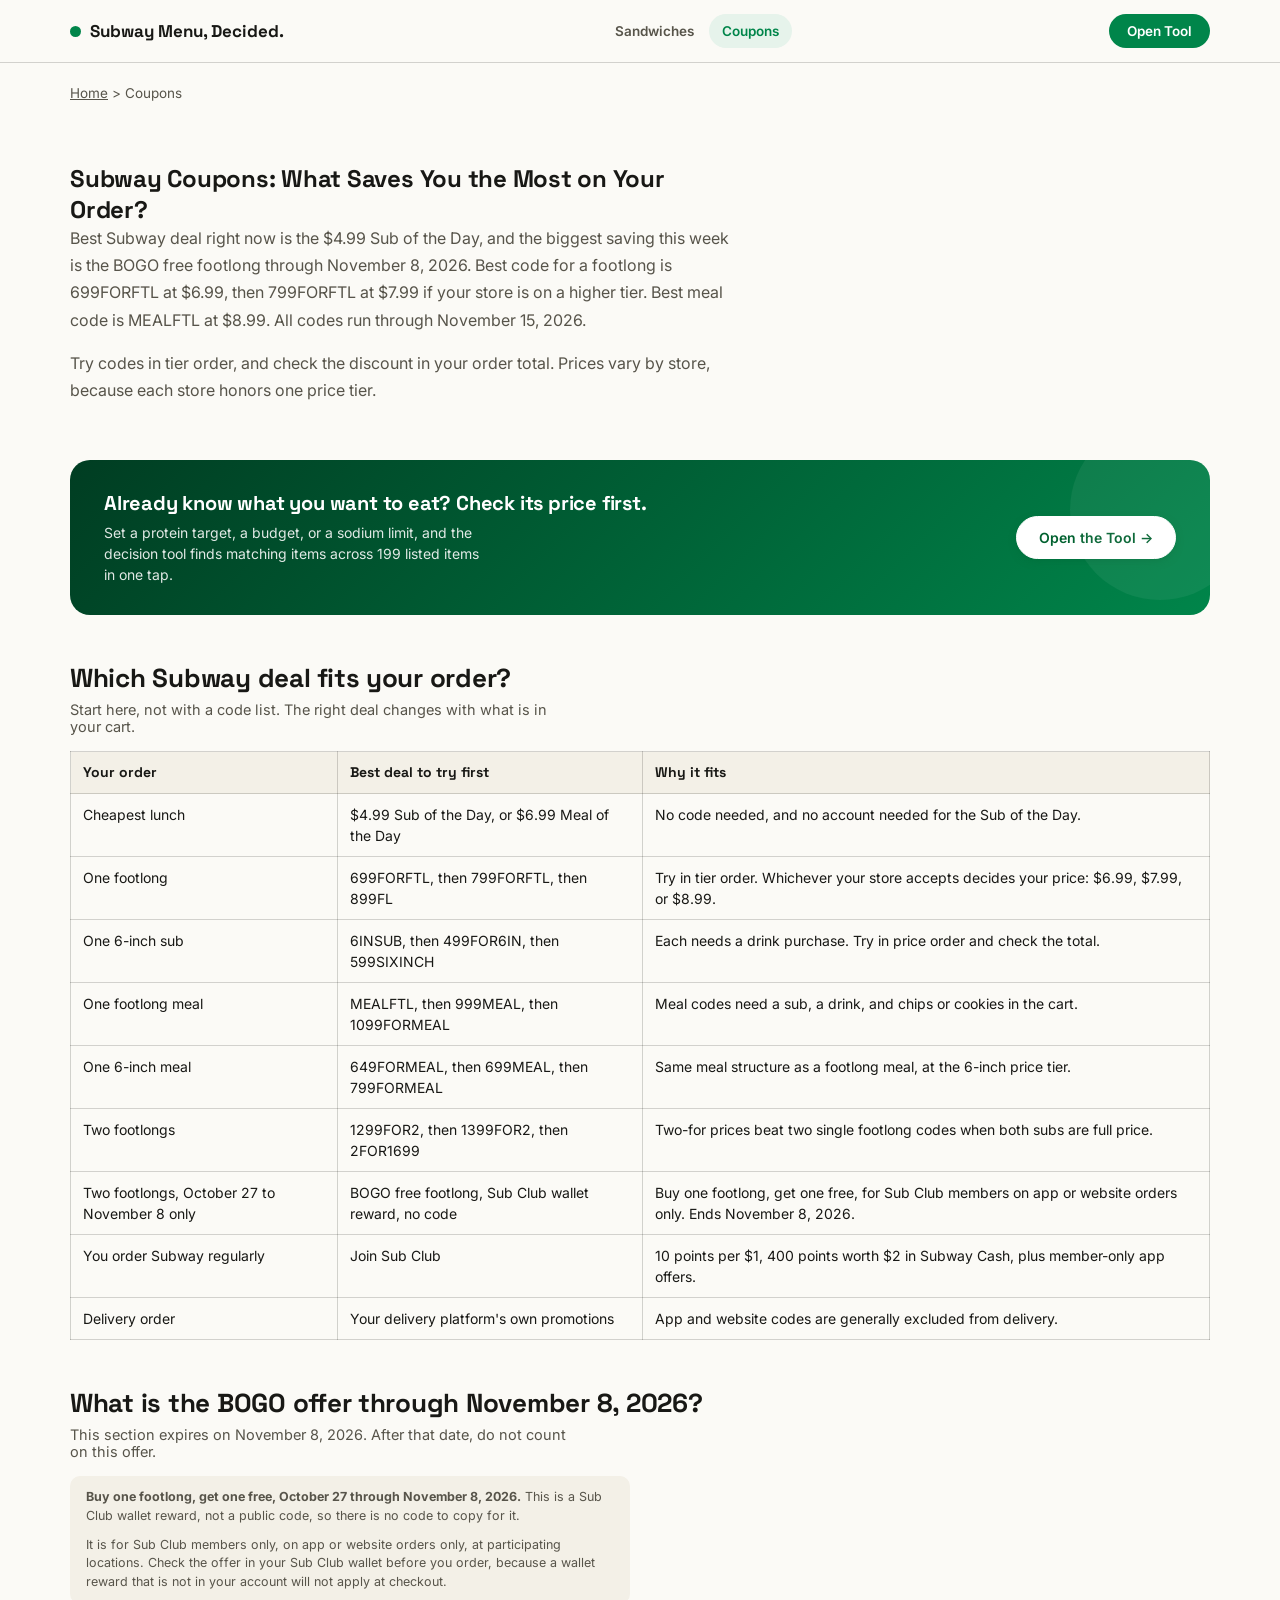
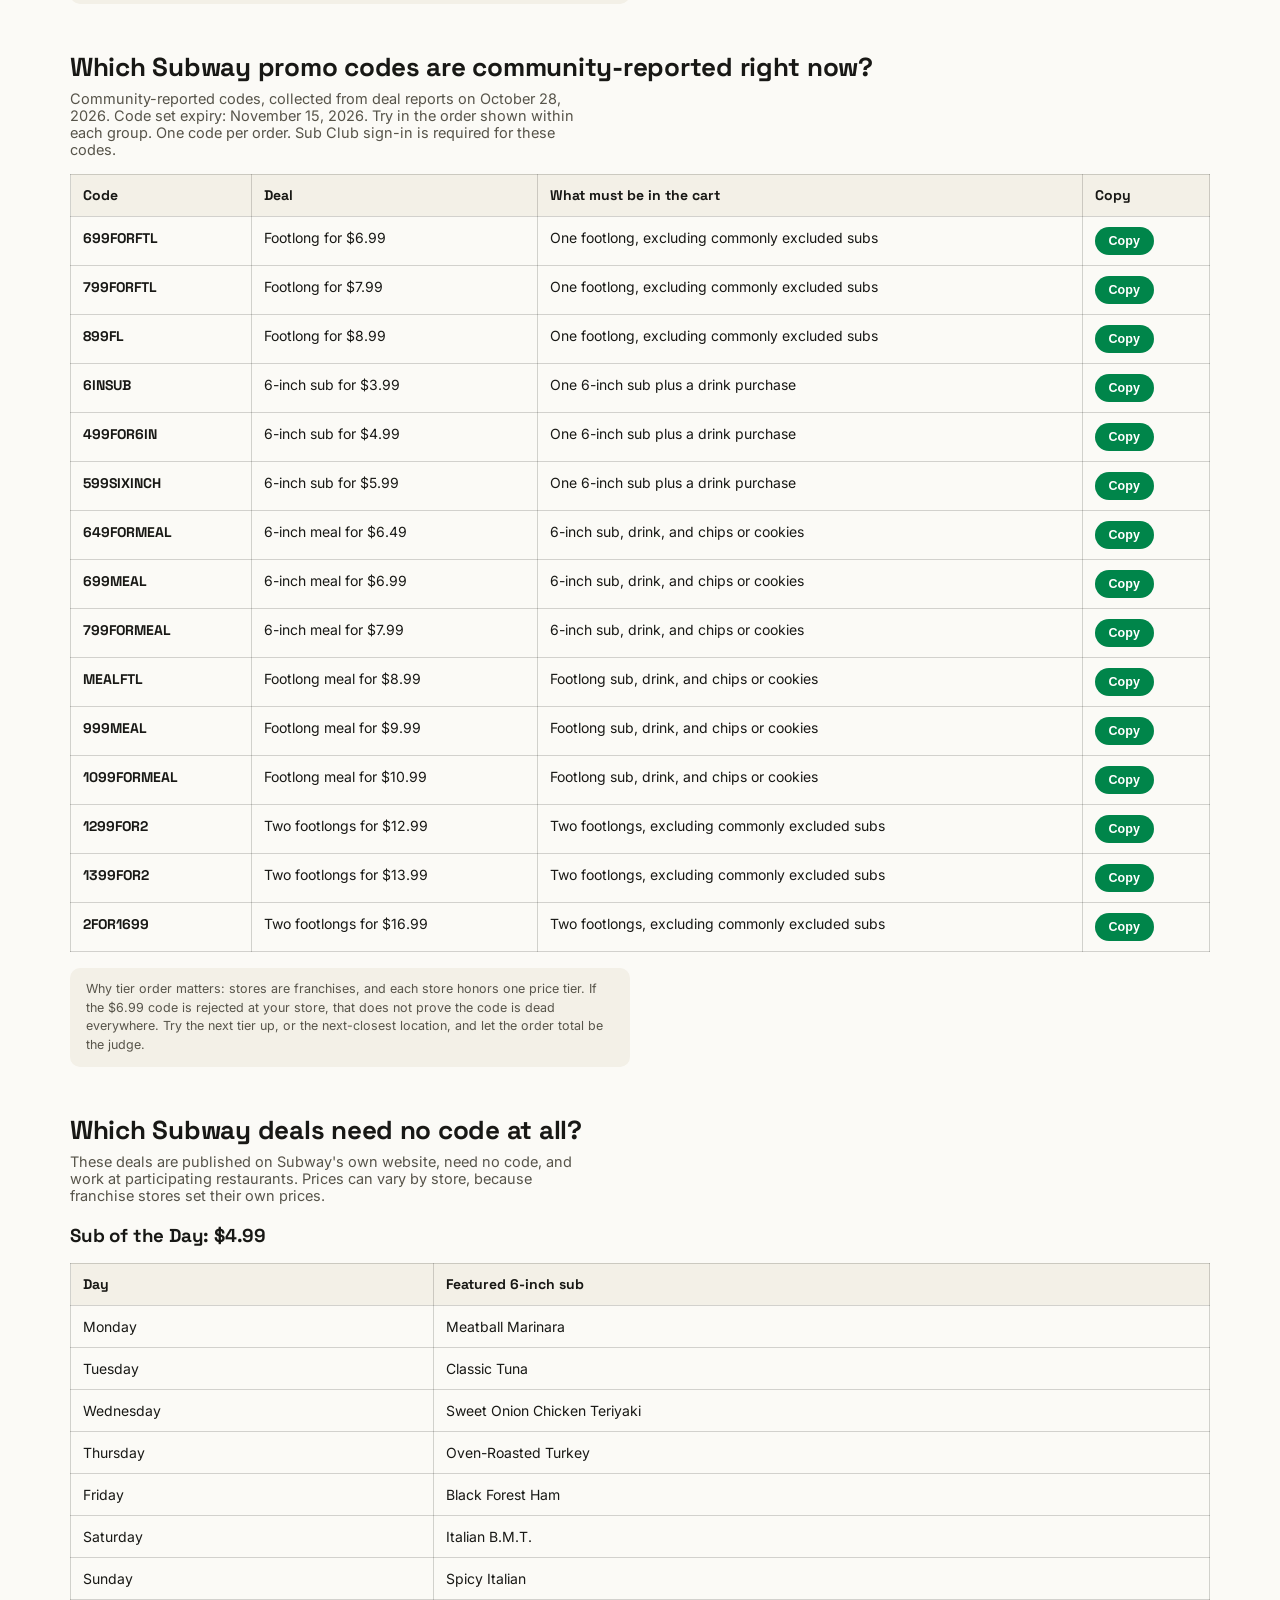
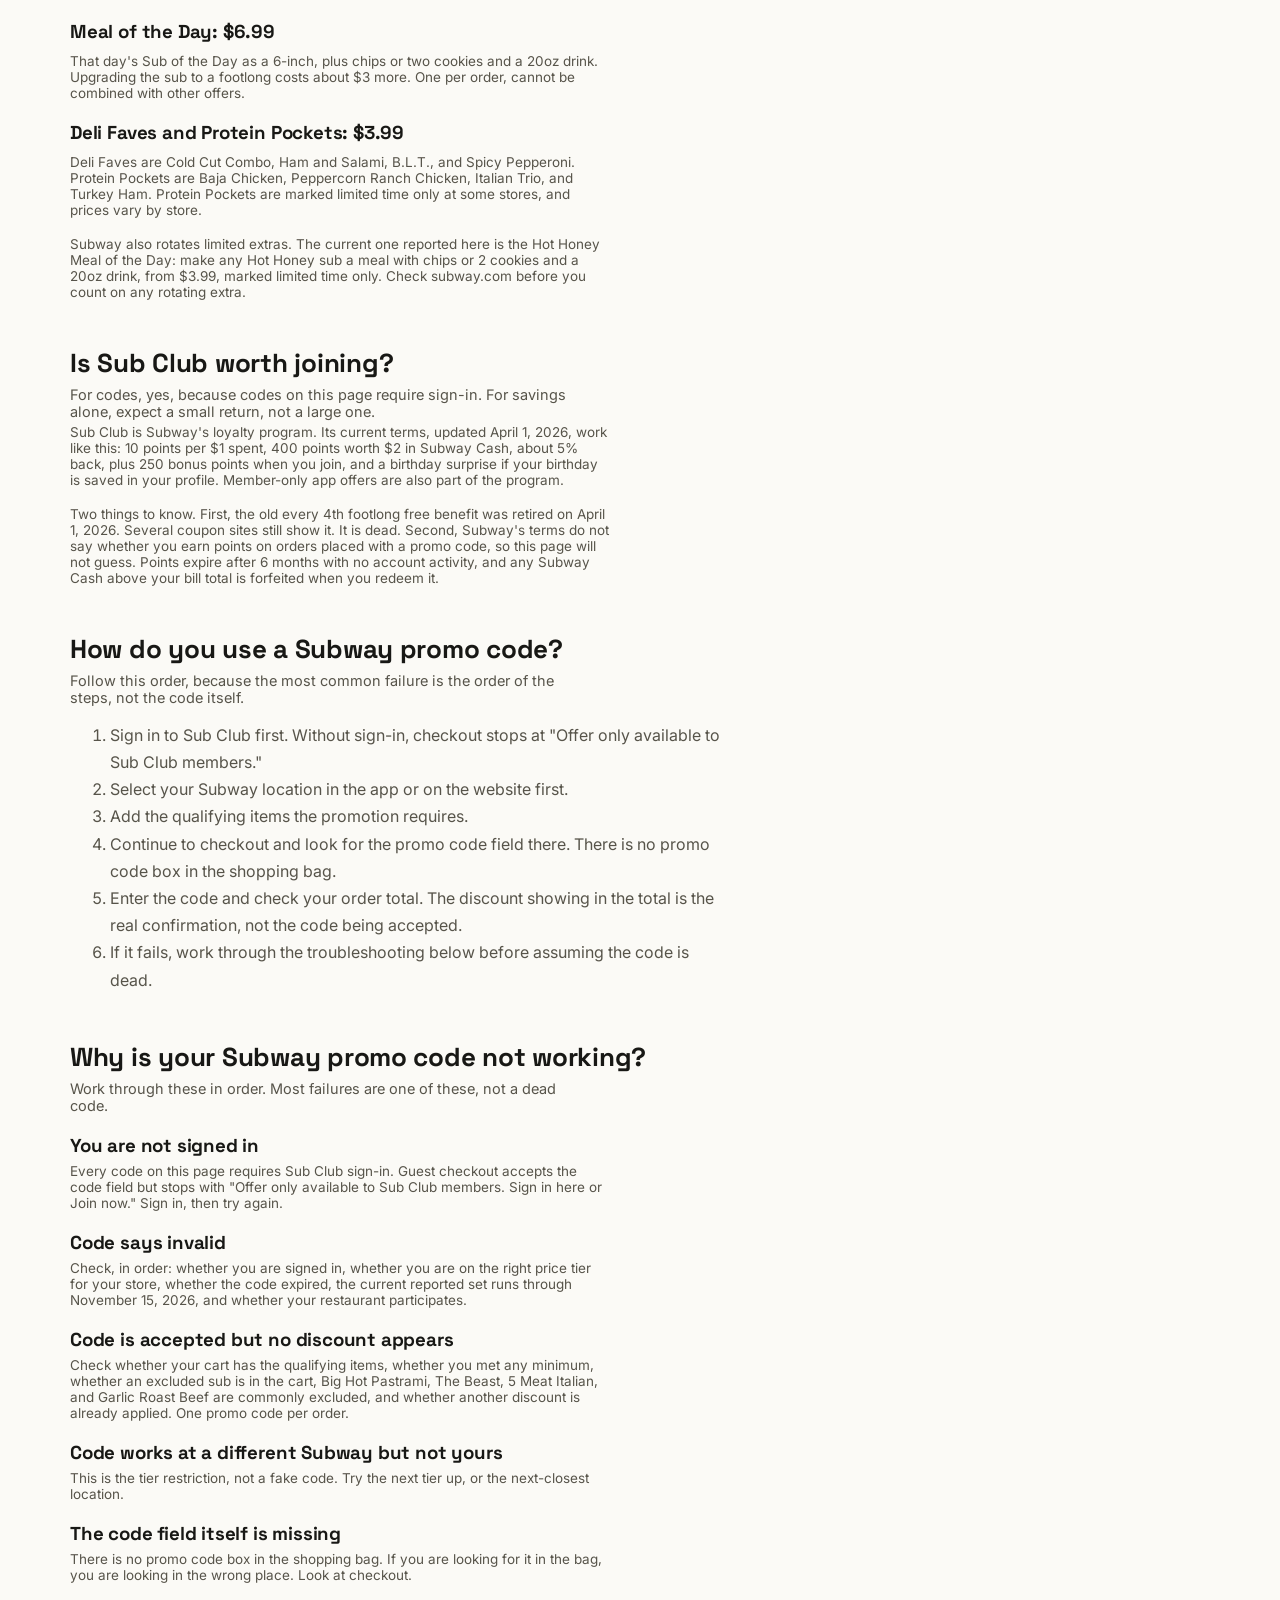
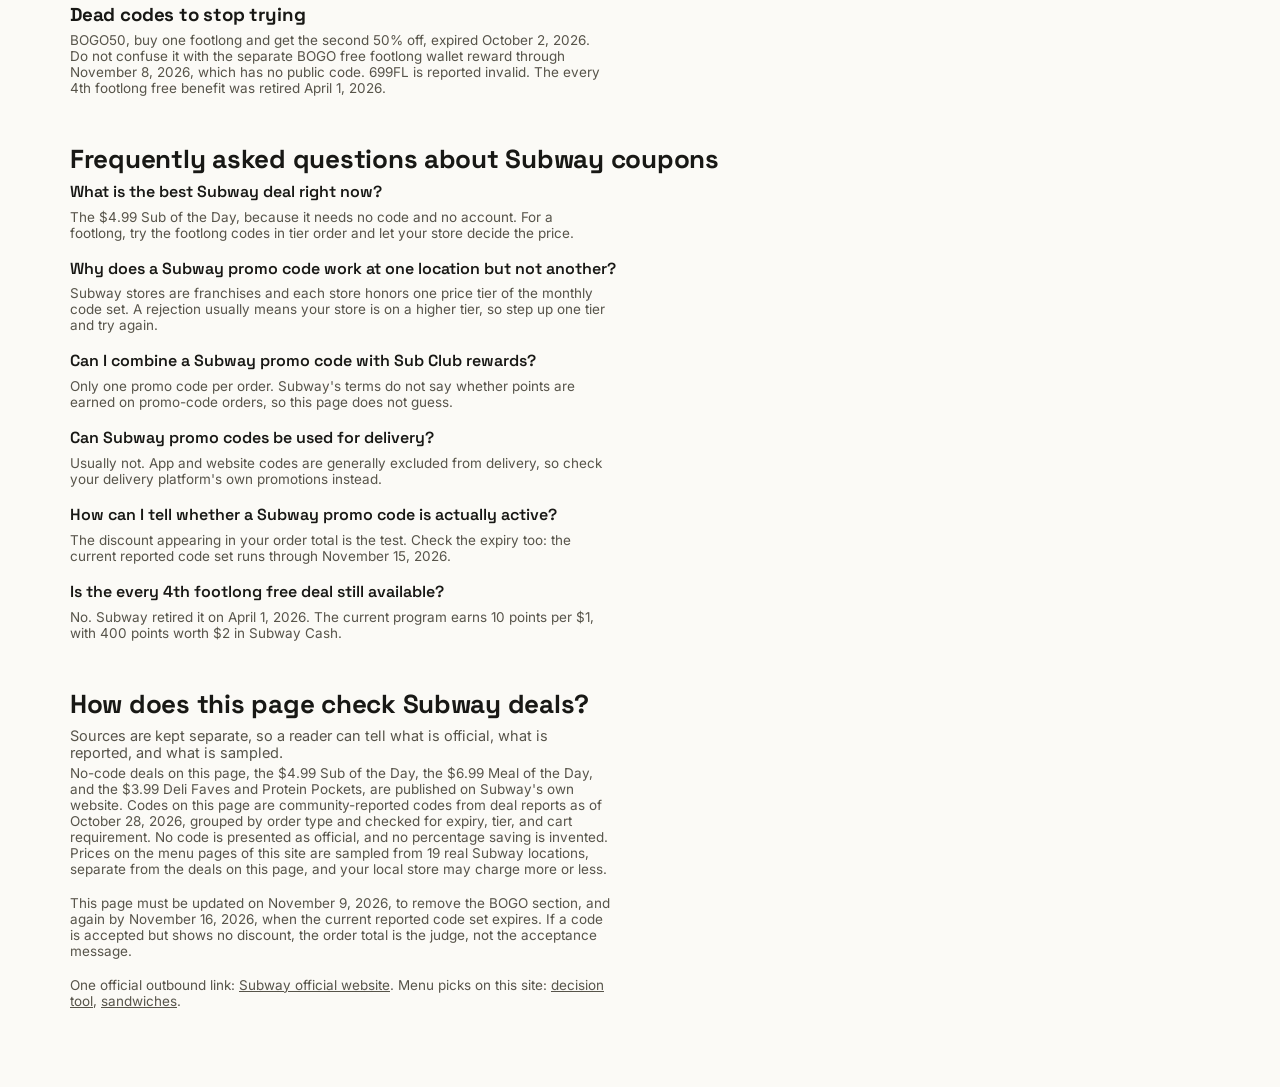
==== coupons/index.html @ 5099728e "Remove links to unbuilt category pages from homepage and all live pages" ====
<!DOCTYPE html>
<html lang="en">
<head>
<meta charset="UTF-8">
<meta name="viewport" content="width=device-width, initial-scale=1.0, viewport-fit=cover">
<title>Subway Coupons and Deals: Cheapest Way to Order, by Order Type</title>
<link rel="preconnect" href="https://fonts.googleapis.com">
<link rel="preconnect" href="https://fonts.gstatic.com" crossorigin>
<link href="https://fonts.googleapis.com/css2?family=Space+Grotesk:wght@500;600;700&family=Inter:wght@400;500;600;700&display=swap" rel="stylesheet">
<meta name="description" content="Subway coupons: $4.99 Sub of the Day, BOGO free footlong through November 8, 2026, and 15 community-reported codes through November 15, 2026. Match the deal to your order first.">
<link rel="stylesheet" href="../css/style.css">
<script type="application/ld+json">
{"@context":"https://schema.org","@type":"FAQPage","mainEntity":[
{"@type":"Question","name":"What is the best Subway deal right now?","acceptedAnswer":{"@type":"Answer","text":"The $4.99 Sub of the Day, because it needs no code and no account. For a footlong, try the footlong codes in tier order and let your store decide the price."}},
{"@type":"Question","name":"Why does a Subway promo code work at one location but not another?","acceptedAnswer":{"@type":"Answer","text":"Subway stores are franchises and each store honors one price tier of the monthly code set. A rejection usually means your store is on a higher tier, so step up one tier and try again."}},
{"@type":"Question","name":"Can I combine a Subway promo code with Sub Club rewards?","acceptedAnswer":{"@type":"Answer","text":"Only one promo code per order. Subway's terms do not say whether points are earned on promo-code orders, so this page does not guess."}},
{"@type":"Question","name":"Can Subway promo codes be used for delivery?","acceptedAnswer":{"@type":"Answer","text":"Usually not. App and website codes are generally excluded from delivery, so check your delivery platform's own promotions instead."}},
{"@type":"Question","name":"How can I tell whether a Subway promo code is actually active?","acceptedAnswer":{"@type":"Answer","text":"The discount appearing in your order total is the test. Check the expiry too: the current reported code set runs through November 15, 2026."}},
{"@type":"Question","name":"Is the every 4th footlong free deal still available?","acceptedAnswer":{"@type":"Answer","text":"No. Subway retired it on April 1, 2026. The current program earns 10 points per $1, with 400 points worth $2 in Subway Cash."}}
]}
</script>
</head>
<body>
<header class="topbar">
  <div class="topbar-inner">
    <a href="../" class="brand"><span class="brand-dot"></span><span class="brand-mark">Subway Menu, Decided.</span></a>
    <nav class="top-nav">
      <a href="../sandwiches/">Sandwiches</a>
      <a href="../coupons/" class="current">Coupons</a>
    </nav>
    <div style="display:flex; align-items:center; gap:10px;">
      <button type="button" class="nav-toggle" aria-label="Open menu" aria-expanded="false">
        <svg viewBox="0 0 24 24" fill="none" stroke="currentColor" stroke-width="2"><path d="M4 7h16M4 12h16M4 17h16"/></svg>
      </button>
      <a href="../tool/" class="topbar-cta">Open Tool</a>
    </div>
  </div>
  <nav class="mobile-nav-panel">
    <a href="../sandwiches/">Sandwiches</a>
    <a href="../coupons/" class="current">Coupons</a>
  </nav>
</header>

<div class="wrap">
  <p class="cat-hook" style="margin-top:22px;"><a href="../">Home</a> &gt; Coupons</p>

  <section class="intro">
    <h1>Subway Coupons: What Saves You the Most on Your Order?</h1>
    <p>Best Subway deal right now is the $4.99 Sub of the Day, and the biggest saving this week is the BOGO free footlong through November 8, 2026. Best code for a footlong is 699FORFTL at $6.99, then 799FORFTL at $7.99 if your store is on a higher tier. Best meal code is MEALFTL at $8.99. All codes run through November 15, 2026.</p>
    <p>Try codes in tier order, and check the discount in your order total. Prices vary by store, because each store honors one price tier.</p>
  </section>

  <div class="tool-card">
    <div class="tool-card-text">
      <h3>Already know what you want to eat? Check its price first.</h3>
      <p>Set a protein target, a budget, or a sodium limit, and the decision tool finds matching items across 199 listed items in one tap.</p>
    </div>
    <a href="../tool/" class="btn btn-primary">Open the Tool →</a>
  </div>

  <div class="section-head">
    <h2>Which Subway deal fits your order?</h2>
    <p>Start here, not with a code list. The right deal changes with what is in your cart.</p>
  </div>
  <table class="deal-table">
    <thead><tr><th>Your order</th><th>Best deal to try first</th><th>Why it fits</th></tr></thead>
    <tbody>
      <tr><td>Cheapest lunch</td><td>$4.99 Sub of the Day, or $6.99 Meal of the Day</td><td>No code needed, and no account needed for the Sub of the Day.</td></tr>
      <tr><td>One footlong</td><td>699FORFTL, then 799FORFTL, then 899FL</td><td>Try in tier order. Whichever your store accepts decides your price: $6.99, $7.99, or $8.99.</td></tr>
      <tr><td>One 6-inch sub</td><td>6INSUB, then 499FOR6IN, then 599SIXINCH</td><td>Each needs a drink purchase. Try in price order and check the total.</td></tr>
      <tr><td>One footlong meal</td><td>MEALFTL, then 999MEAL, then 1099FORMEAL</td><td>Meal codes need a sub, a drink, and chips or cookies in the cart.</td></tr>
      <tr><td>One 6-inch meal</td><td>649FORMEAL, then 699MEAL, then 799FORMEAL</td><td>Same meal structure as a footlong meal, at the 6-inch price tier.</td></tr>
      <tr><td>Two footlongs</td><td>1299FOR2, then 1399FOR2, then 2FOR1699</td><td>Two-for prices beat two single footlong codes when both subs are full price.</td></tr>
      <tr><td>Two footlongs, October 27 to November 8 only</td><td>BOGO free footlong, Sub Club wallet reward, no code</td><td>Buy one footlong, get one free, for Sub Club members on app or website orders only. Ends November 8, 2026.</td></tr>
      <tr><td>You order Subway regularly</td><td>Join Sub Club</td><td>10 points per $1, 400 points worth $2 in Subway Cash, plus member-only app offers.</td></tr>
      <tr><td>Delivery order</td><td>Your delivery platform's own promotions</td><td>App and website codes are generally excluded from delivery.</td></tr>
    </tbody>
  </table>

  <div class="section-head">
    <h2>What is the BOGO offer through November 8, 2026?</h2>
    <p>This section expires on November 8, 2026. After that date, do not count on this offer.</p>
  </div>
  <div class="cat-note" style="max-width:70ch;">
    <p style="margin:0 0 10px;"><b>Buy one footlong, get one free, October 27 through November 8, 2026.</b> This is a Sub Club wallet reward, not a public code, so there is no code to copy for it.</p>
    <p style="margin:0;">It is for Sub Club members only, on app or website orders only, at participating locations. Check the offer in your Sub Club wallet before you order, because a wallet reward that is not in your account will not apply at checkout.</p>
  </div>

  <div class="section-head">
    <h2>Which Subway promo codes are community-reported right now?</h2>
    <p>Community-reported codes, collected from deal reports on October 28, 2026. Code set expiry: November 15, 2026. Try in the order shown within each group. One code per order. Sub Club sign-in is required for these codes.</p>
  </div>
  <table class="deal-table">
    <thead><tr><th>Code</th><th>Deal</th><th>What must be in the cart</th><th>Copy</th></tr></thead>
    <tbody>
      <tr><td><b>699FORFTL</b></td><td>Footlong for $6.99</td><td>One footlong, excluding commonly excluded subs</td><td><button class="copy-btn" data-code="699FORFTL">Copy</button></td></tr>
      <tr><td><b>799FORFTL</b></td><td>Footlong for $7.99</td><td>One footlong, excluding commonly excluded subs</td><td><button class="copy-btn" data-code="799FORFTL">Copy</button></td></tr>
      <tr><td><b>899FL</b></td><td>Footlong for $8.99</td><td>One footlong, excluding commonly excluded subs</td><td><button class="copy-btn" data-code="899FL">Copy</button></td></tr>
      <tr><td><b>6INSUB</b></td><td>6-inch sub for $3.99</td><td>One 6-inch sub plus a drink purchase</td><td><button class="copy-btn" data-code="6INSUB">Copy</button></td></tr>
      <tr><td><b>499FOR6IN</b></td><td>6-inch sub for $4.99</td><td>One 6-inch sub plus a drink purchase</td><td><button class="copy-btn" data-code="499FOR6IN">Copy</button></td></tr>
      <tr><td><b>599SIXINCH</b></td><td>6-inch sub for $5.99</td><td>One 6-inch sub plus a drink purchase</td><td><button class="copy-btn" data-code="599SIXINCH">Copy</button></td></tr>
      <tr><td><b>649FORMEAL</b></td><td>6-inch meal for $6.49</td><td>6-inch sub, drink, and chips or cookies</td><td><button class="copy-btn" data-code="649FORMEAL">Copy</button></td></tr>
      <tr><td><b>699MEAL</b></td><td>6-inch meal for $6.99</td><td>6-inch sub, drink, and chips or cookies</td><td><button class="copy-btn" data-code="699MEAL">Copy</button></td></tr>
      <tr><td><b>799FORMEAL</b></td><td>6-inch meal for $7.99</td><td>6-inch sub, drink, and chips or cookies</td><td><button class="copy-btn" data-code="799FORMEAL">Copy</button></td></tr>
      <tr><td><b>MEALFTL</b></td><td>Footlong meal for $8.99</td><td>Footlong sub, drink, and chips or cookies</td><td><button class="copy-btn" data-code="MEALFTL">Copy</button></td></tr>
      <tr><td><b>999MEAL</b></td><td>Footlong meal for $9.99</td><td>Footlong sub, drink, and chips or cookies</td><td><button class="copy-btn" data-code="999MEAL">Copy</button></td></tr>
      <tr><td><b>1099FORMEAL</b></td><td>Footlong meal for $10.99</td><td>Footlong sub, drink, and chips or cookies</td><td><button class="copy-btn" data-code="1099FORMEAL">Copy</button></td></tr>
      <tr><td><b>1299FOR2</b></td><td>Two footlongs for $12.99</td><td>Two footlongs, excluding commonly excluded subs</td><td><button class="copy-btn" data-code="1299FOR2">Copy</button></td></tr>
      <tr><td><b>1399FOR2</b></td><td>Two footlongs for $13.99</td><td>Two footlongs, excluding commonly excluded subs</td><td><button class="copy-btn" data-code="1399FOR2">Copy</button></td></tr>
      <tr><td><b>2FOR1699</b></td><td>Two footlongs for $16.99</td><td>Two footlongs, excluding commonly excluded subs</td><td><button class="copy-btn" data-code="2FOR1699">Copy</button></td></tr>
    </tbody>
  </table>
  <p class="cat-note">Why tier order matters: stores are franchises, and each store honors one price tier. If the $6.99 code is rejected at your store, that does not prove the code is dead everywhere. Try the next tier up, or the next-closest location, and let the order total be the judge.</p>

  <div class="section-head">
    <h2>Which Subway deals need no code at all?</h2>
    <p>These deals are published on Subway's own website, need no code, and work at participating restaurants. Prices can vary by store, because franchise stores set their own prices.</p>
  </div>
  <h3 style="margin:20px 0 10px;">Sub of the Day: $4.99</h3>
  <table class="deal-table">
    <thead><tr><th>Day</th><th>Featured 6-inch sub</th></tr></thead>
    <tbody>
      <tr><td>Monday</td><td>Meatball Marinara</td></tr>
      <tr><td>Tuesday</td><td>Classic Tuna</td></tr>
      <tr><td>Wednesday</td><td>Sweet Onion Chicken Teriyaki</td></tr>
      <tr><td>Thursday</td><td>Oven-Roasted Turkey</td></tr>
      <tr><td>Friday</td><td>Black Forest Ham</td></tr>
      <tr><td>Saturday</td><td>Italian B.M.T.</td></tr>
      <tr><td>Sunday</td><td>Spicy Italian</td></tr>
    </tbody>
  </table>
  <h3 style="margin:20px 0 10px;">Meal of the Day: $6.99</h3>
  <p class="cat-hook">That day's Sub of the Day as a 6-inch, plus chips or two cookies and a 20oz drink. Upgrading the sub to a footlong costs about $3 more. One per order, cannot be combined with other offers.</p>
  <h3 style="margin:20px 0 10px;">Deli Faves and Protein Pockets: $3.99</h3>
  <p class="cat-hook">Deli Faves are Cold Cut Combo, Ham and Salami, B.L.T., and Spicy Pepperoni. Protein Pockets are Baja Chicken, Peppercorn Ranch Chicken, Italian Trio, and Turkey Ham. Protein Pockets are marked limited time only at some stores, and prices vary by store.</p>
  <p class="cat-hook">Subway also rotates limited extras. The current one reported here is the Hot Honey Meal of the Day: make any Hot Honey sub a meal with chips or 2 cookies and a 20oz drink, from $3.99, marked limited time only. Check subway.com before you count on any rotating extra.</p>

  <div class="section-head">
    <h2>Is Sub Club worth joining?</h2>
    <p>For codes, yes, because codes on this page require sign-in. For savings alone, expect a small return, not a large one.</p>
  </div>
  <p class="cat-hook">Sub Club is Subway's loyalty program. Its current terms, updated April 1, 2026, work like this: 10 points per $1 spent, 400 points worth $2 in Subway Cash, about 5% back, plus 250 bonus points when you join, and a birthday surprise if your birthday is saved in your profile. Member-only app offers are also part of the program.</p>
  <p class="cat-hook">Two things to know. First, the old every 4th footlong free benefit was retired on April 1, 2026. Several coupon sites still show it. It is dead. Second, Subway's terms do not say whether you earn points on orders placed with a promo code, so this page will not guess. Points expire after 6 months with no account activity, and any Subway Cash above your bill total is forfeited when you redeem it.</p>

  <div class="section-head">
    <h2>How do you use a Subway promo code?</h2>
    <p>Follow this order, because the most common failure is the order of the steps, not the code itself.</p>
  </div>
  <ol style="line-height:1.7; color:var(--ink-dim); max-width:66ch;">
    <li>Sign in to Sub Club first. Without sign-in, checkout stops at "Offer only available to Sub Club members."</li>
    <li>Select your Subway location in the app or on the website first.</li>
    <li>Add the qualifying items the promotion requires.</li>
    <li>Continue to checkout and look for the promo code field there. There is no promo code box in the shopping bag.</li>
    <li>Enter the code and check your order total. The discount showing in the total is the real confirmation, not the code being accepted.</li>
    <li>If it fails, work through the troubleshooting below before assuming the code is dead.</li>
  </ol>

  <div class="section-head">
    <h2>Why is your Subway promo code not working?</h2>
    <p>Work through these in order. Most failures are one of these, not a dead code.</p>
  </div>
  <h3 style="margin:20px 0 6px;">You are not signed in</h3>
  <p class="cat-hook">Every code on this page requires Sub Club sign-in. Guest checkout accepts the code field but stops with "Offer only available to Sub Club members. Sign in here or Join now." Sign in, then try again.</p>
  <h3 style="margin:20px 0 6px;">Code says invalid</h3>
  <p class="cat-hook">Check, in order: whether you are signed in, whether you are on the right price tier for your store, whether the code expired, the current reported set runs through November 15, 2026, and whether your restaurant participates.</p>
  <h3 style="margin:20px 0 6px;">Code is accepted but no discount appears</h3>
  <p class="cat-hook">Check whether your cart has the qualifying items, whether you met any minimum, whether an excluded sub is in the cart, Big Hot Pastrami, The Beast, 5 Meat Italian, and Garlic Roast Beef are commonly excluded, and whether another discount is already applied. One promo code per order.</p>
  <h3 style="margin:20px 0 6px;">Code works at a different Subway but not yours</h3>
  <p class="cat-hook">This is the tier restriction, not a fake code. Try the next tier up, or the next-closest location.</p>
  <h3 style="margin:20px 0 6px;">The code field itself is missing</h3>
  <p class="cat-hook">There is no promo code box in the shopping bag. If you are looking for it in the bag, you are looking in the wrong place. Look at checkout.</p>
  <h3 style="margin:20px 0 6px;">Dead codes to stop trying</h3>
  <p class="cat-hook">BOGO50, buy one footlong and get the second 50% off, expired October 2, 2026. Do not confuse it with the separate BOGO free footlong wallet reward through November 8, 2026, which has no public code. 699FL is reported invalid. The every 4th footlong free benefit was retired April 1, 2026.</p>

  <div class="section-head">
    <h2>Frequently asked questions about Subway coupons</h2>
  </div>
  <div style="max-width:66ch;">
    <div class="item-name" style="margin-bottom:6px;">What is the best Subway deal right now?</div>
    <p class="cat-hook" style="margin:0 0 18px;">The $4.99 Sub of the Day, because it needs no code and no account. For a footlong, try the footlong codes in tier order and let your store decide the price.</p>
    <div class="item-name" style="margin-bottom:6px;">Why does a Subway promo code work at one location but not another?</div>
    <p class="cat-hook" style="margin:0 0 18px;">Subway stores are franchises and each store honors one price tier of the monthly code set. A rejection usually means your store is on a higher tier, so step up one tier and try again.</p>
    <div class="item-name" style="margin-bottom:6px;">Can I combine a Subway promo code with Sub Club rewards?</div>
    <p class="cat-hook" style="margin:0 0 18px;">Only one promo code per order. Subway's terms do not say whether points are earned on promo-code orders, so this page does not guess.</p>
    <div class="item-name" style="margin-bottom:6px;">Can Subway promo codes be used for delivery?</div>
    <p class="cat-hook" style="margin:0 0 18px;">Usually not. App and website codes are generally excluded from delivery, so check your delivery platform's own promotions instead.</p>
    <div class="item-name" style="margin-bottom:6px;">How can I tell whether a Subway promo code is actually active?</div>
    <p class="cat-hook" style="margin:0 0 18px;">The discount appearing in your order total is the test. Check the expiry too: the current reported code set runs through November 15, 2026.</p>
    <div class="item-name" style="margin-bottom:6px;">Is the every 4th footlong free deal still available?</div>
    <p class="cat-hook" style="margin:0;">No. Subway retired it on April 1, 2026. The current program earns 10 points per $1, with 400 points worth $2 in Subway Cash.</p>
  </div>

  <div class="section-head">
    <h2>How does this page check Subway deals?</h2>
    <p>Sources are kept separate, so a reader can tell what is official, what is reported, and what is sampled.</p>
  </div>
  <p class="cat-hook">No-code deals on this page, the $4.99 Sub of the Day, the $6.99 Meal of the Day, and the $3.99 Deli Faves and Protein Pockets, are published on Subway's own website. Codes on this page are community-reported codes from deal reports as of October 28, 2026, grouped by order type and checked for expiry, tier, and cart requirement. No code is presented as official, and no percentage saving is invented. Prices on the menu pages of this site are sampled from 19 real Subway locations, separate from the deals on this page, and your local store may charge more or less.</p>
  <p class="cat-hook">This page must be updated on November 9, 2026, to remove the BOGO section, and again by November 16, 2026, when the current reported code set expires. If a code is accepted but shows no discount, the order total is the judge, not the acceptance message.</p>
  <p class="cat-hook">One official outbound link: <a href="https://www.subway.com/">Subway official website</a>. Menu picks on this site: <a href="../tool/">decision tool</a>, <a href="../sandwiches/">sandwiches</a>.</p>

  <div class="footer-space"></div>
</div>
<script src="../js/script.js" defer></script>
<script>
document.addEventListener('DOMContentLoaded', function () {
  document.querySelectorAll('.copy-btn').forEach(function (btn) {
    btn.addEventListener('click', function () {
      var code = btn.getAttribute('data-code');
      function done() { btn.textContent = 'Copied'; setTimeout(function(){ btn.textContent = 'Copy'; }, 1500); }
      if (navigator.clipboard && navigator.clipboard.writeText) { navigator.clipboard.writeText(code).then(done).catch(done); }
      else { var ta = document.createElement('textarea'); ta.value = code; document.body.appendChild(ta); ta.select(); try { document.execCommand('copy'); } catch (e) {} document.body.removeChild(ta); done(); }
    });
  });
});
</script>
</body>
</html>
---- css/style.css ----
/* =========================================================================
   Subway Menu, Decided. — shared stylesheet
   Used by every page on the site. Page-specific markup only lives in each
   page's own index.html — never duplicate these rules per page.
   ========================================================================= */

:root{
  --paper:#FBFAF6;
  --paper-2:#F3F0E7;
  --paper-3:#E9E4D6;
  --ink:#181815;
  --ink-dim:#57544A;
  --ink-faint:#8B876F;
  --green:#00854A;
  --green-dim:#00612F;
  --green-deep:#003D22;
  --green-tint:#E6F3EB;
  --mustard:#F0A202;
  --mustard-dim:#A96C00;
  --mustard-tint:#FCF0D6;
  --red:#C8102E;
  --red-tint:#FBE6E8;
  --line:rgba(24,24,21,0.10);
  --line-strong:rgba(24,24,21,0.18);
  --shadow-card:0 1px 2px rgba(24,24,21,0.04), 0 8px 20px -12px rgba(24,24,21,0.18);
  --shadow-card-hover:0 2px 4px rgba(24,24,21,0.05), 0 16px 32px -14px rgba(24,24,21,0.24);
  --radius:16px;
  --radius-sm:10px;
  --font-display:'Space Grotesk', sans-serif;
  --font-body:'Inter', sans-serif;
}
*,*::before,*::after{box-sizing:border-box;}
body{margin:0; background:var(--paper); color:var(--ink); font-family:var(--font-body); -webkit-font-smoothing:antialiased;}
h1,h2,h3{font-family:var(--font-display); margin:0; letter-spacing:-0.01em;}
a{color:inherit;}

/* ============ TOP NAV ============ */
.topbar{position:sticky; top:0; z-index:40; background:var(--paper); border-bottom:1px solid var(--line-strong);}
.topbar-inner{
  max-width:1180px; margin:0 auto; padding:14px 20px;
  display:flex; align-items:center; justify-content:space-between; gap:20px;
}
.brand{display:flex; align-items:center; gap:9px; text-decoration:none; flex-shrink:0;}
.brand-dot{width:11px; height:11px; border-radius:50%; background:var(--green);}
.brand-mark{font-family:var(--font-display); font-weight:700; font-size:17px; color:var(--ink);}
.top-nav{display:none; gap:2px;}
@media(min-width:880px){.top-nav{display:flex;}}
.top-nav a{
  text-decoration:none; color:var(--ink-dim); font-size:13.5px; font-weight:600;
  padding:9px 13px; border-radius:999px;
}
.top-nav a:hover{color:var(--ink); background:var(--paper-2);}
.topbar-cta{
  background:var(--green); color:#fff; text-decoration:none; font-weight:600; font-size:13.5px;
  padding:9px 18px; border-radius:999px; flex-shrink:0; white-space:nowrap;
}
.topbar-cta:hover{background:var(--green-dim);}

/* ============ HERO — left-aligned, real layout ============ */
.hero{
  background:var(--paper-2);
  border-bottom:1px solid var(--line-strong);
}
.hero-inner{
  max-width:1180px; margin:0 auto; padding:52px 20px 46px;
  display:grid; grid-template-columns:1fr; gap:32px; align-items:center;
}
@media(min-width:900px){.hero-inner{grid-template-columns:1.1fr 0.9fr; padding:64px 20px 56px;}}

.hero-eyebrow{
  display:inline-flex; align-items:center; gap:7px;
  background:#fff; border:1px solid var(--line-strong); border-radius:999px;
  padding:6px 14px 6px 8px; font-size:12px; font-weight:600; color:var(--ink-dim); margin-bottom:18px;
}
.hero-eyebrow .dot{width:7px; height:7px; border-radius:50%; background:var(--green);}

.hero h1{
  font-size:30px; line-height:1.14; font-weight:700; letter-spacing:-0.02em;
  max-width:14ch; margin-bottom:16px;
}
@media(min-width:640px){.hero h1{font-size:40px;}}

.hero-sub{font-size:15.5px; line-height:1.6; color:var(--ink-dim); max-width:48ch; margin-bottom:20px;}

.hero-checks{display:flex; flex-wrap:wrap; gap:16px; margin-bottom:26px;}
.hero-check{display:flex; align-items:center; gap:6px; font-size:13px; color:var(--ink-dim); font-weight:500;}
.hero-check svg{width:15px; height:15px; color:var(--green); flex-shrink:0;}

.hero-search{
  display:flex; align-items:center; gap:8px;
  background:#fff; border:1.5px solid var(--line-strong); border-radius:999px;
  padding:5px 6px 5px 16px; max-width:440px; margin-bottom:16px;
  box-shadow:var(--shadow-card);
}
.hero-search svg{width:17px; height:17px; color:var(--ink-faint); flex-shrink:0;}
.hero-search input{flex:1; border:none; outline:none; background:none; font-size:14px; color:var(--ink); min-width:0; font-family:var(--font-body);}
.hero-search input::placeholder{color:var(--ink-faint);}
.hero-search button{
  background:var(--ink); color:#fff; border:none; border-radius:999px;
  padding:9px 17px; font-weight:600; font-size:13px; cursor:pointer; flex-shrink:0;
}

.hero-btns{display:flex; gap:10px; flex-wrap:wrap;}
.btn{
  font-family:var(--font-body); font-weight:600; font-size:14px; border-radius:999px;
  padding:12px 22px; cursor:pointer; text-decoration:none; display:inline-flex; align-items:center; gap:7px;
  border:1.5px solid var(--line-strong);
}
.btn-primary{background:var(--green); color:#fff; border-color:var(--green); box-shadow:0 3px 10px -3px rgba(0,97,47,0.5);}
.btn-primary:hover{background:var(--green-dim);}
.btn-ghost{background:#fff; color:var(--ink);}
.btn-ghost:hover{border-color:var(--green); background:var(--green-tint);}

/* Hero visual — a stat panel instead of a stock photo (grounded in the actual subject/data) */
.hero-panel{
  background:var(--ink); border-radius:20px; padding:26px 24px; color:#fff;
  display:grid; grid-template-columns:1fr 1fr; gap:18px 20px;
}
.hero-panel-title{grid-column:1/-1; font-size:12.5px; color:rgba(255,255,255,0.55); font-weight:600; margin-bottom:-6px;}
.hero-stat-num{font-family:var(--font-display); font-size:27px; font-weight:700; color:#fff;}
.hero-stat-label{font-size:12px; color:rgba(255,255,255,0.6); margin-top:2px;}
.hero-panel-divider{grid-column:1/-1; height:1px; background:rgba(255,255,255,0.14); margin:2px 0;}
.hero-panel-note{grid-column:1/-1; font-size:12.5px; color:rgba(255,255,255,0.65); line-height:1.5;}

/* ============ CONTENT WRAP ============ */
.wrap{max-width:1180px; margin:0 auto; padding:0 20px;}

/* ============ INTRO ============ */
.intro{padding:44px 0 8px; max-width:66ch;}
.intro p{font-size:16px; line-height:1.7; color:var(--ink-dim); margin:0 0 16px;}
.intro p:first-child{color:var(--ink); font-size:17px;}
.intro b{font-weight:600; color:var(--ink);}

/* ============ TOOL LAUNCH CARD ============ */
.tool-card{
  margin:32px 0 8px;
  background:linear-gradient(135deg, var(--green-deep) 0%, var(--green) 100%);
  border-radius:20px; padding:28px 26px; color:#fff;
  display:flex; flex-direction:column; gap:14px; position:relative; overflow:hidden;
}
@media(min-width:640px){.tool-card{flex-direction:row; align-items:center; justify-content:space-between; padding:30px 34px;}}
.tool-card::after{content:''; position:absolute; right:-40px; top:-40px; width:180px; height:180px; border-radius:50%; background:rgba(255,255,255,0.06);}
.tool-card-text h3{font-size:20px; margin-bottom:6px; position:relative;}
.tool-card-text p{font-size:14px; line-height:1.5; opacity:0.88; max-width:42ch; margin:0; position:relative;}
.tool-card .btn-primary{background:#fff; color:var(--green-dim); border-color:#fff; flex-shrink:0; position:relative;}
.tool-card .btn-primary:hover{background:var(--paper-2);}

/* ============ SECTION HEADERS ============ */
.section-head{margin:46px 0 4px;}
.section-head h2{font-size:22px; margin-bottom:6px;}
@media(min-width:640px){.section-head h2{font-size:26px;}}
.section-head p{font-size:14.5px; color:var(--ink-dim); margin:0; max-width:56ch;}

/* ============ GOAL CARDS ============ */
.goal-grid{display:grid; grid-template-columns:1fr; gap:12px; margin-top:20px;}
@media(min-width:640px){.goal-grid{grid-template-columns:1fr 1fr;}}
.goal-card{background:#fff; border:1px solid var(--line-strong); border-radius:var(--radius); padding:20px; box-shadow:var(--shadow-card); transition:border-color .14s, box-shadow .14s, transform .14s;}
.goal-card:hover{border-color:var(--green); box-shadow:var(--shadow-card-hover); transform:translateY(-2px);}
.goal-tag{display:inline-block; font-family:var(--font-display); font-weight:700; font-size:10.5px; letter-spacing:.02em; padding:3px 10px; border-radius:6px; margin-bottom:12px;}
.goal-tag.protein{background:var(--red-tint); color:var(--red);}
.goal-tag.sodium{background:#E9F1F6; color:#4A7A9E;}
.goal-tag.calories{background:var(--green-tint); color:var(--green-dim);}
.goal-tag.value{background:var(--mustard-tint); color:var(--mustard-dim);}
.goal-tag.balanced{background:var(--paper-2); color:var(--ink-dim);}
.goal-name{font-family:var(--font-display); font-weight:700; font-size:17px; margin-bottom:4px;}
.goal-stats{display:flex; gap:14px; margin:10px 0; flex-wrap:wrap;}
.goal-stat{font-size:12.5px; color:var(--ink);}
.goal-stat b{font-family:var(--font-display); font-size:14px;}
.goal-why{font-size:13.5px; line-height:1.55; color:var(--ink-dim); padding-top:10px; border-top:1px dashed var(--line);}

.footer-space{height:60px;}
.cat-block{margin-top:40px; padding-top:32px; border-top:1px solid var(--line-strong);}
.cat-block:first-of-type{border-top:none; padding-top:22px;}

.cat-head{display:flex; align-items:baseline; justify-content:space-between; gap:16px; margin-bottom:6px; flex-wrap:wrap;}
.cat-title-row{display:flex; align-items:baseline; gap:10px; flex-wrap:wrap;}
.cat-title{font-size:20px; font-weight:700;}
.cat-count{font-size:12.5px; color:var(--ink-faint); font-weight:600;}
.cat-see-all{font-size:13px; font-weight:600; color:var(--green-dim); white-space:nowrap; display:flex; align-items:center; gap:4px;}
.cat-see-all:hover{color:var(--green);}
.cat-see-all svg{width:14px; height:14px;}
.cat-hook{font-size:13.5px; color:var(--ink-dim); margin:0 0 18px; max-width:60ch;}

.card-grid{display:grid; grid-template-columns:1fr; gap:12px;}
@media(min-width:640px){.card-grid{grid-template-columns:1fr 1fr;}}
@media(min-width:960px){.card-grid{grid-template-columns:1fr 1fr 1fr;}}
@media(min-width:1180px){.card-grid.cols-4{grid-template-columns:1fr 1fr 1fr 1fr;}}

.item-card{
  background:#fff; border:1px solid var(--line-strong); border-radius:var(--radius);
  padding:16px; box-shadow:var(--shadow-card); transition:border-color .14s, box-shadow .14s;
  display:flex; flex-direction:column; gap:10px;
}
.item-card:hover{border-color:var(--green); box-shadow:var(--shadow-card-hover);}
.badge-row{display:flex; flex-wrap:wrap; gap:6px;}
.badge{
  display:inline-flex; align-items:center; gap:4px;
  font-family:var(--font-display); font-weight:700; font-size:10.5px; letter-spacing:.01em;
  padding:3px 9px; border-radius:999px; white-space:nowrap;
}
.badge.featured{background:var(--green); color:#fff;}
.badge.watchout{background:var(--red-tint); color:var(--red);}
.badge.negative{background:var(--red); color:#fff;}
.badge.lto{background:var(--mustard-tint); color:var(--mustard-dim);}
.item-name{font-family:var(--font-display); font-weight:600; font-size:16px; line-height:1.3;}
.price-row{display:flex; align-items:center; gap:10px; flex-wrap:wrap;}
.price{font-family:var(--font-display); font-weight:700; font-size:16px; color:var(--green);}
.calories{font-size:13px; color:var(--ink-dim); background:var(--paper-2); padding:3px 9px; border-radius:999px; font-weight:600;}
.verify-stamp{
  display:inline-flex; align-items:center; gap:5px; font-size:10.5px; font-weight:700; letter-spacing:.02em;
  padding:2px 8px; border-radius:999px; width:fit-content; border:1.5px solid var(--green); color:var(--green);
}
.verify-stamp.partial{border-color:var(--mustard-dim); color:var(--mustard-dim);}
.verify-stamp.spotcheck{border:1.5px dashed var(--ink-faint); color:var(--ink-faint);}
.macro-row{display:flex; gap:16px; padding-top:8px; border-top:1px dashed var(--line); flex-wrap:wrap;}
.macro{font-size:12.5px; color:var(--ink);}
.macro b{font-family:var(--font-display); font-size:13.5px;}
.macro.empty{color:var(--ink-faint); font-style:italic;}

.cat-note{
  margin-top:16px; padding:12px 16px; background:var(--paper-2); border-radius:var(--radius-sm);
  font-size:12.5px; color:var(--ink-dim); line-height:1.5; max-width:70ch;
}

/* ============ MOBILE NAV ============
   .top-nav hides below 880px with nothing in its place — this fills that
   gap with a hamburger button + dropdown panel, toggled by js/script.js. */
.nav-toggle{
  display:flex; align-items:center; justify-content:center;
  background:none; border:1.5px solid var(--line-strong); border-radius:10px;
  width:38px; height:38px; cursor:pointer; color:var(--ink); flex-shrink:0;
}
.nav-toggle svg{width:19px; height:19px;}
@media(min-width:880px){.nav-toggle{display:none;}}

.mobile-nav-panel{
  display:none; flex-direction:column; gap:2px;
  max-width:1180px; margin:0 auto; padding:6px 20px 14px;
  border-top:1px solid var(--line);
}
.topbar.nav-open .mobile-nav-panel{display:flex;}
@media(min-width:880px){.mobile-nav-panel{display:none !important;}}
.mobile-nav-panel a{
  text-decoration:none; color:var(--ink-dim); font-size:14.5px; font-weight:600;
  padding:11px 4px; border-bottom:1px dashed var(--line);
}
.mobile-nav-panel a:last-child{border-bottom:none;}
.mobile-nav-panel a:hover, .mobile-nav-panel a.current{color:var(--green);}

/* Highlights whichever nav link matches the current page — js/script.js sets .current */
.top-nav a.current{color:var(--green); background:var(--green-tint);}

/* Card photos: official Subway customizer photos, hosted in images/. */
.item-image{width:100%; aspect-ratio:4 / 3; object-fit:cover; border-radius:10px; display:block; background:var(--paper-2);}

/* Coupons page: real tables and code copy buttons. */
.deal-table{width:100%; border-collapse:collapse; margin:16px 0 8px; font-size:14px; line-height:1.5;}
.deal-table th,.deal-table td{border:1px solid var(--line-strong); padding:10px 12px; text-align:left; vertical-align:top;}
.deal-table th{background:var(--paper-2); font-family:var(--font-display);}
.deal-table td b{font-family:var(--font-display);}
.copy-btn{background:var(--green); color:#fff; border:none; border-radius:999px; padding:7px 14px; font-weight:600; font-size:12.5px; cursor:pointer; white-space:nowrap;}
.copy-btn:hover{background:var(--green-dim);}
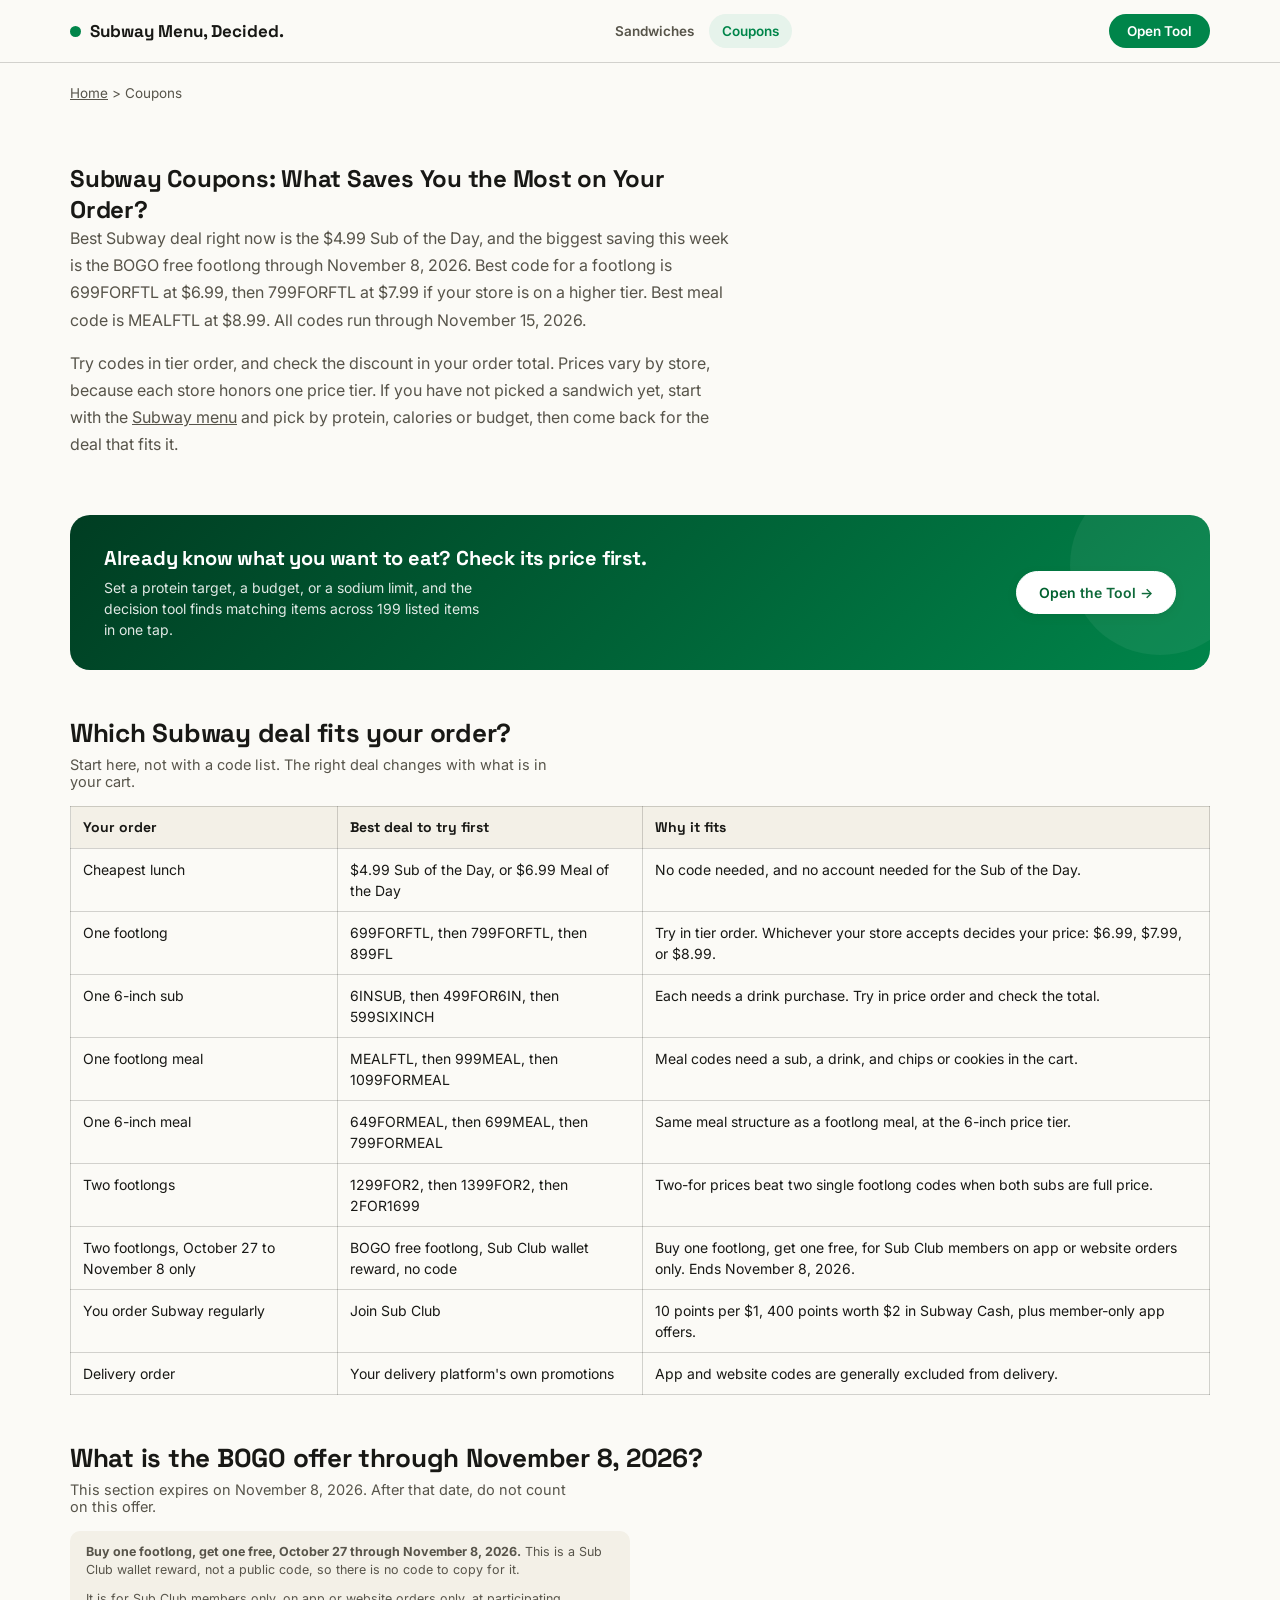
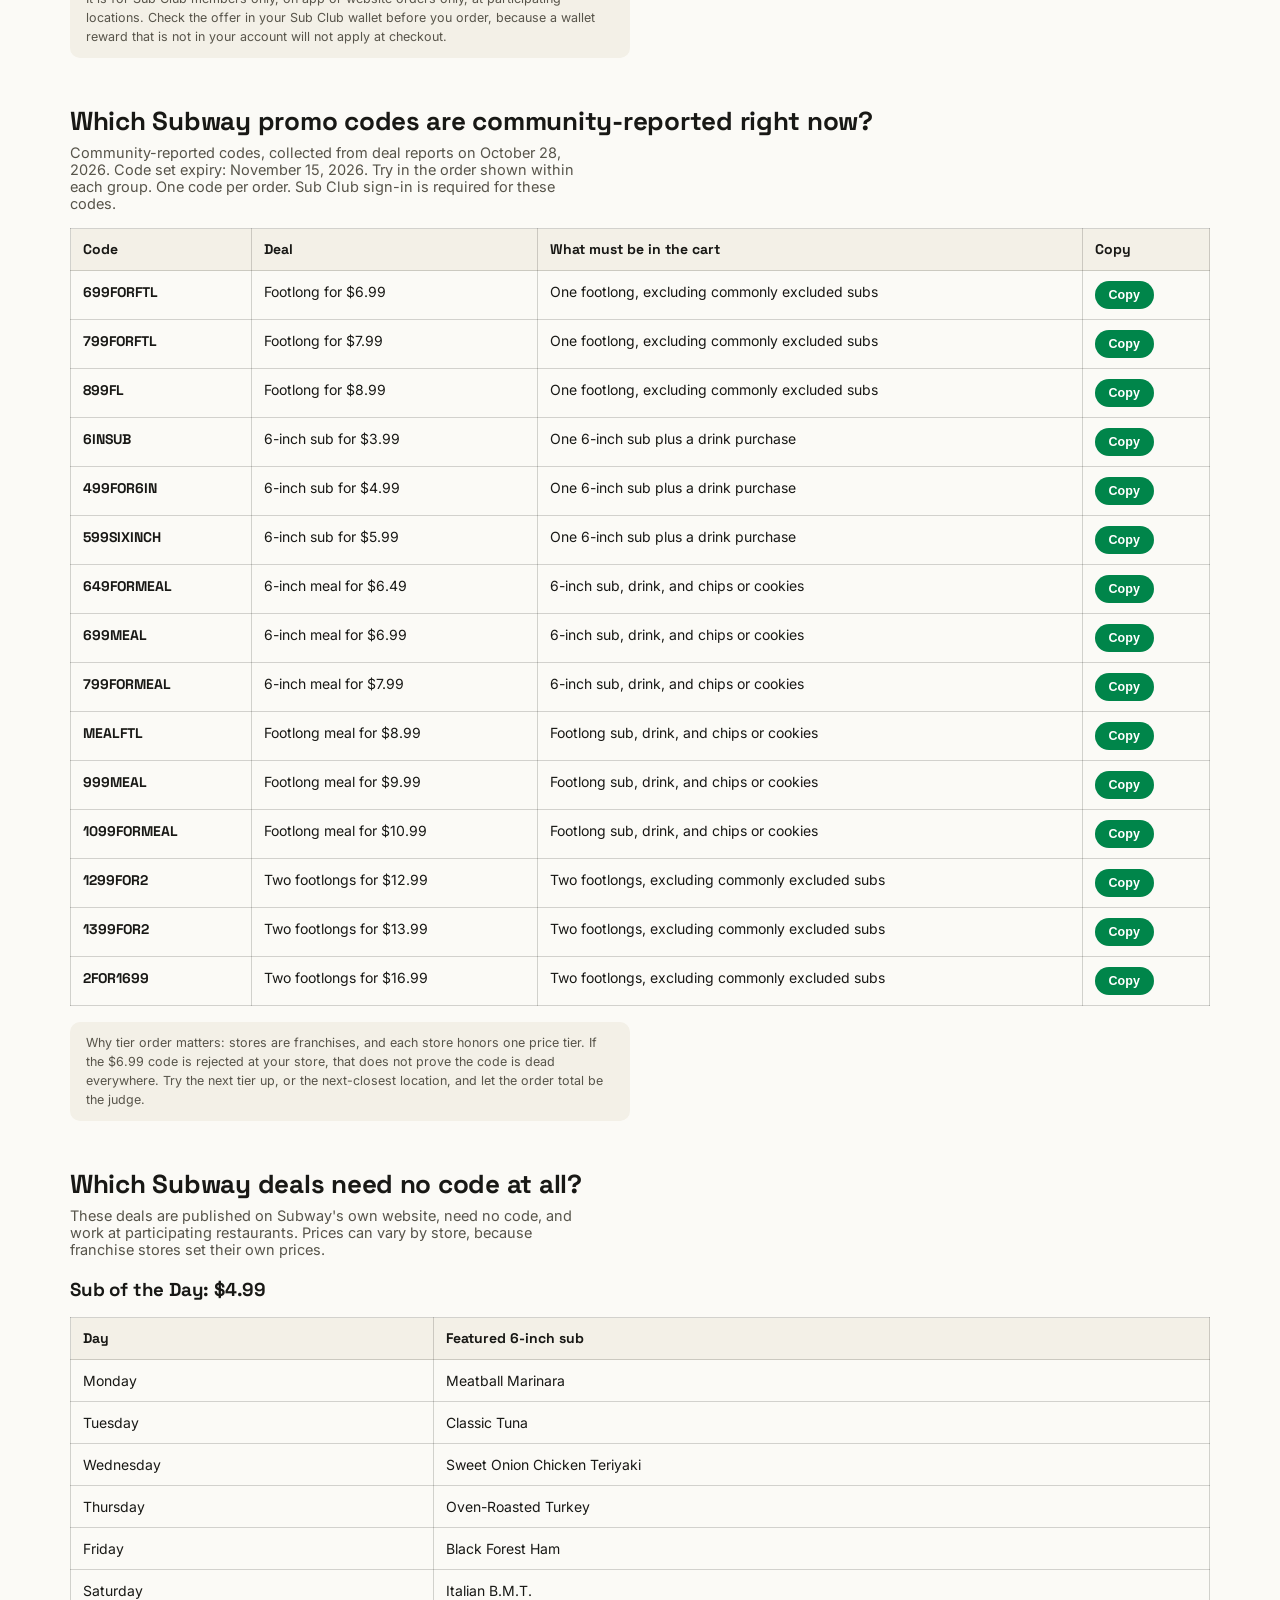
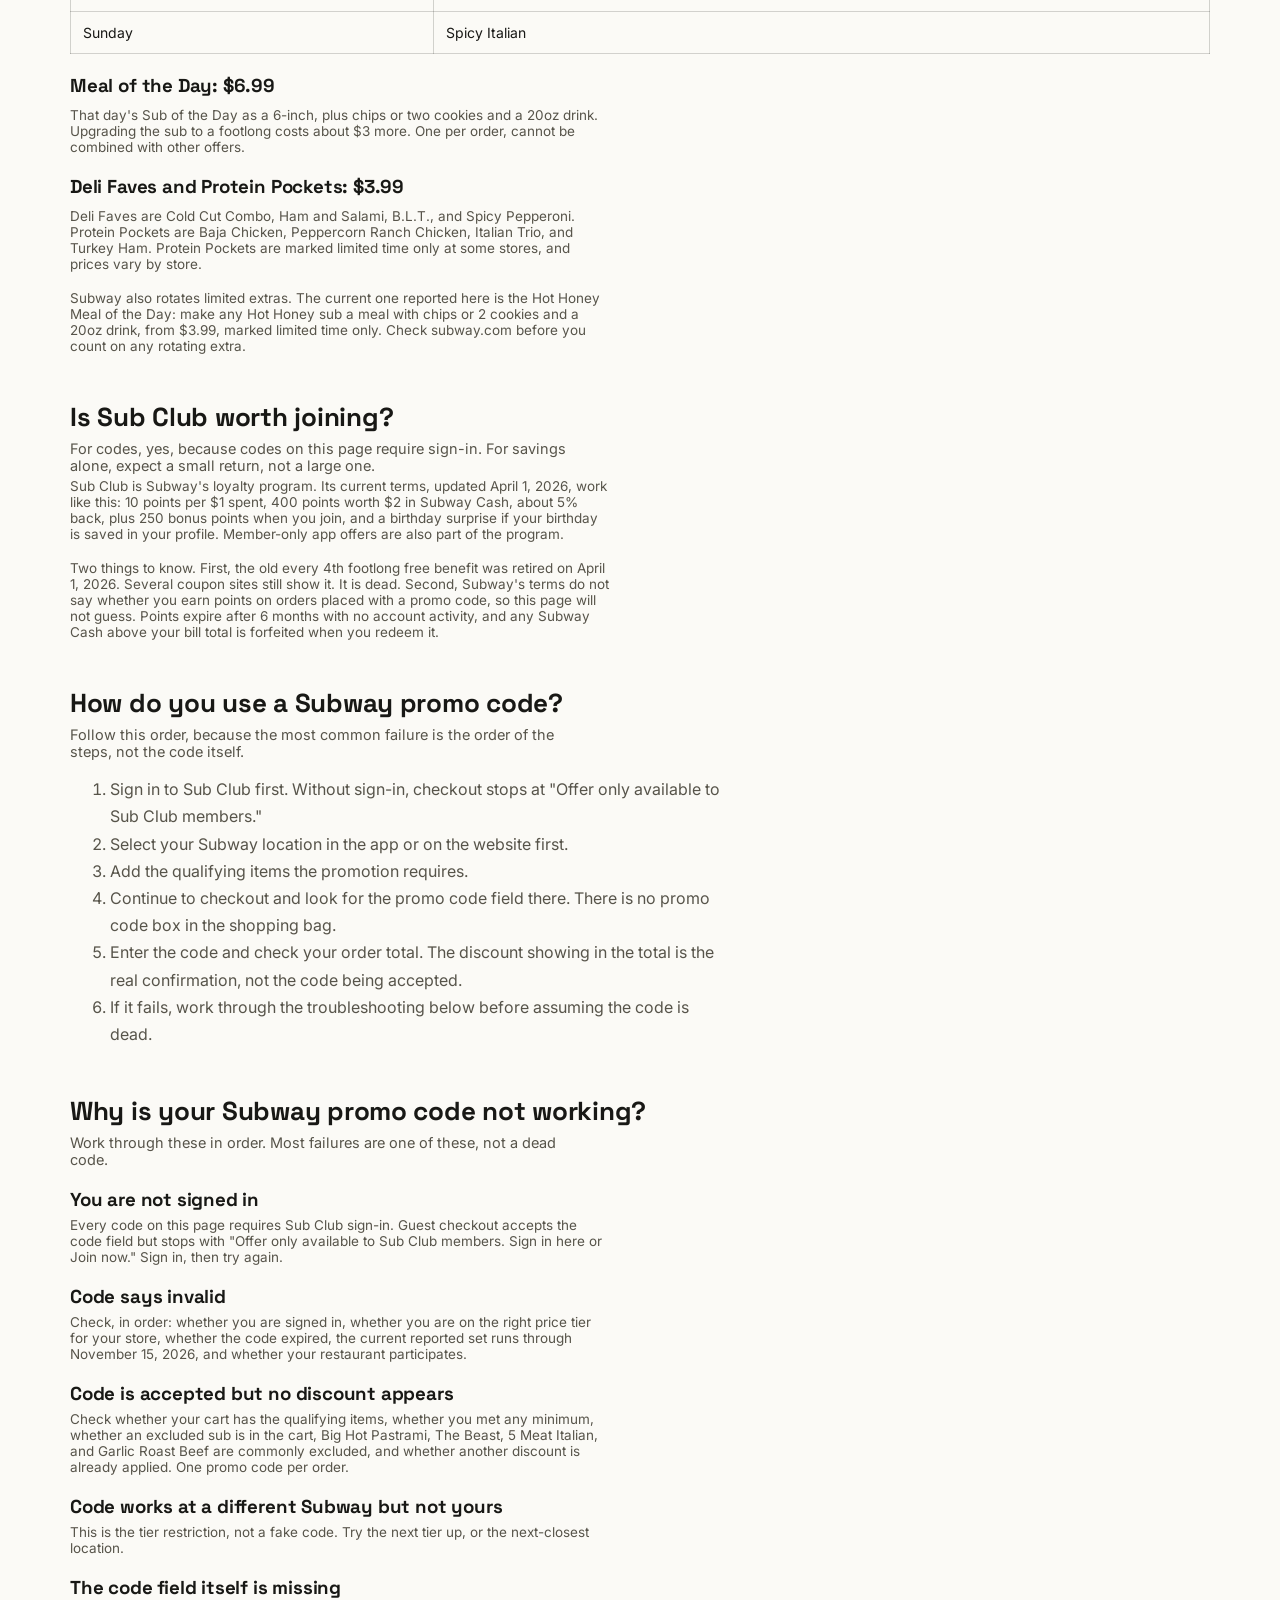
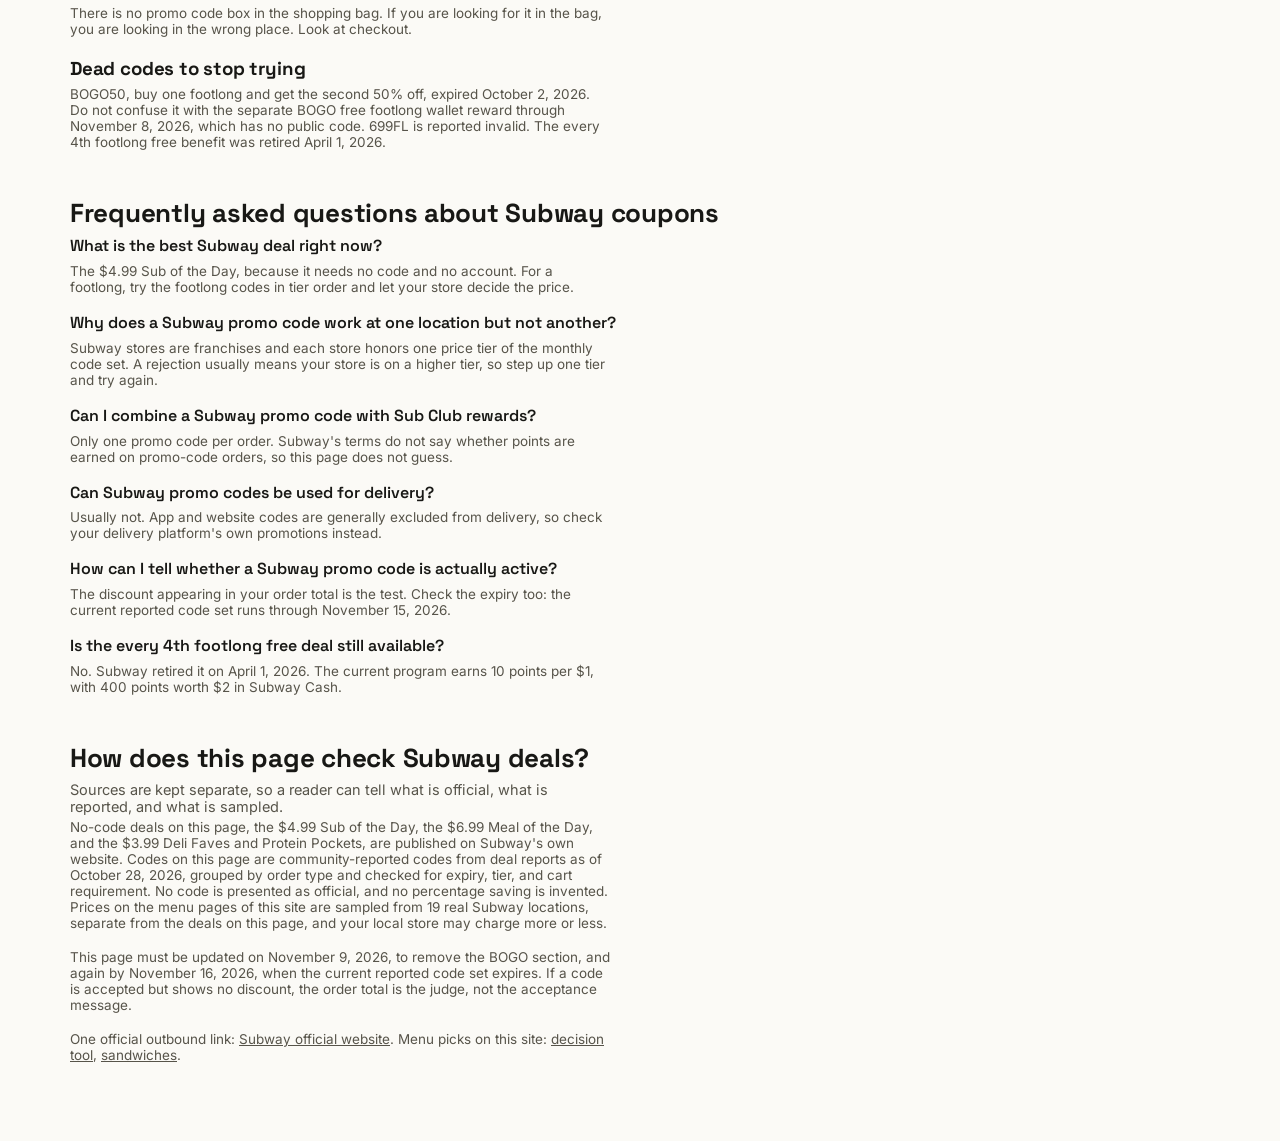
==== commit 9e2d0230: "Add natural contextual homepage links from all live pages with varied anchors" ====
--- a/coupons/index.html
+++ b/coupons/index.html
@@ -47,7 +47,7 @@
   <section class="intro">
     <h1>Subway Coupons: What Saves You the Most on Your Order?</h1>
     <p>Best Subway deal right now is the $4.99 Sub of the Day, and the biggest saving this week is the BOGO free footlong through November 8, 2026. Best code for a footlong is 699FORFTL at $6.99, then 799FORFTL at $7.99 if your store is on a higher tier. Best meal code is MEALFTL at $8.99. All codes run through November 15, 2026.</p>
-    <p>Try codes in tier order, and check the discount in your order total. Prices vary by store, because each store honors one price tier.</p>
+    <p>Try codes in tier order, and check the discount in your order total. Prices vary by store, because each store honors one price tier. If you have not picked a sandwich yet, start with the <a href="../">Subway menu</a> and pick by protein, calories or budget, then come back for the deal that fits it.</p>
   </section>
 
   <div class="tool-card">
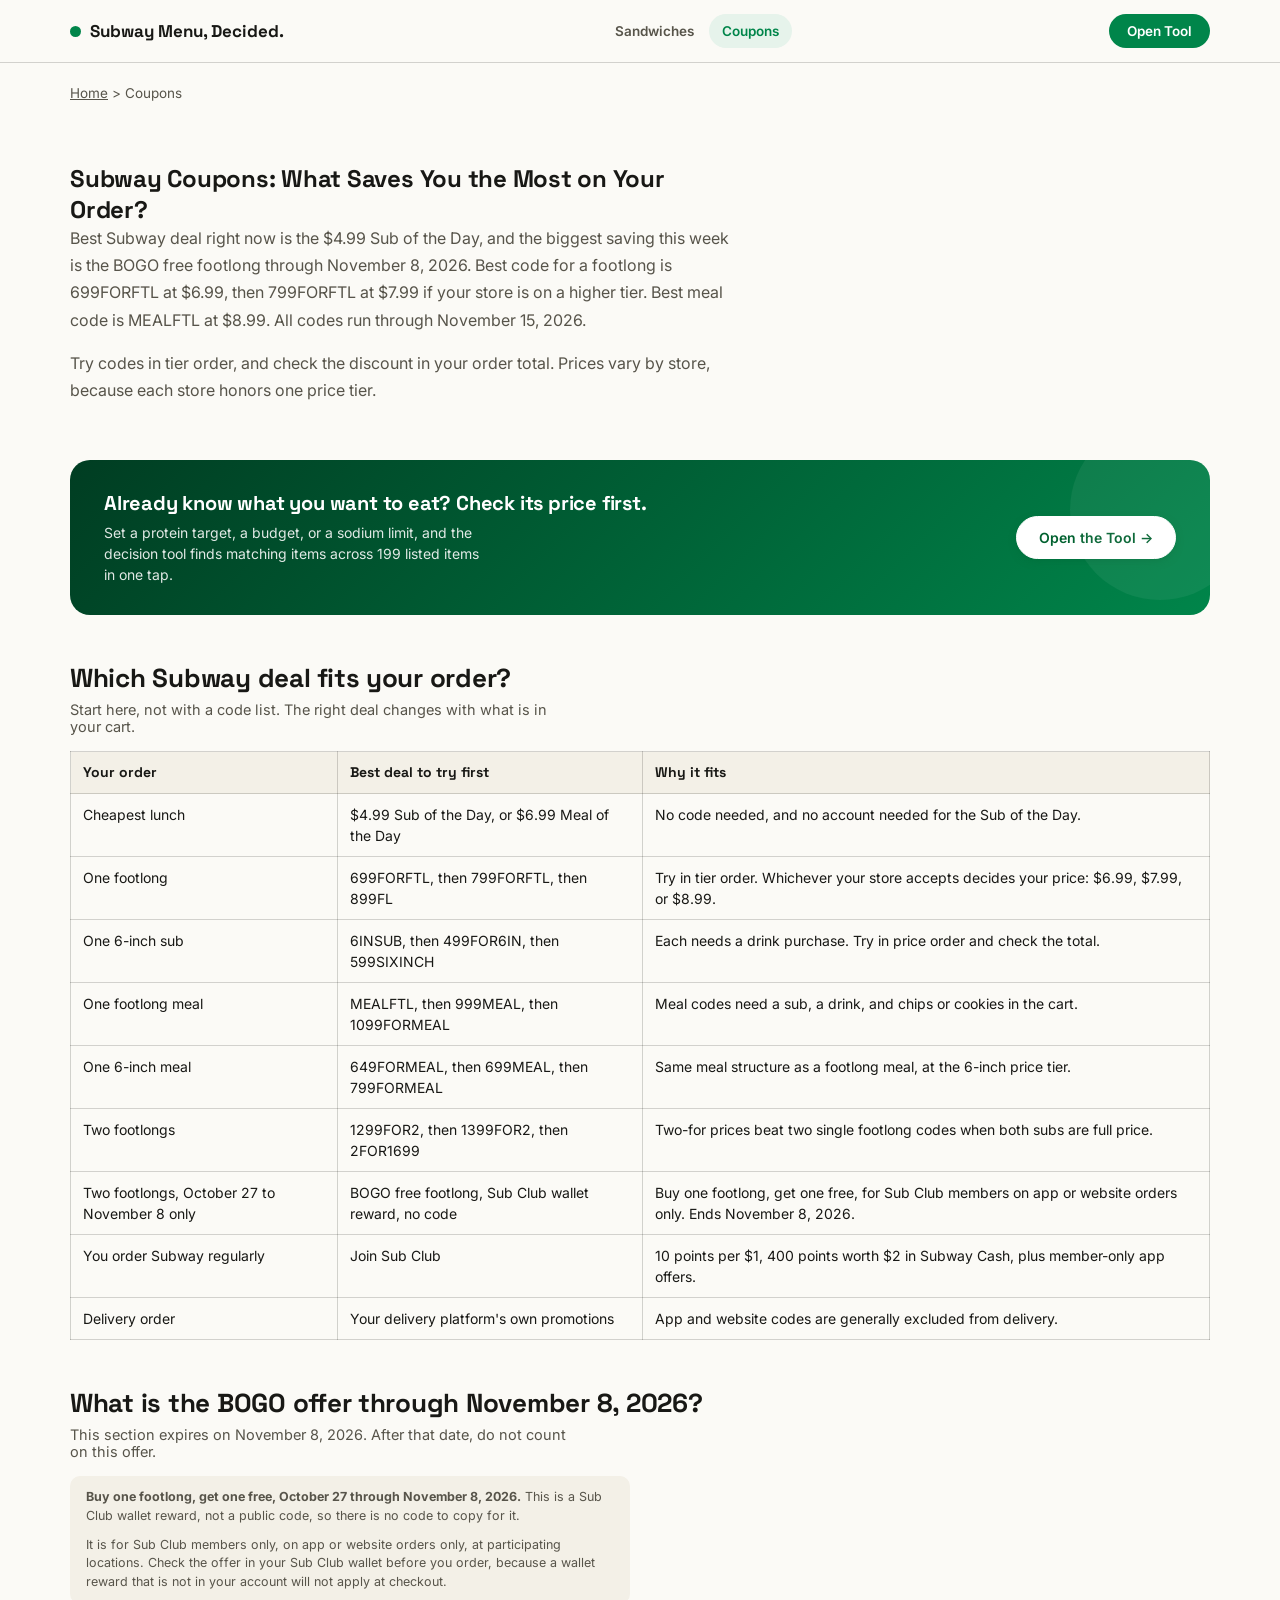
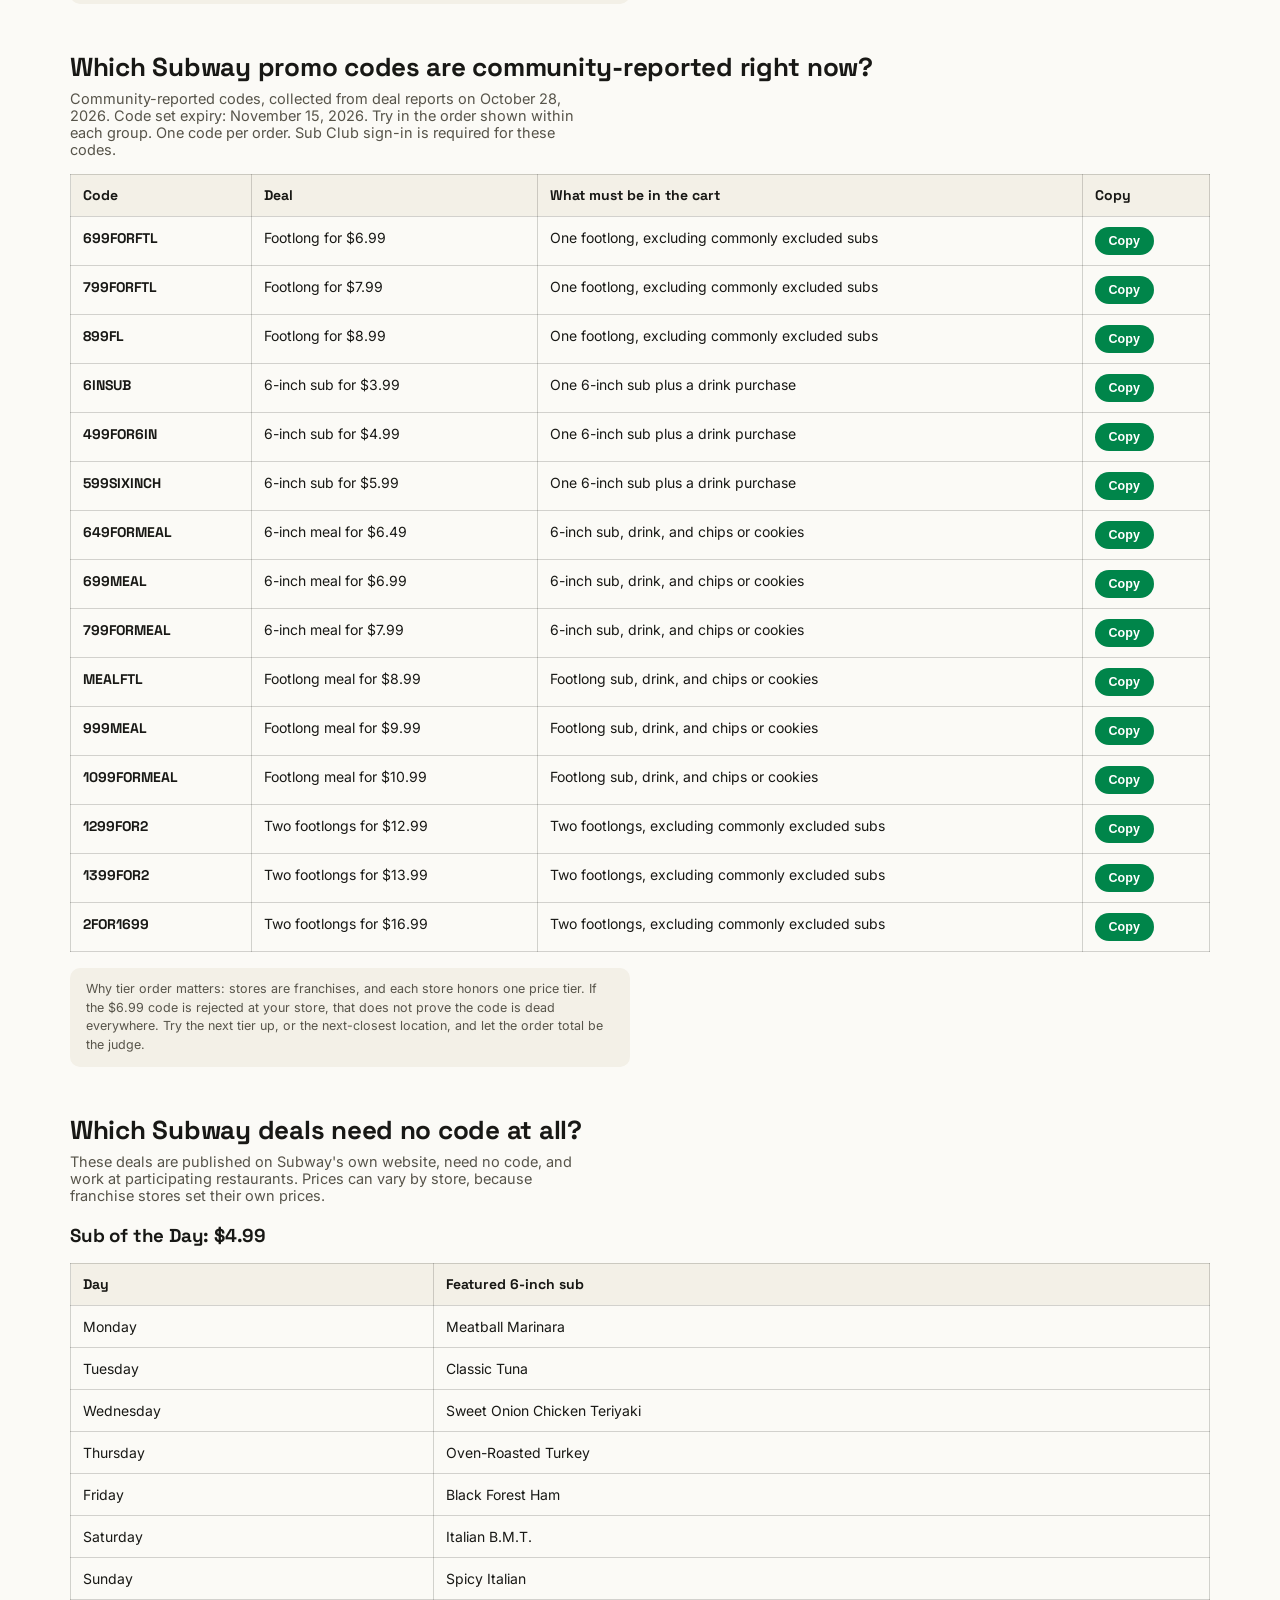
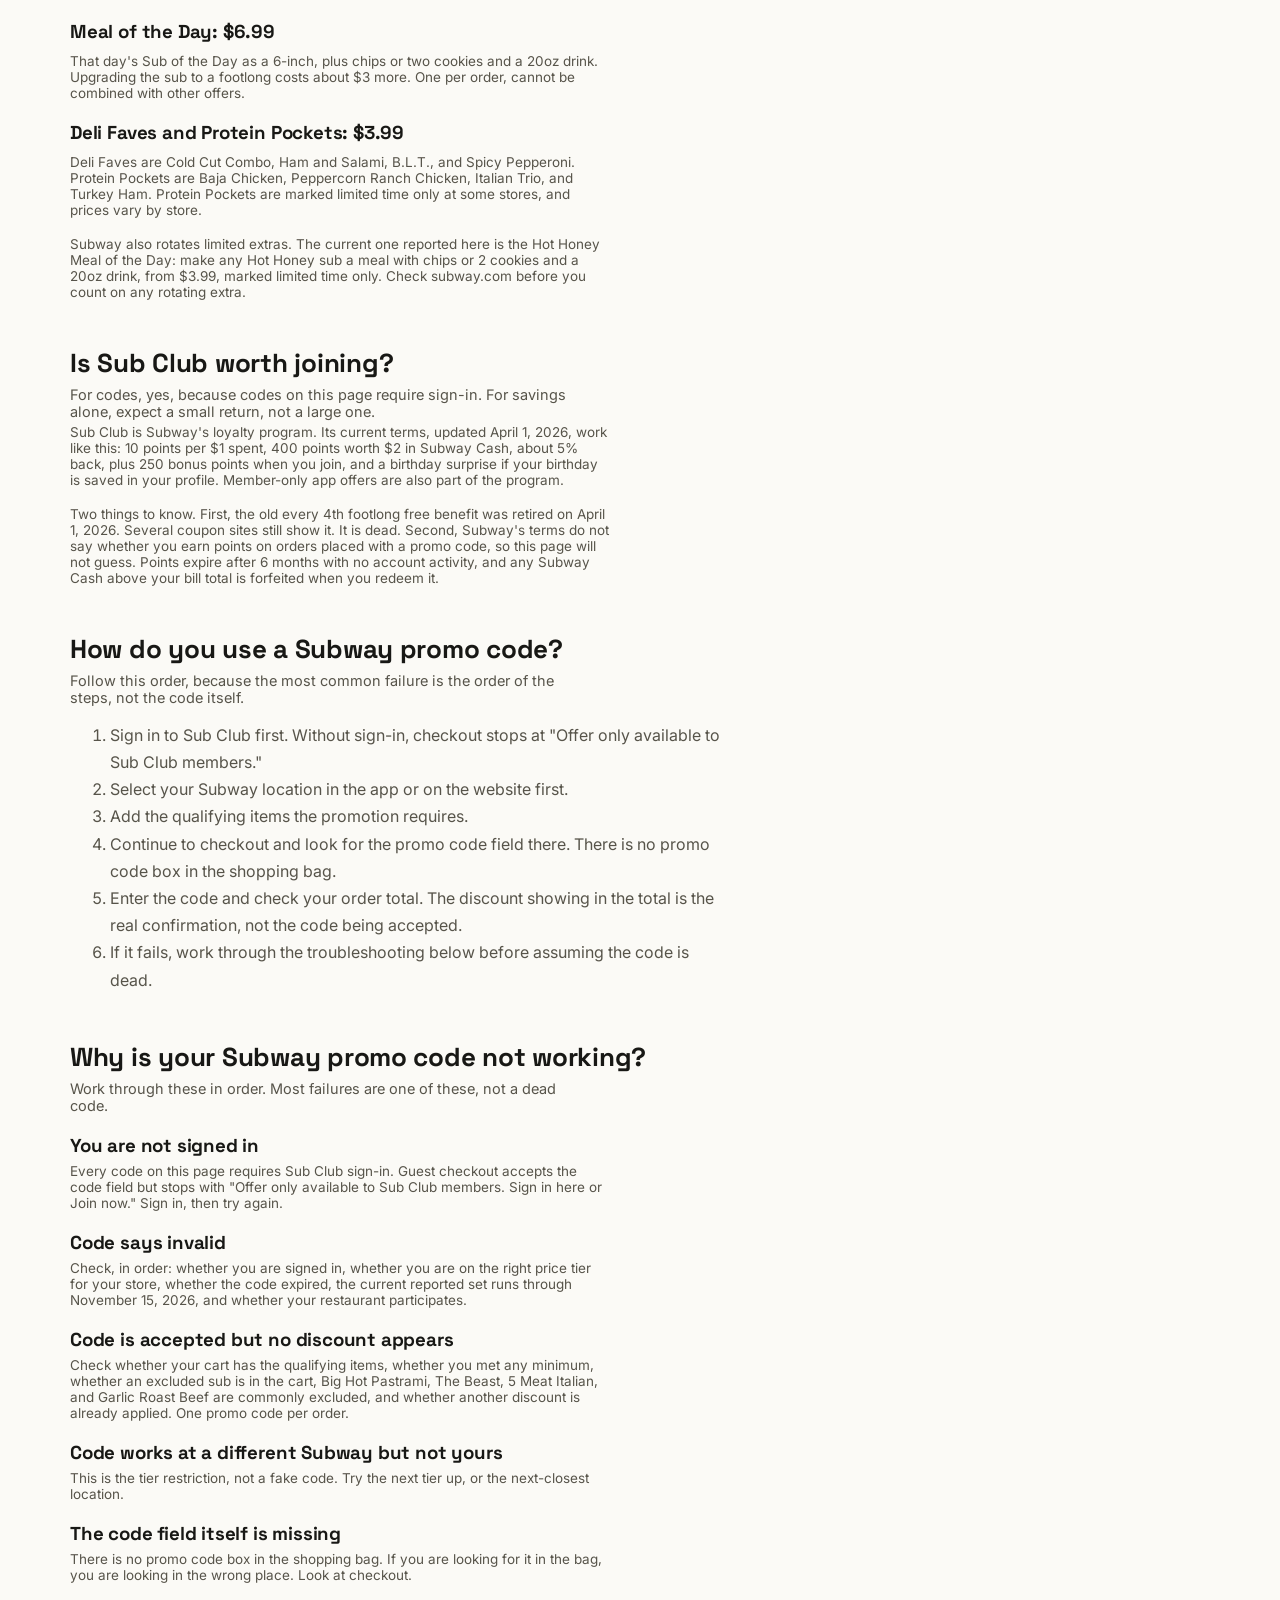
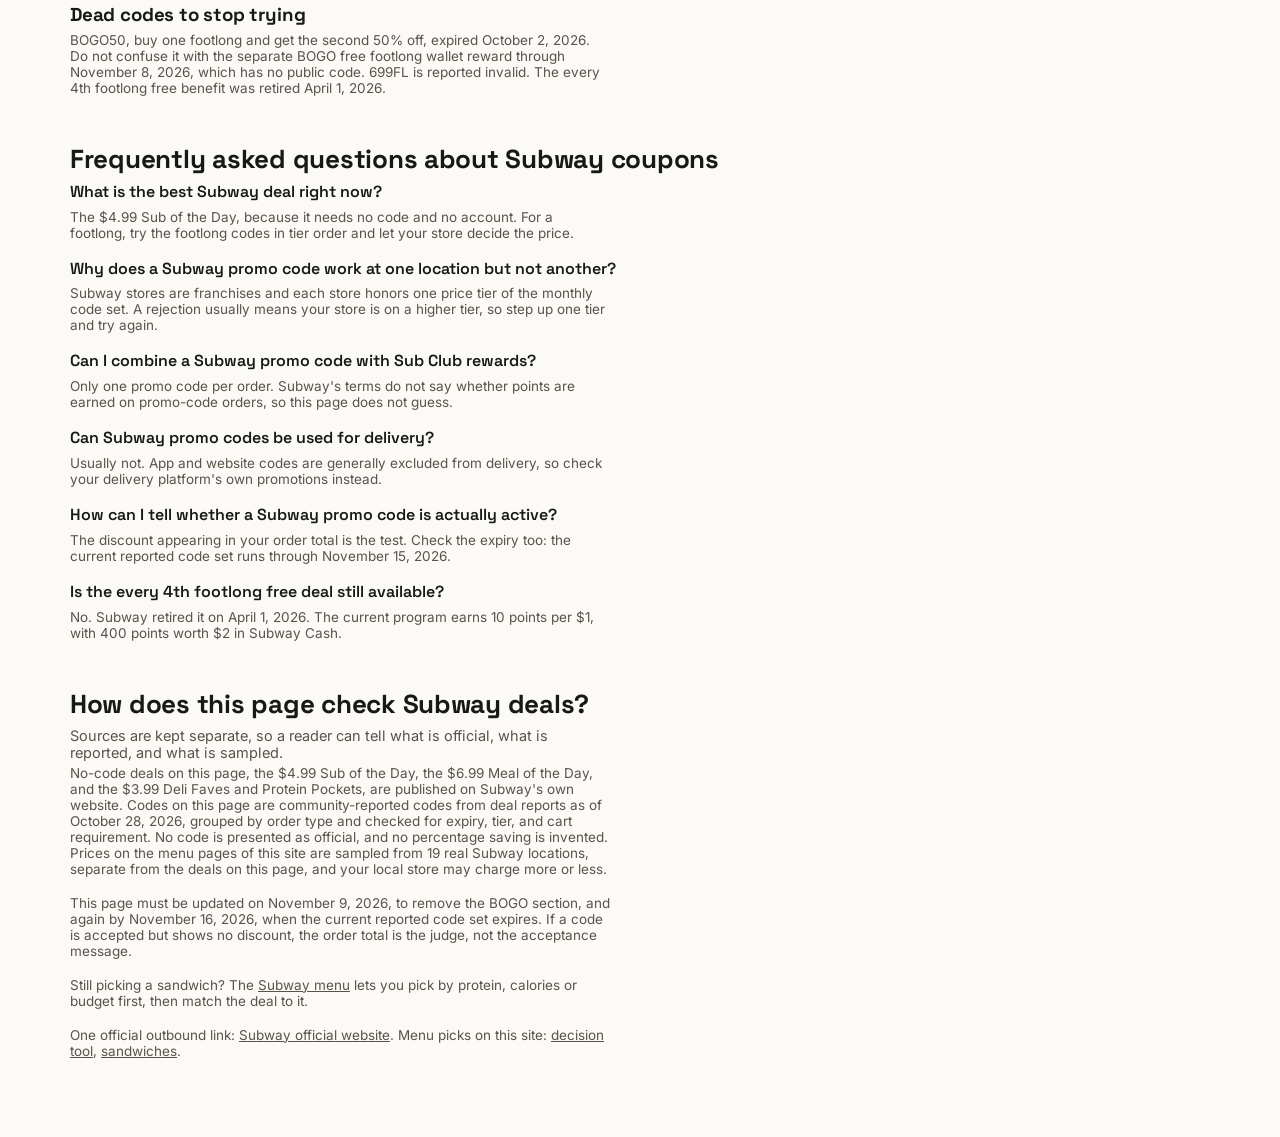
==== commit b139894f: "Move homepage links from intro to end suggestion on all pages" ====
--- a/coupons/index.html
+++ b/coupons/index.html
@@ -47,7 +47,7 @@
   <section class="intro">
     <h1>Subway Coupons: What Saves You the Most on Your Order?</h1>
     <p>Best Subway deal right now is the $4.99 Sub of the Day, and the biggest saving this week is the BOGO free footlong through November 8, 2026. Best code for a footlong is 699FORFTL at $6.99, then 799FORFTL at $7.99 if your store is on a higher tier. Best meal code is MEALFTL at $8.99. All codes run through November 15, 2026.</p>
-    <p>Try codes in tier order, and check the discount in your order total. Prices vary by store, because each store honors one price tier. If you have not picked a sandwich yet, start with the <a href="../">Subway menu</a> and pick by protein, calories or budget, then come back for the deal that fits it.</p>
+    <p>Try codes in tier order, and check the discount in your order total. Prices vary by store, because each store honors one price tier.</p>
   </section>
 
   <div class="tool-card">
@@ -196,6 +196,7 @@
   </div>
   <p class="cat-hook">No-code deals on this page, the $4.99 Sub of the Day, the $6.99 Meal of the Day, and the $3.99 Deli Faves and Protein Pockets, are published on Subway's own website. Codes on this page are community-reported codes from deal reports as of October 28, 2026, grouped by order type and checked for expiry, tier, and cart requirement. No code is presented as official, and no percentage saving is invented. Prices on the menu pages of this site are sampled from 19 real Subway locations, separate from the deals on this page, and your local store may charge more or less.</p>
   <p class="cat-hook">This page must be updated on November 9, 2026, to remove the BOGO section, and again by November 16, 2026, when the current reported code set expires. If a code is accepted but shows no discount, the order total is the judge, not the acceptance message.</p>
+  <p class="cat-hook">Still picking a sandwich? The <a href="../">Subway menu</a> lets you pick by protein, calories or budget first, then match the deal to it.</p>
   <p class="cat-hook">One official outbound link: <a href="https://www.subway.com/">Subway official website</a>. Menu picks on this site: <a href="../tool/">decision tool</a>, <a href="../sandwiches/">sandwiches</a>.</p>
 
   <div class="footer-space"></div>
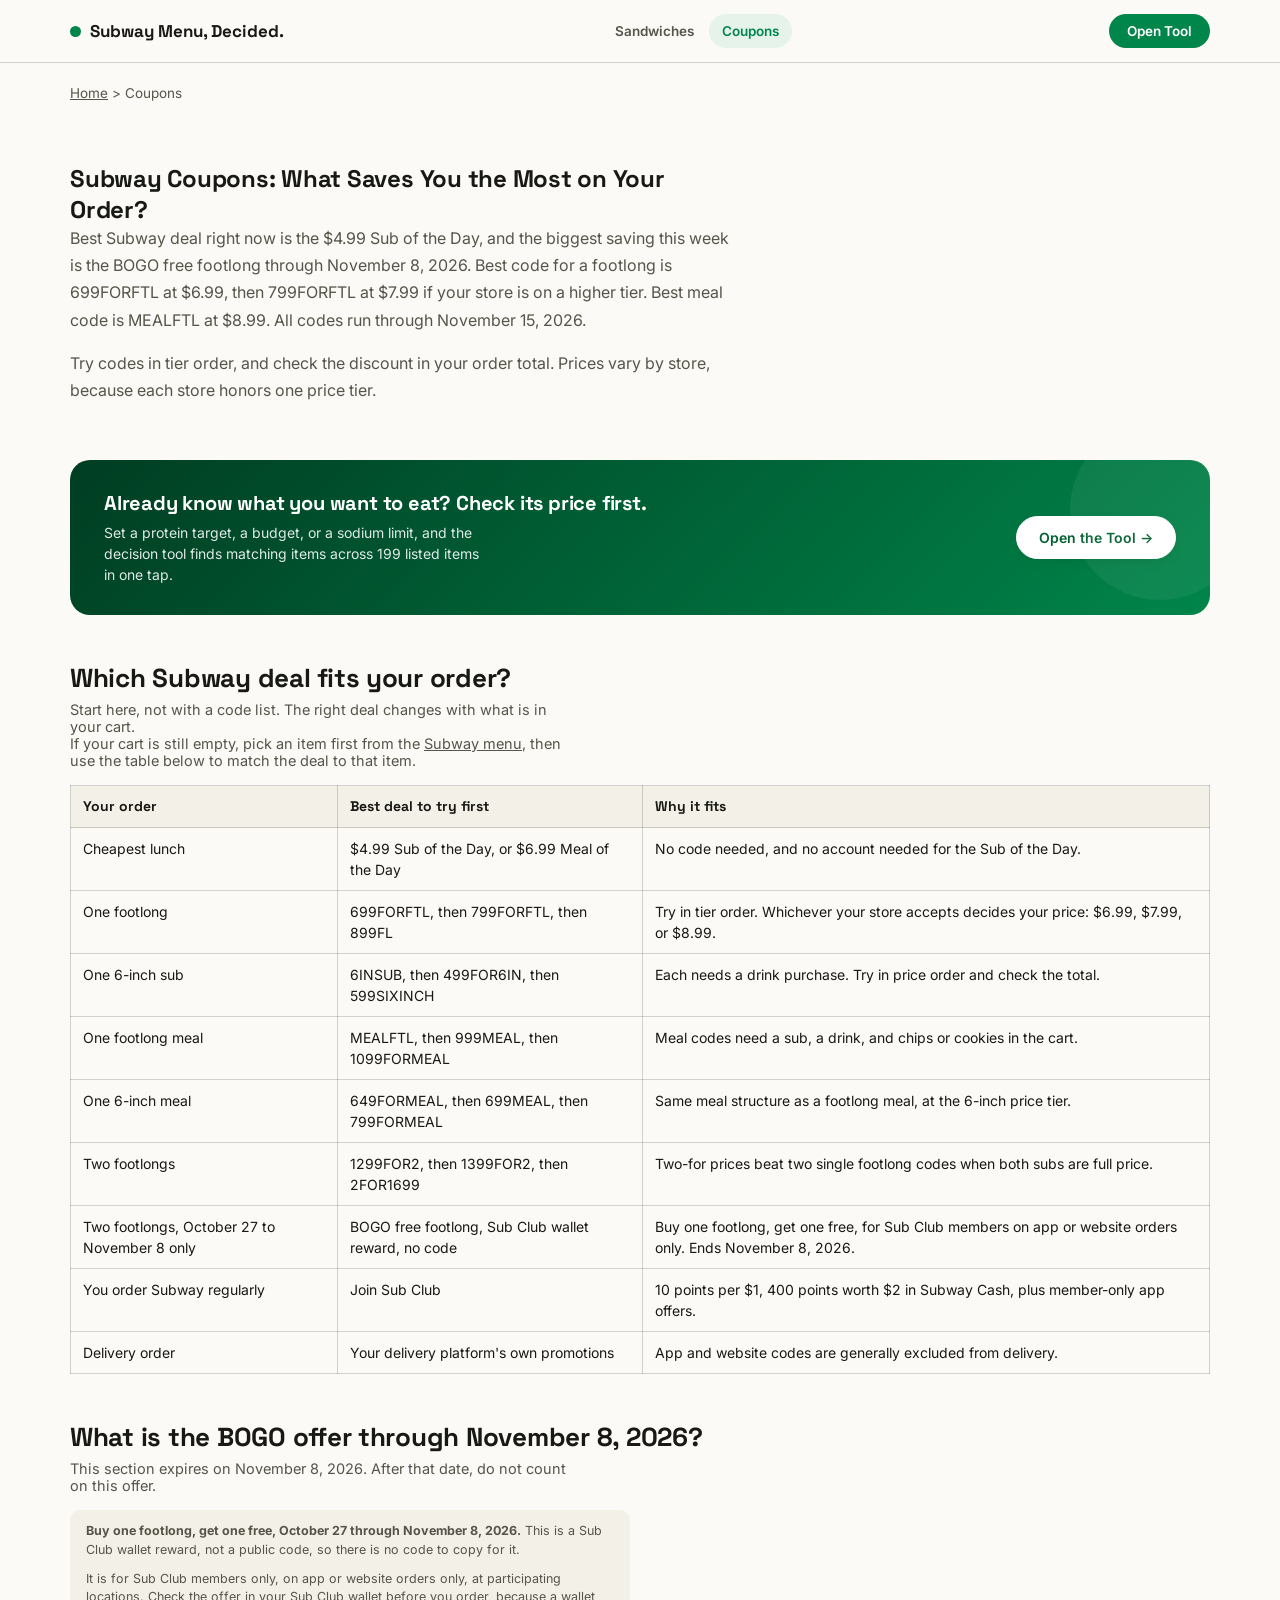
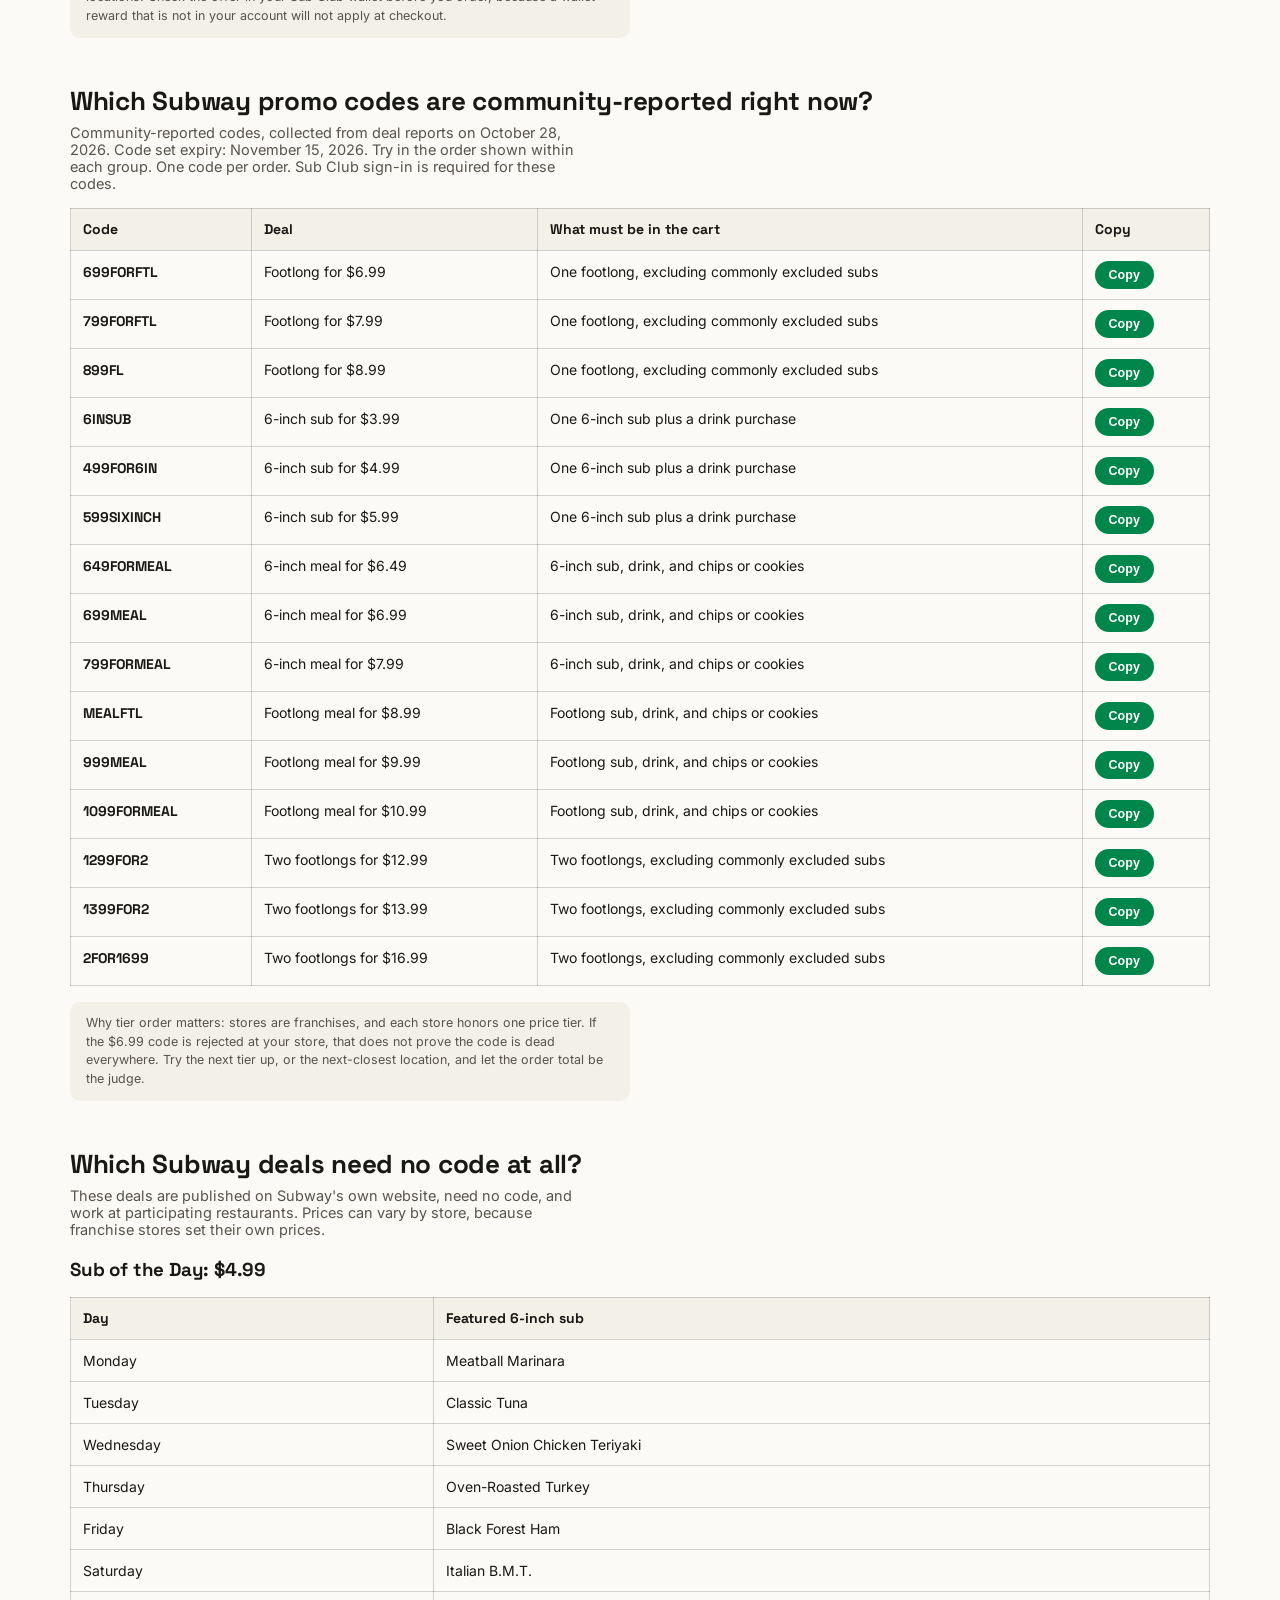
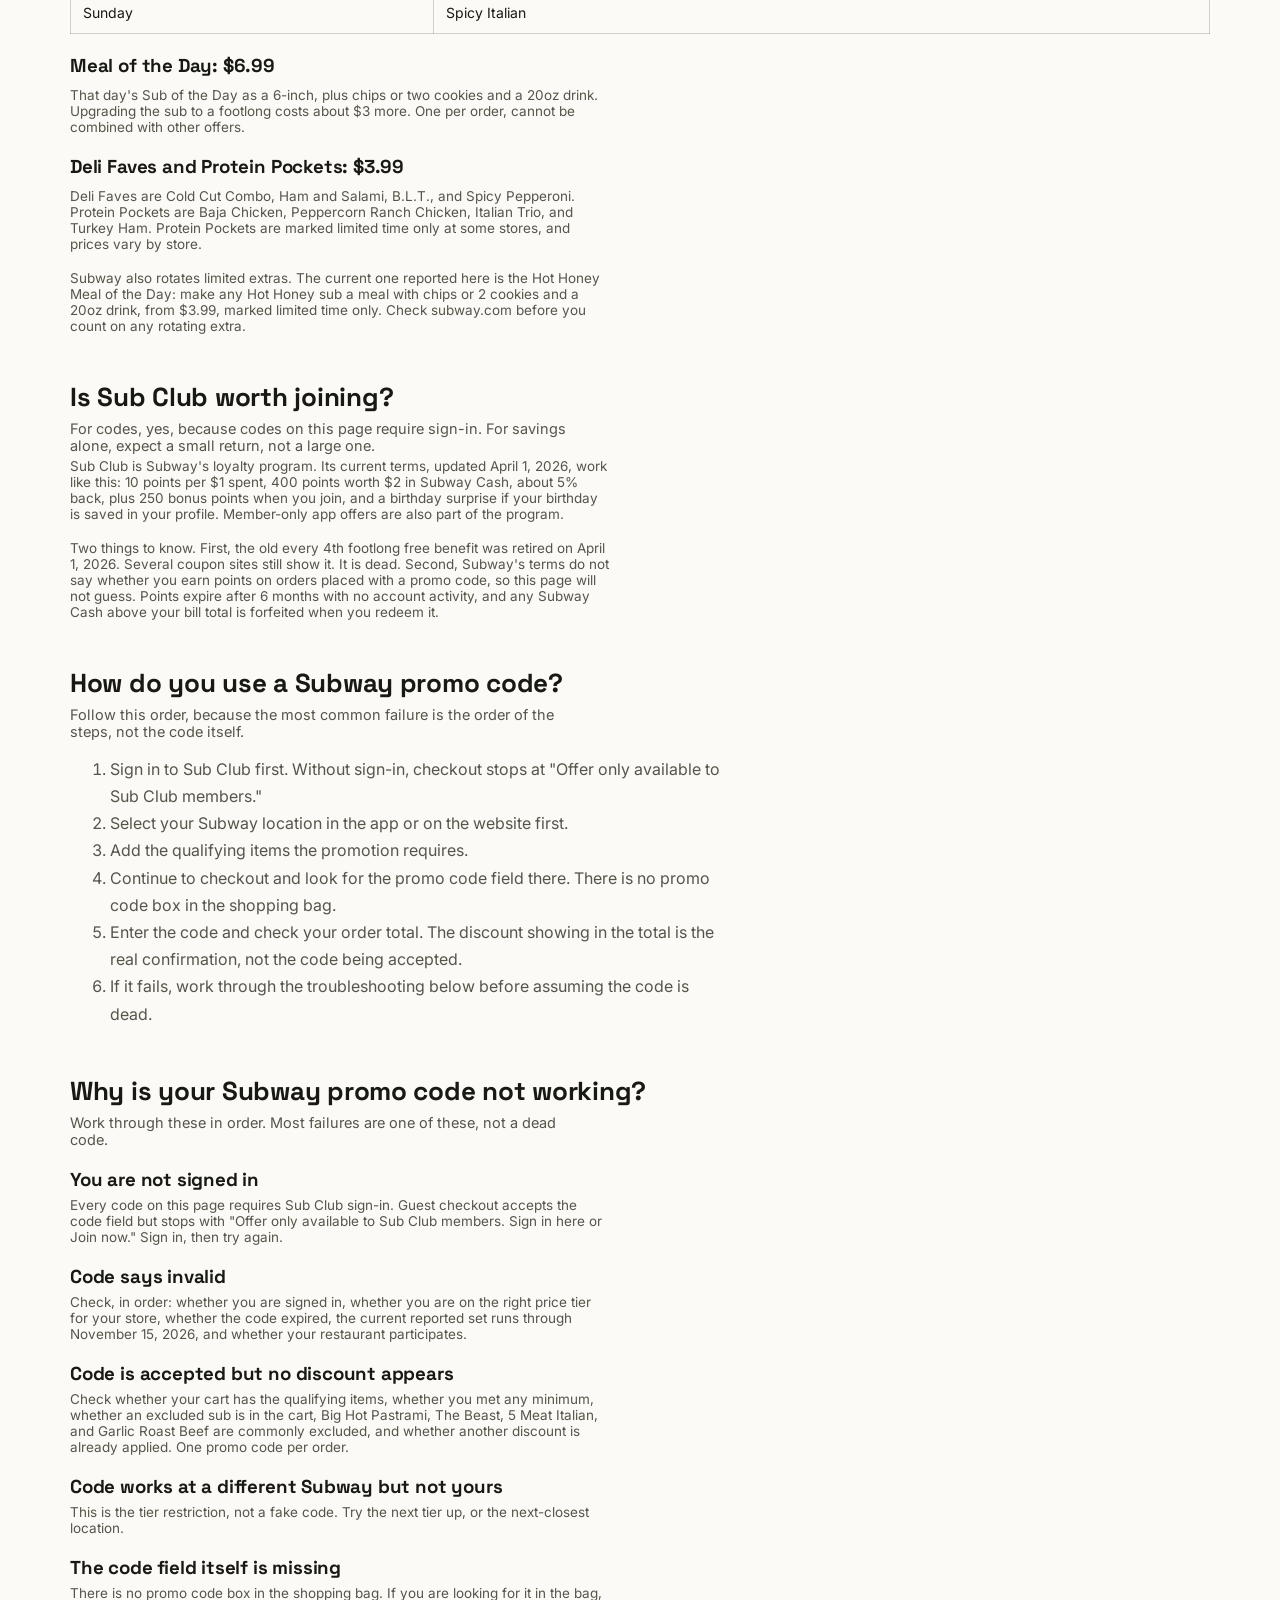
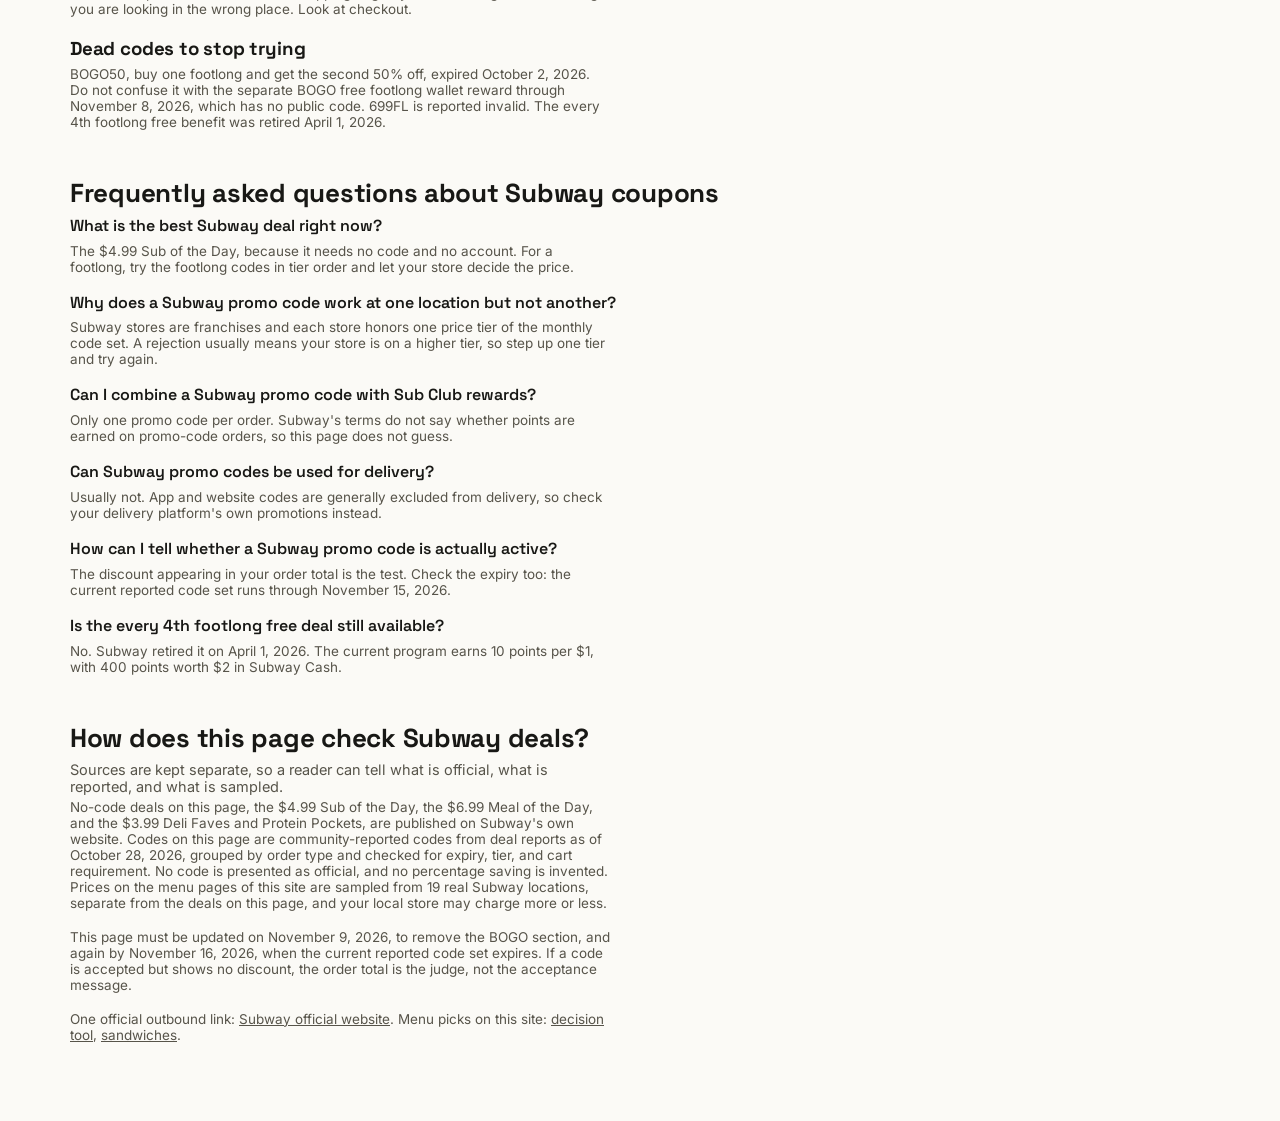
==== commit 25b0a318: "Move homepage links to most relevant mid-page spot on each page, not intro or end" ====
--- a/coupons/index.html
+++ b/coupons/index.html
@@ -61,6 +61,7 @@
   <div class="section-head">
     <h2>Which Subway deal fits your order?</h2>
     <p>Start here, not with a code list. The right deal changes with what is in your cart.</p>
+  <p class="cat-hook">If your cart is still empty, pick an item first from the <a href="../">Subway menu</a>, then use the table below to match the deal to that item.</p>
   </div>
   <table class="deal-table">
     <thead><tr><th>Your order</th><th>Best deal to try first</th><th>Why it fits</th></tr></thead>
@@ -196,7 +197,6 @@
   </div>
   <p class="cat-hook">No-code deals on this page, the $4.99 Sub of the Day, the $6.99 Meal of the Day, and the $3.99 Deli Faves and Protein Pockets, are published on Subway's own website. Codes on this page are community-reported codes from deal reports as of October 28, 2026, grouped by order type and checked for expiry, tier, and cart requirement. No code is presented as official, and no percentage saving is invented. Prices on the menu pages of this site are sampled from 19 real Subway locations, separate from the deals on this page, and your local store may charge more or less.</p>
   <p class="cat-hook">This page must be updated on November 9, 2026, to remove the BOGO section, and again by November 16, 2026, when the current reported code set expires. If a code is accepted but shows no discount, the order total is the judge, not the acceptance message.</p>
-  <p class="cat-hook">Still picking a sandwich? The <a href="../">Subway menu</a> lets you pick by protein, calories or budget first, then match the deal to it.</p>
   <p class="cat-hook">One official outbound link: <a href="https://www.subway.com/">Subway official website</a>. Menu picks on this site: <a href="../tool/">decision tool</a>, <a href="../sandwiches/">sandwiches</a>.</p>
 
   <div class="footer-space"></div>
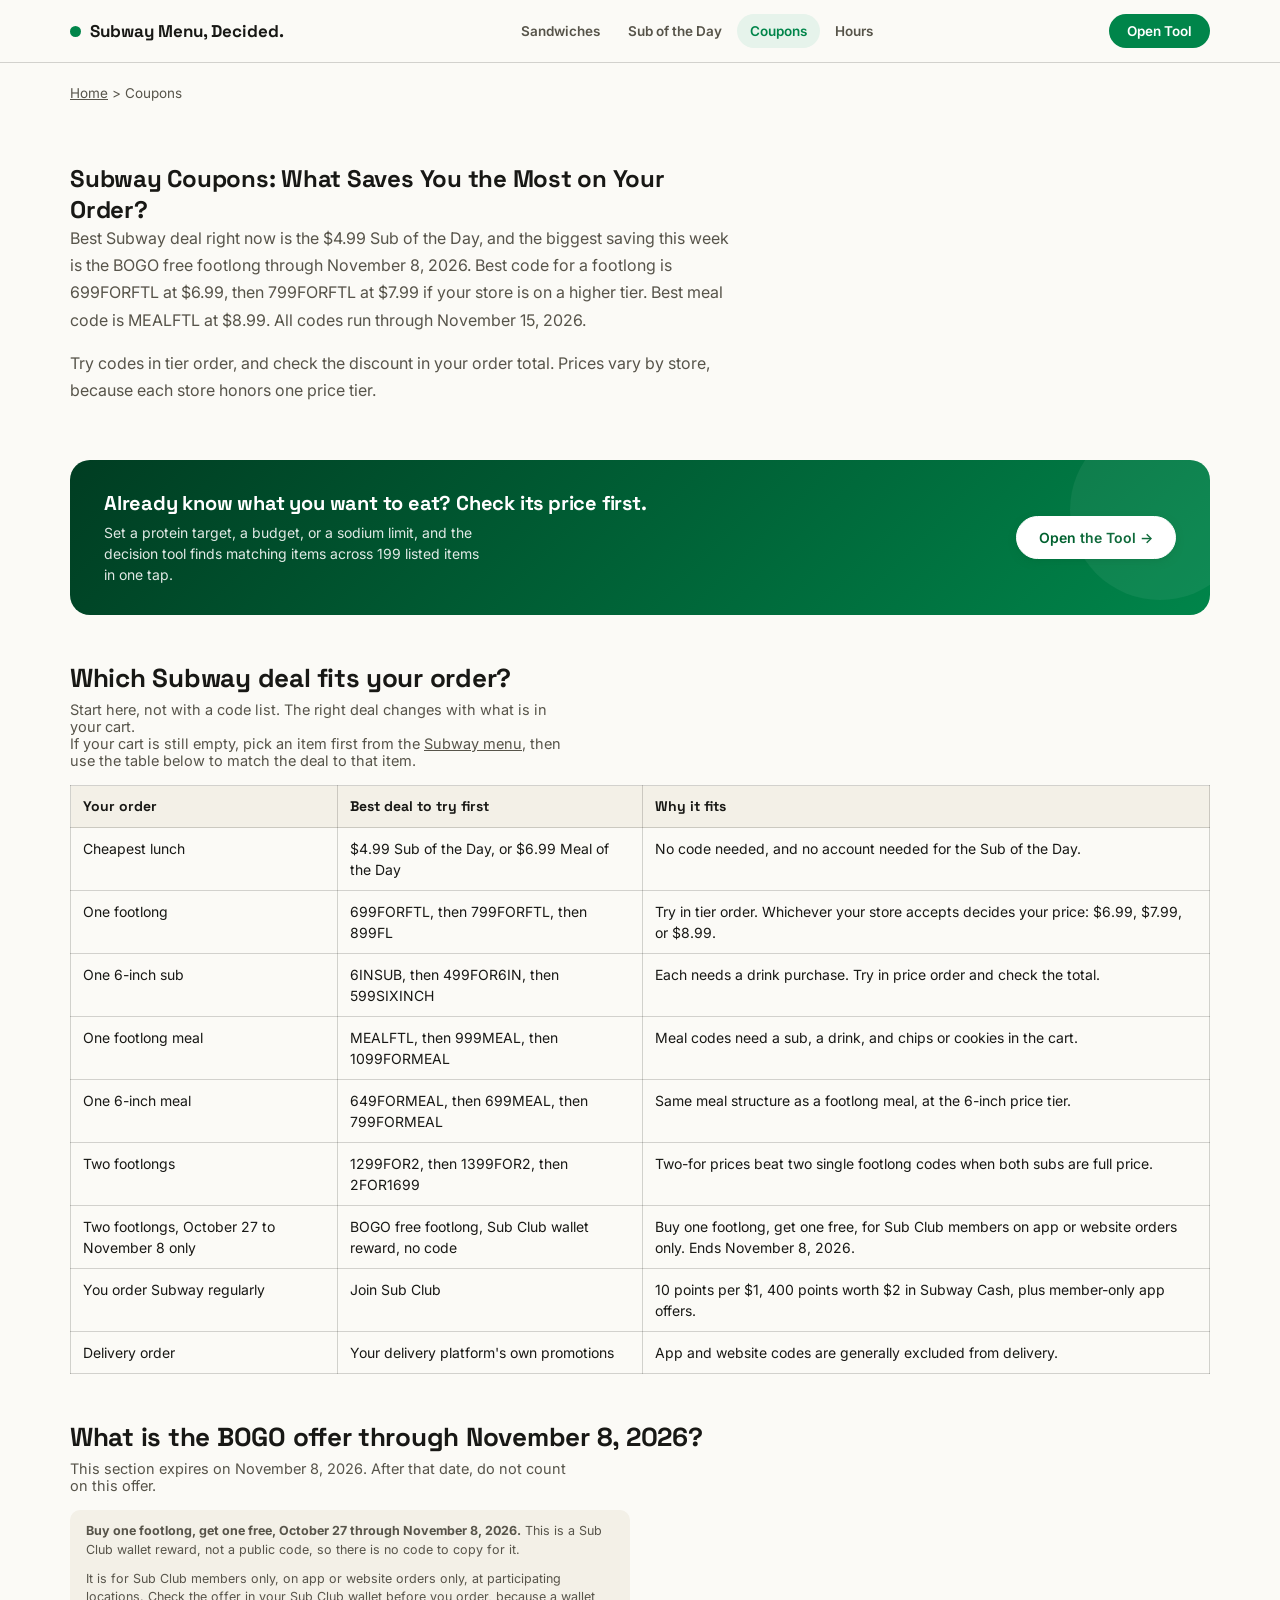
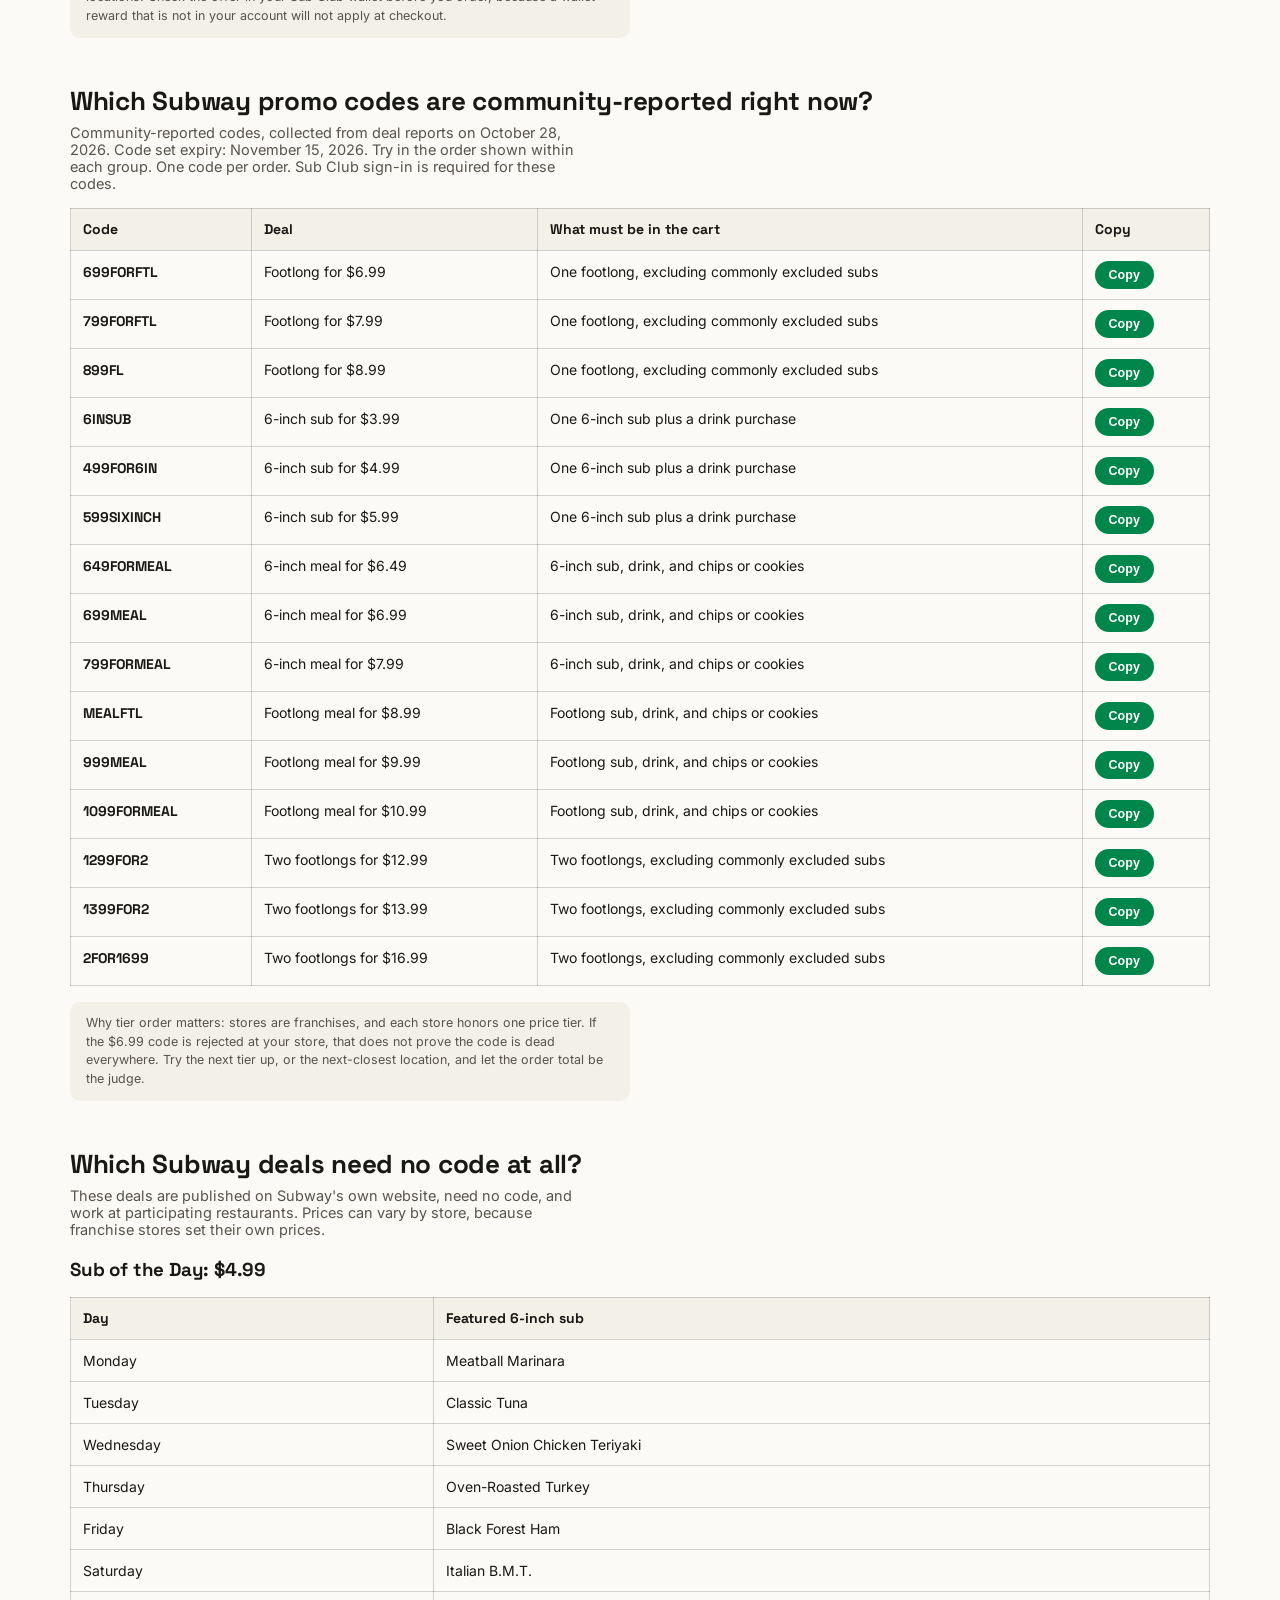
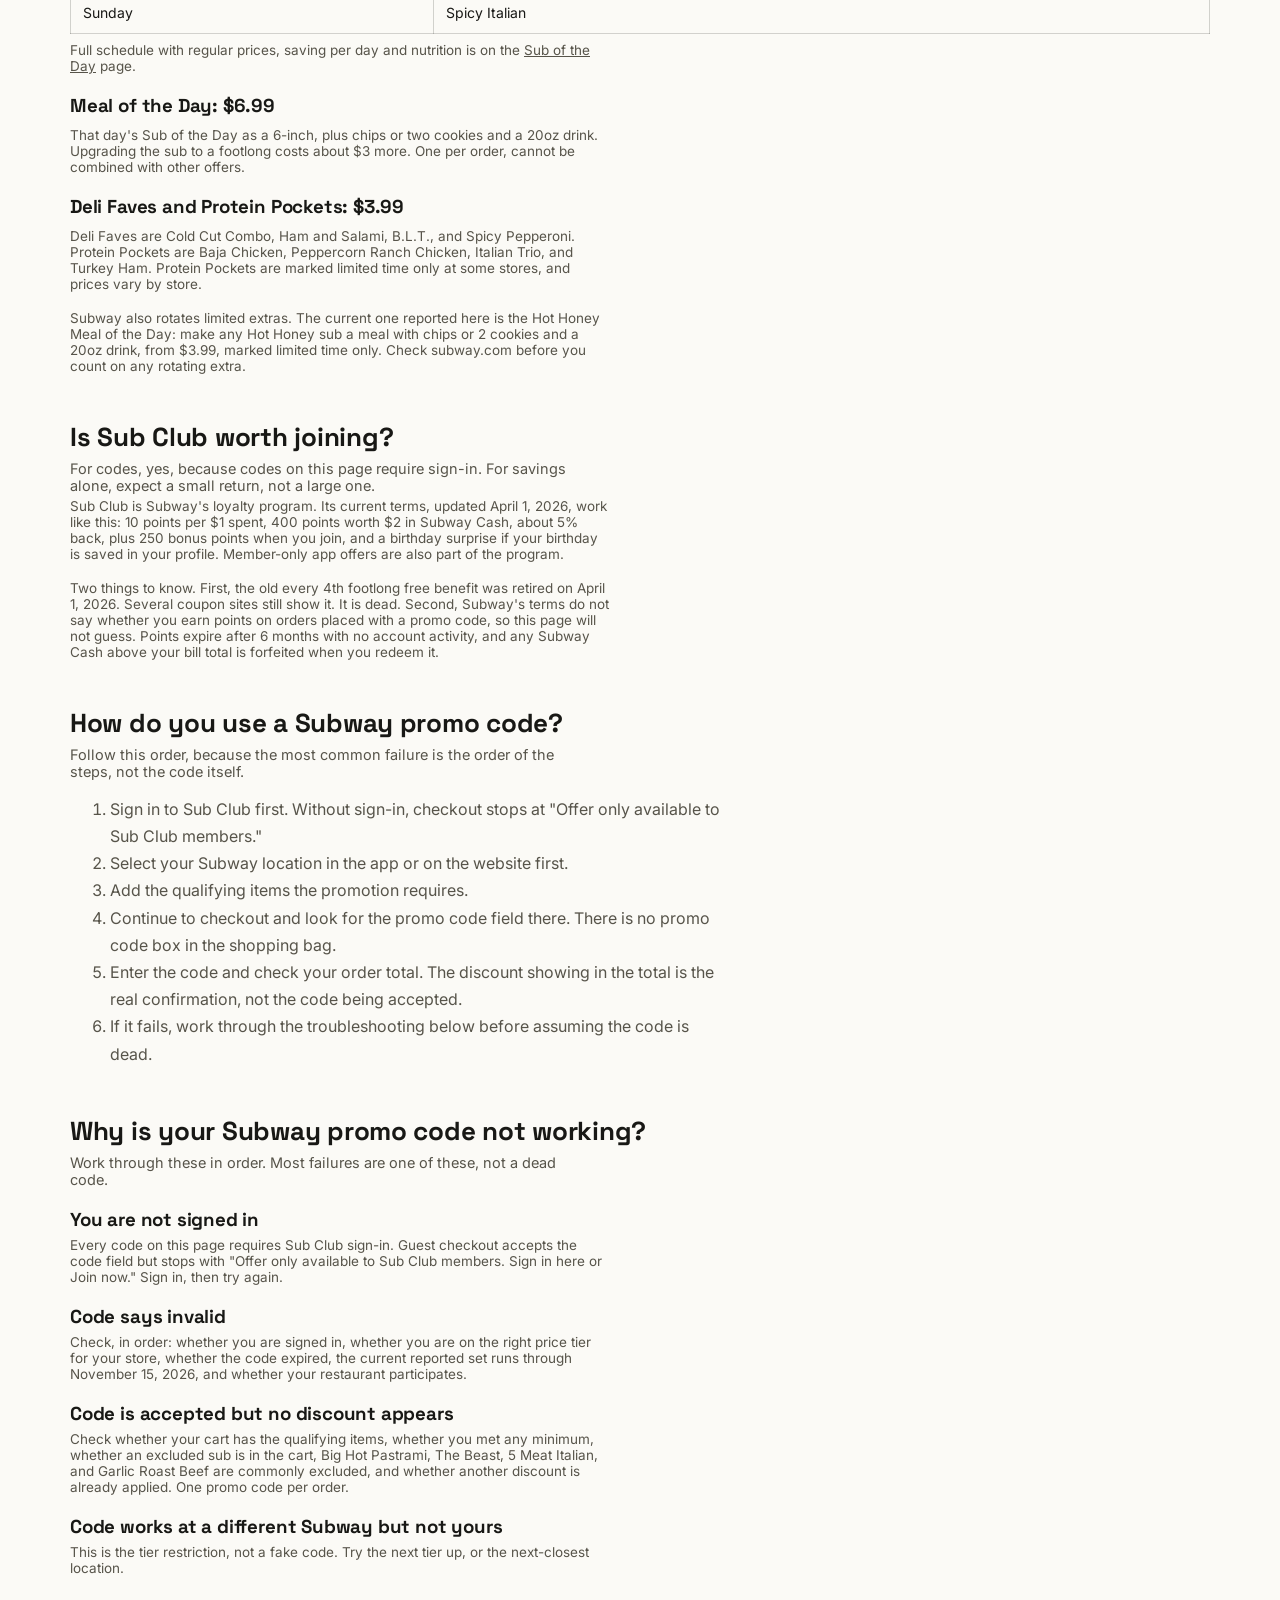
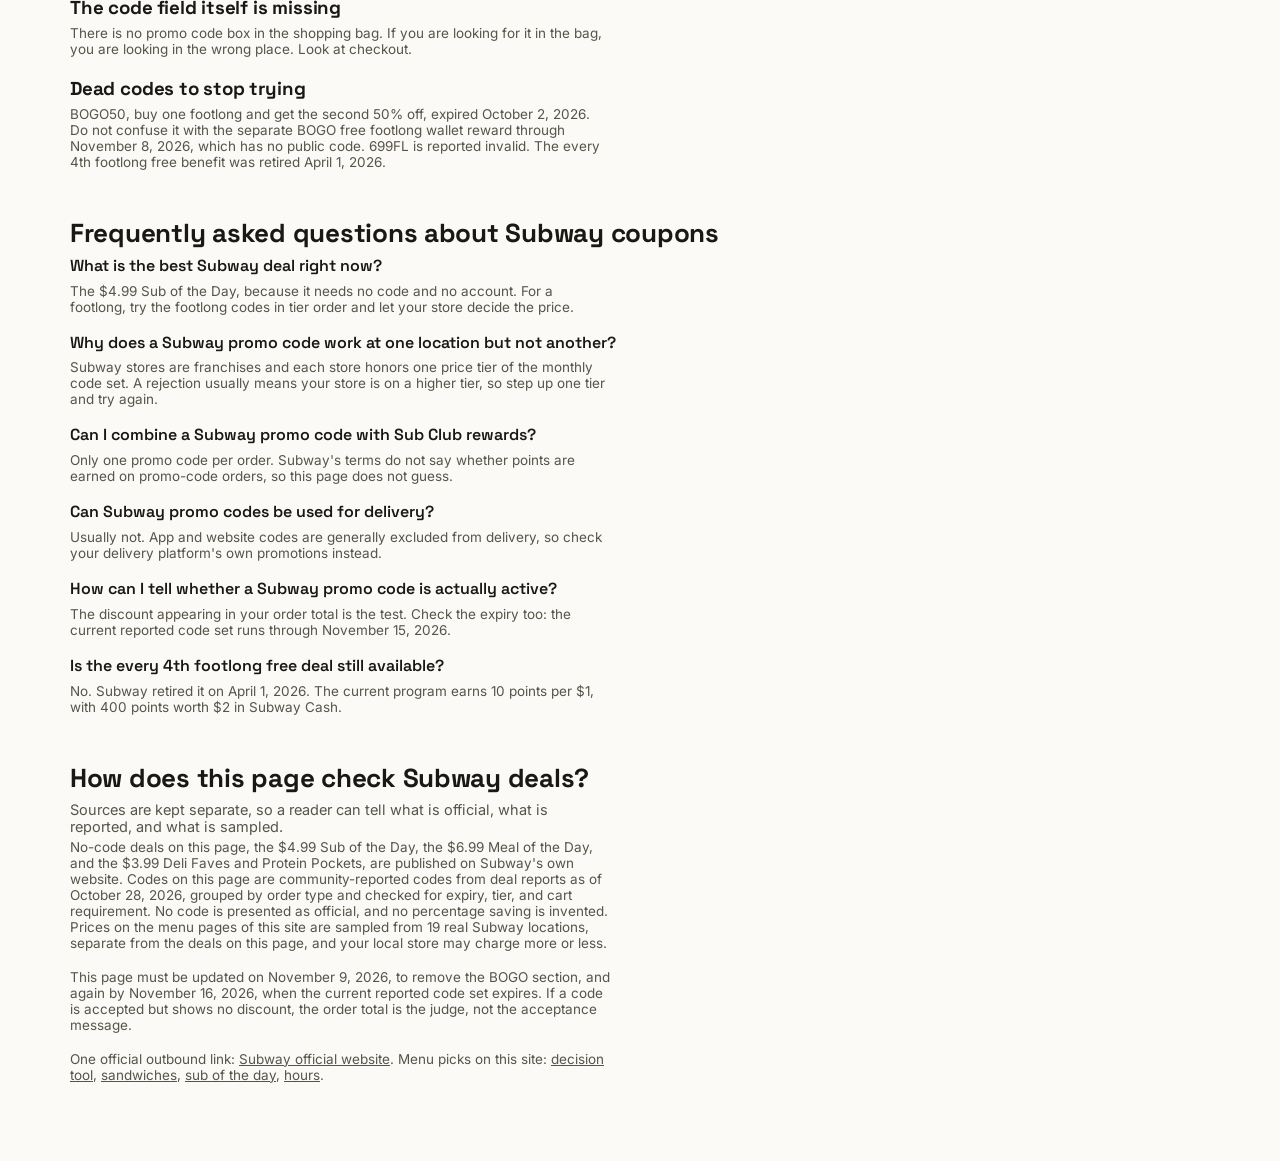
==== commit a8e970b3: "Interlink all built pages: standardized nav plus footer and coupons sub of day link" ====
--- a/coupons/index.html
+++ b/coupons/index.html
@@ -26,7 +26,9 @@
     <a href="../" class="brand"><span class="brand-dot"></span><span class="brand-mark">Subway Menu, Decided.</span></a>
     <nav class="top-nav">
       <a href="../sandwiches/">Sandwiches</a>
+      <a href="../sub-of-the-day/">Sub of the Day</a>
       <a href="../coupons/" class="current">Coupons</a>
+      <a href="../hours/">Hours</a>
     </nav>
     <div style="display:flex; align-items:center; gap:10px;">
       <button type="button" class="nav-toggle" aria-label="Open menu" aria-expanded="false">
@@ -37,7 +39,9 @@
   </div>
   <nav class="mobile-nav-panel">
     <a href="../sandwiches/">Sandwiches</a>
+    <a href="../sub-of-the-day/">Sub of the Day</a>
     <a href="../coupons/" class="current">Coupons</a>
+    <a href="../hours/">Hours</a>
   </nav>
 </header>
 
@@ -130,6 +134,7 @@
       <tr><td>Sunday</td><td>Spicy Italian</td></tr>
     </tbody>
   </table>
+  <p class="cat-hook">Full schedule with regular prices, saving per day and nutrition is on the <a href="../sub-of-the-day/">Sub of the Day</a> page.</p>
   <h3 style="margin:20px 0 10px;">Meal of the Day: $6.99</h3>
   <p class="cat-hook">That day's Sub of the Day as a 6-inch, plus chips or two cookies and a 20oz drink. Upgrading the sub to a footlong costs about $3 more. One per order, cannot be combined with other offers.</p>
   <h3 style="margin:20px 0 10px;">Deli Faves and Protein Pockets: $3.99</h3>
@@ -197,7 +202,7 @@
   </div>
   <p class="cat-hook">No-code deals on this page, the $4.99 Sub of the Day, the $6.99 Meal of the Day, and the $3.99 Deli Faves and Protein Pockets, are published on Subway's own website. Codes on this page are community-reported codes from deal reports as of October 28, 2026, grouped by order type and checked for expiry, tier, and cart requirement. No code is presented as official, and no percentage saving is invented. Prices on the menu pages of this site are sampled from 19 real Subway locations, separate from the deals on this page, and your local store may charge more or less.</p>
   <p class="cat-hook">This page must be updated on November 9, 2026, to remove the BOGO section, and again by November 16, 2026, when the current reported code set expires. If a code is accepted but shows no discount, the order total is the judge, not the acceptance message.</p>
-  <p class="cat-hook">One official outbound link: <a href="https://www.subway.com/">Subway official website</a>. Menu picks on this site: <a href="../tool/">decision tool</a>, <a href="../sandwiches/">sandwiches</a>.</p>
+  <p class="cat-hook">One official outbound link: <a href="https://www.subway.com/">Subway official website</a>. Menu picks on this site: <a href="../tool/">decision tool</a>, <a href="../sandwiches/">sandwiches</a>, <a href="../sub-of-the-day/">sub of the day</a>, <a href="../hours/">hours</a>.</p>
 
   <div class="footer-space"></div>
 </div>
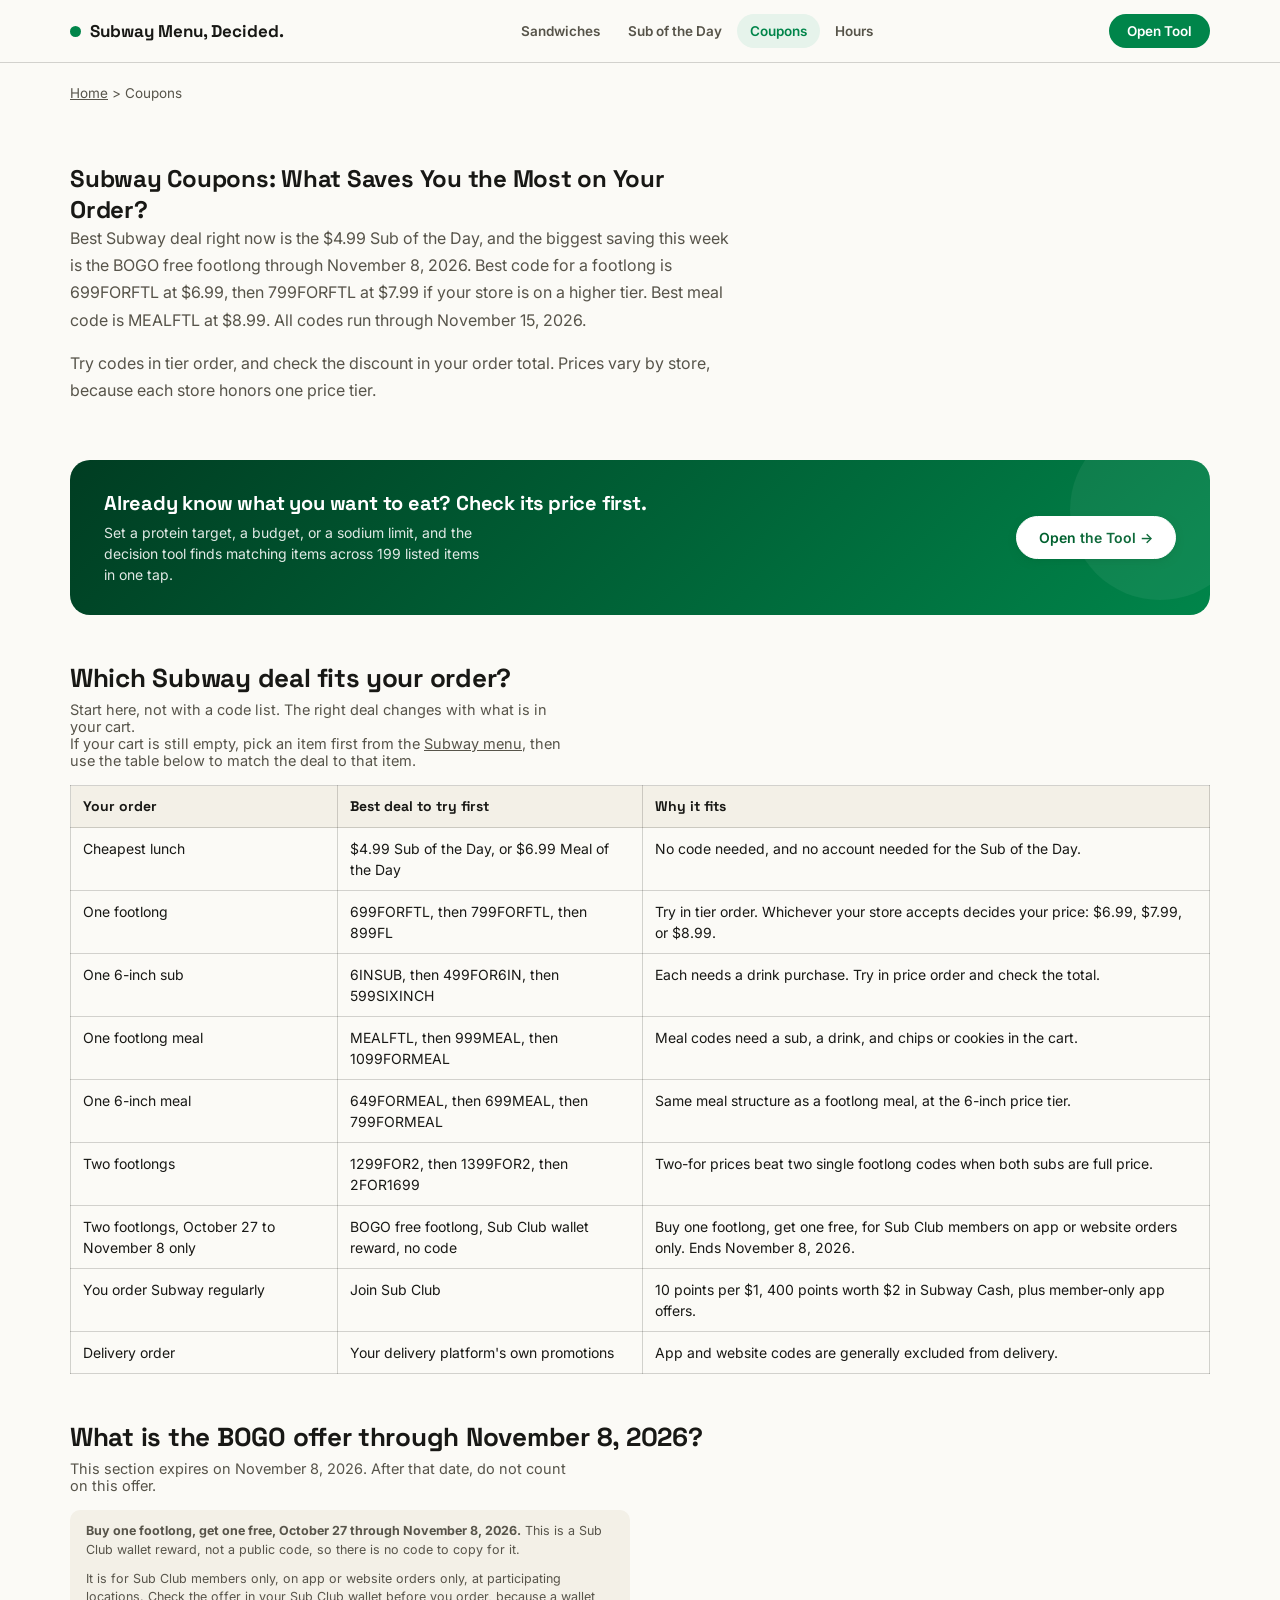
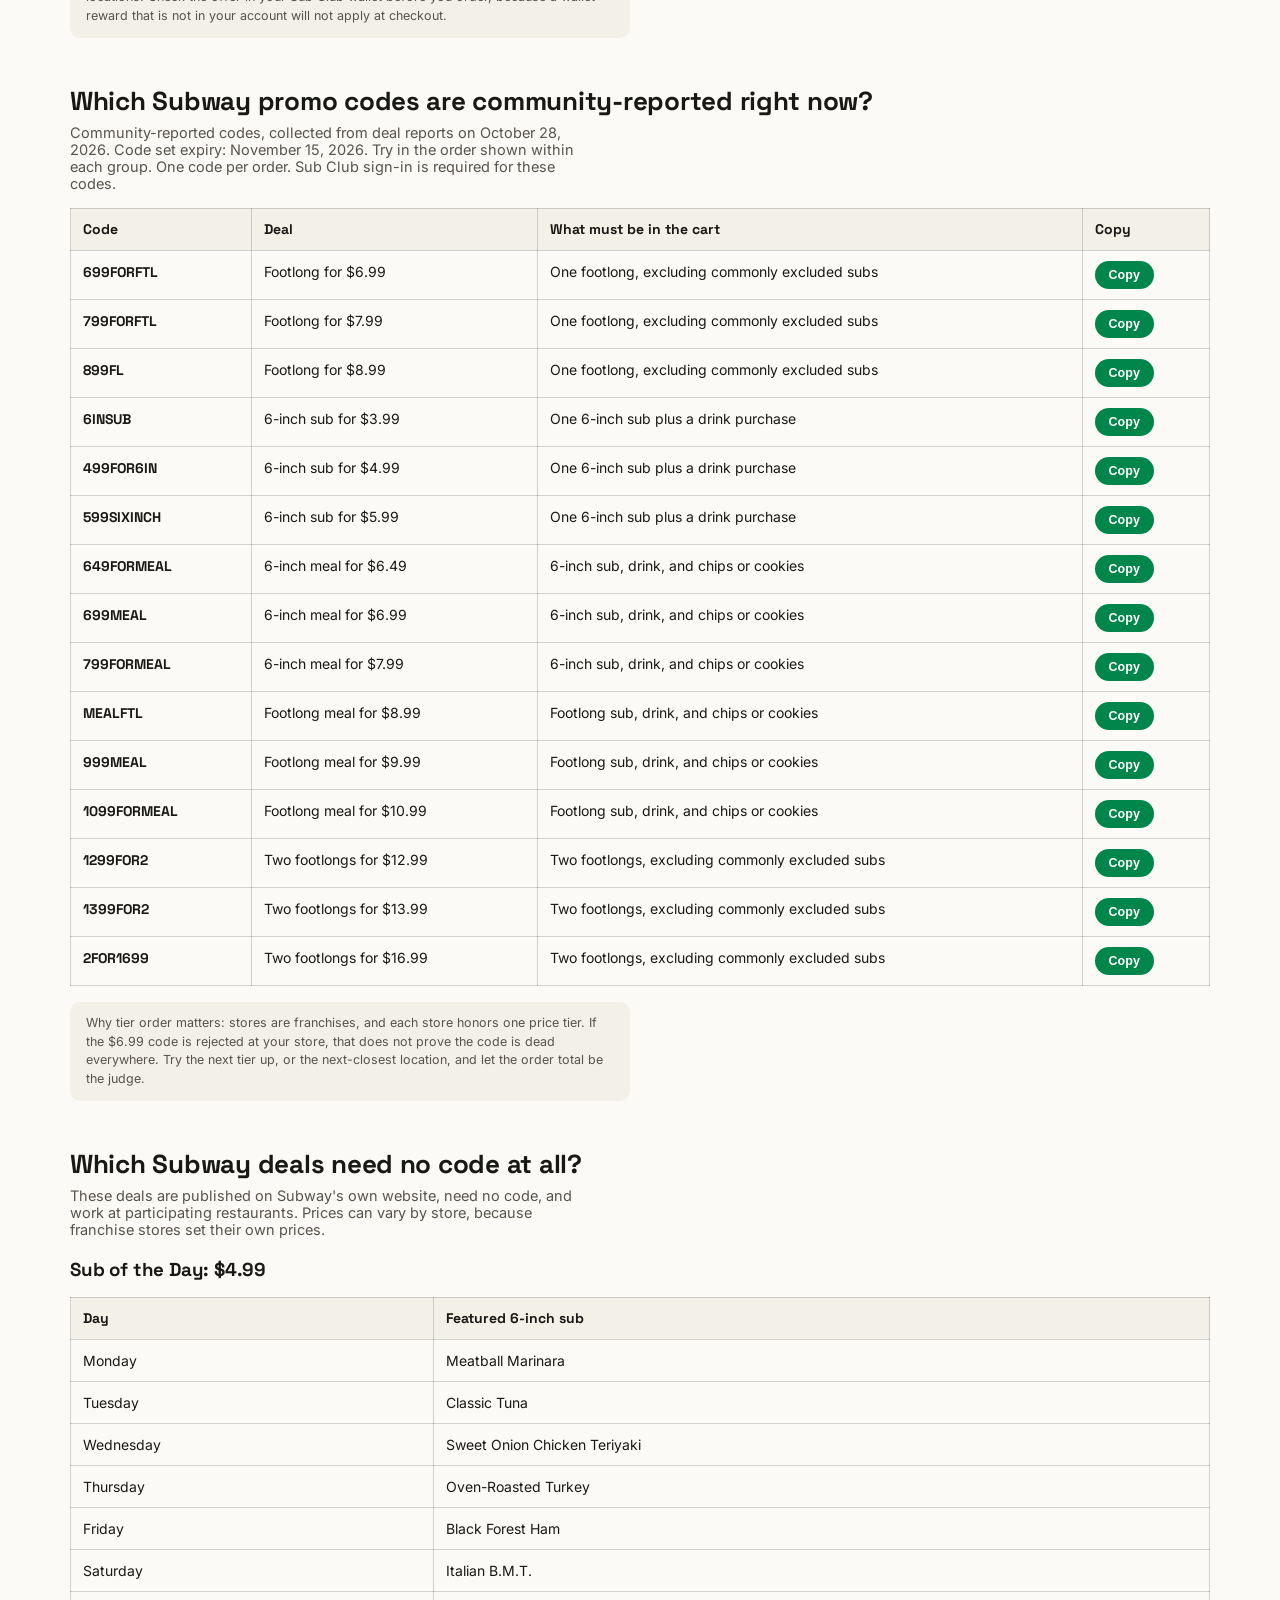
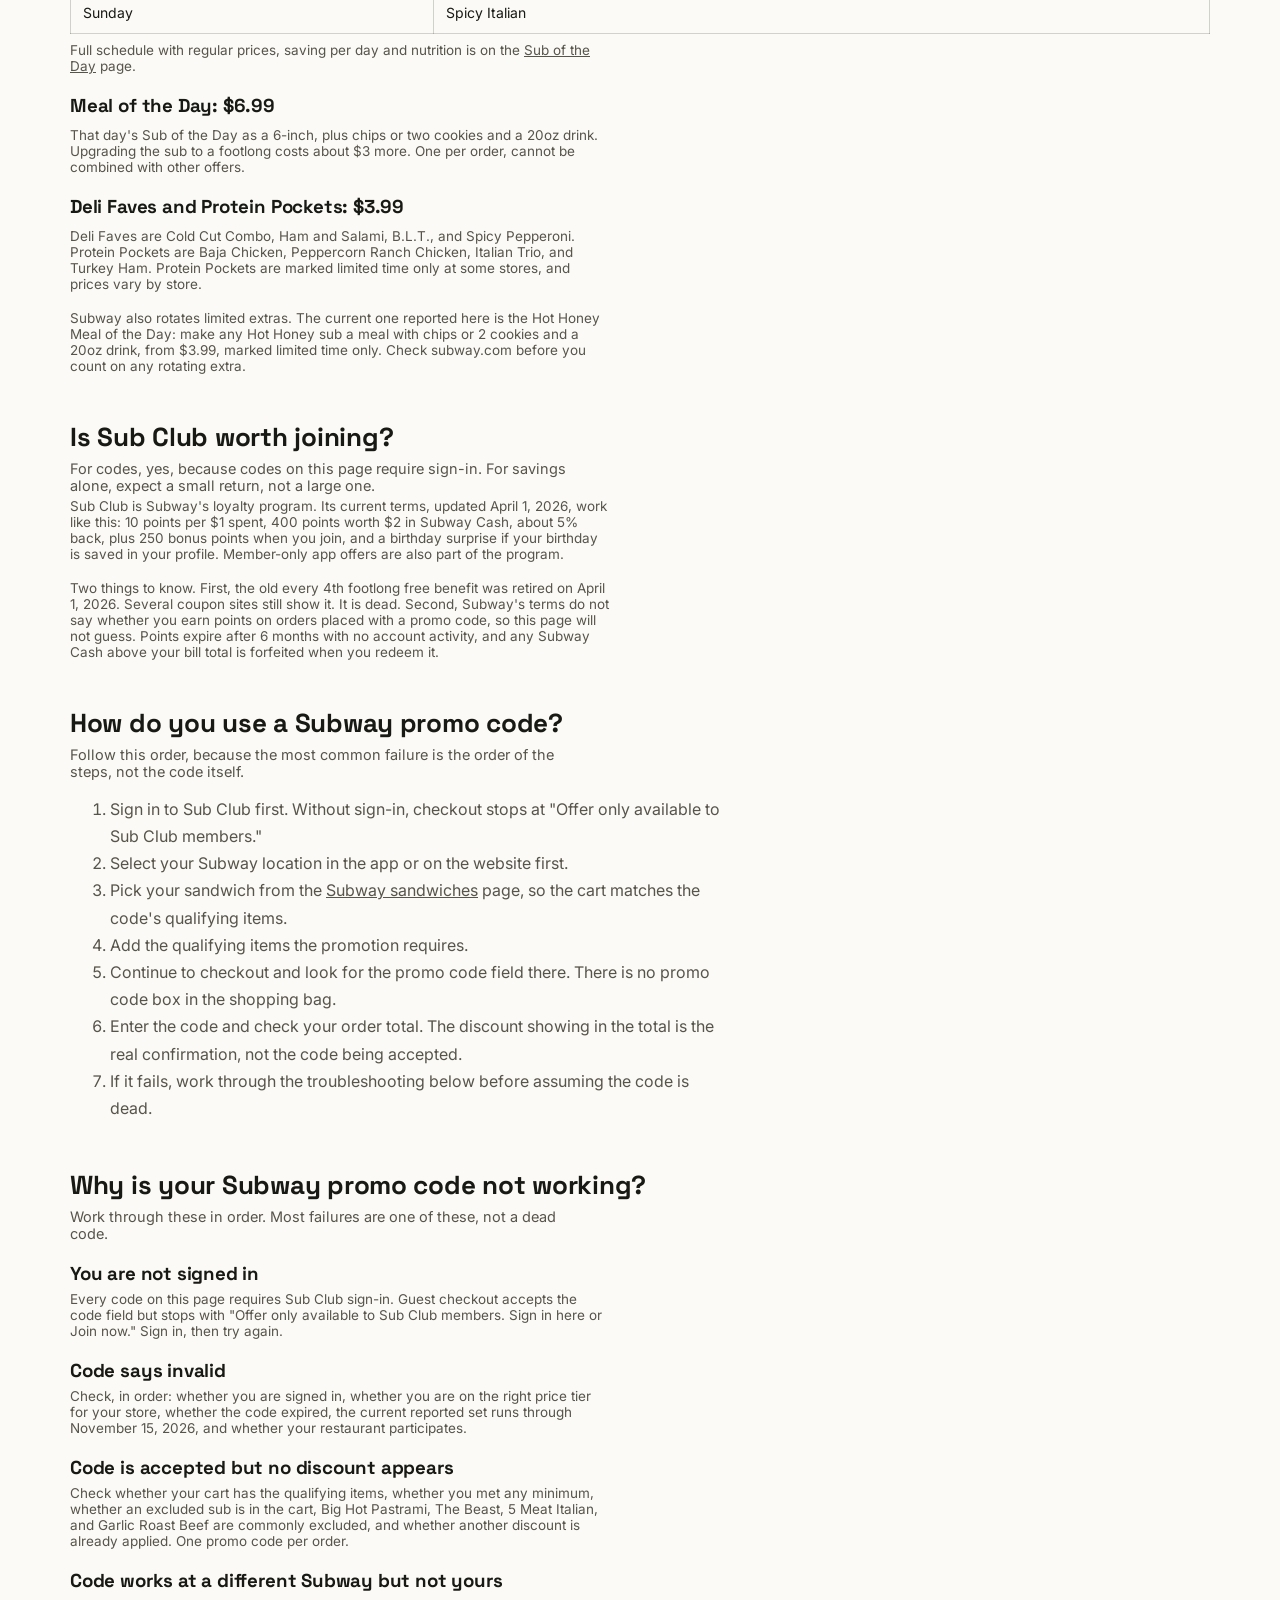
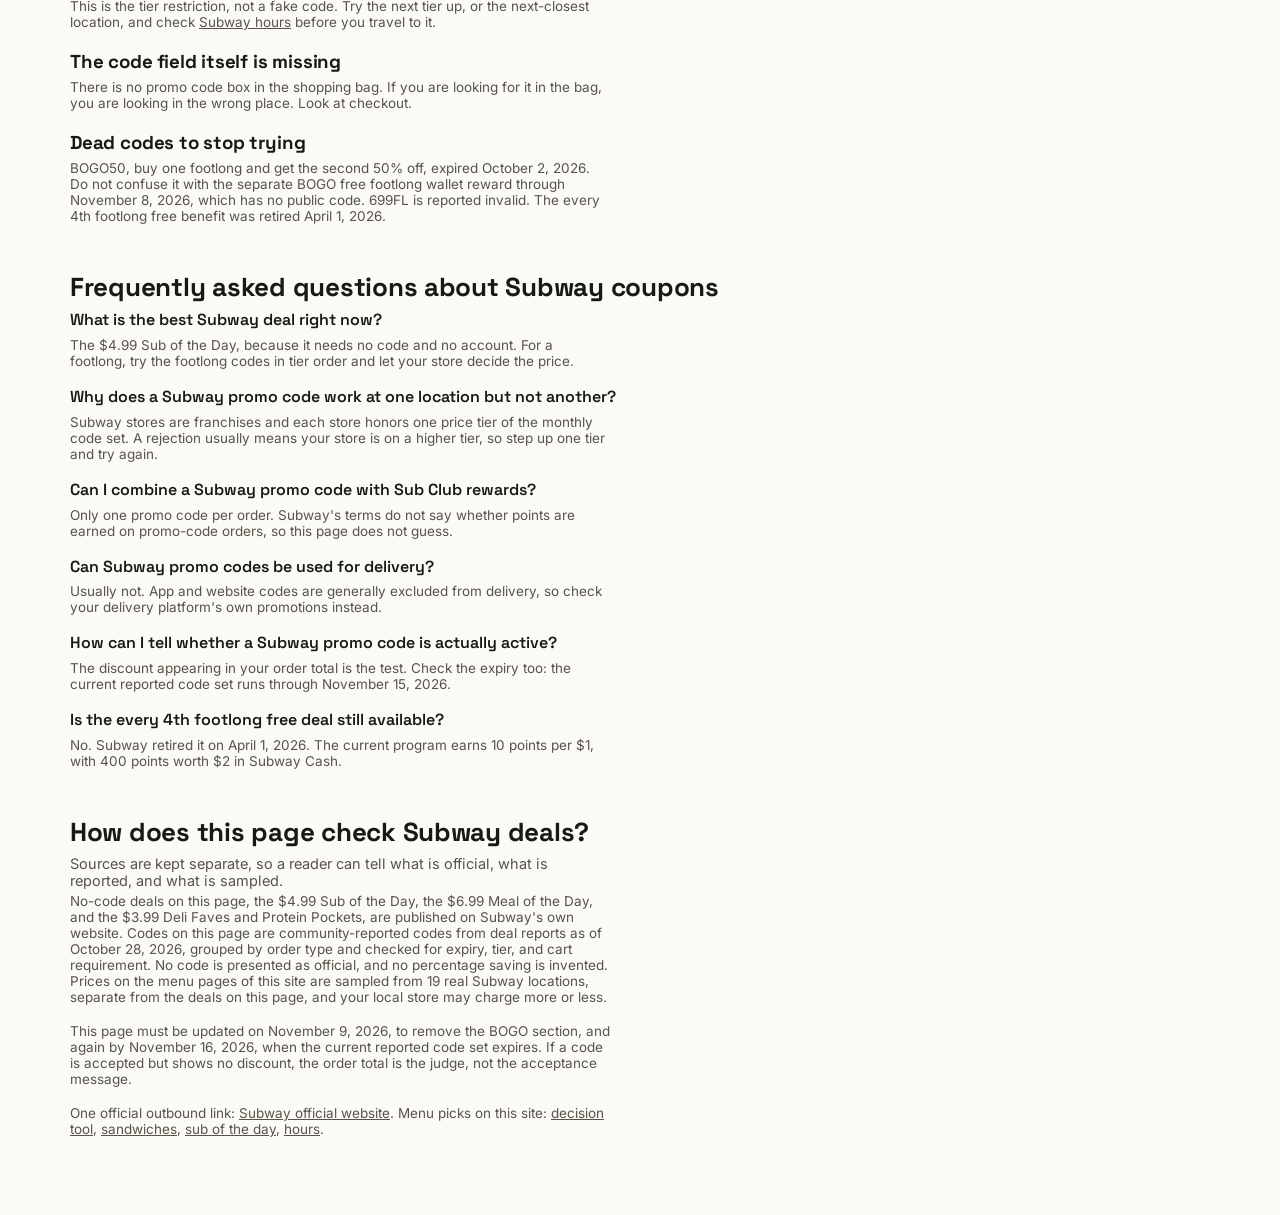
==== commit ab223f96: "Add natural in-content interlinks between all built pages" ====
--- a/coupons/index.html
+++ b/coupons/index.html
@@ -155,6 +155,7 @@
   <ol style="line-height:1.7; color:var(--ink-dim); max-width:66ch;">
     <li>Sign in to Sub Club first. Without sign-in, checkout stops at "Offer only available to Sub Club members."</li>
     <li>Select your Subway location in the app or on the website first.</li>
+    <li>Pick your sandwich from the <a href="../sandwiches/">Subway sandwiches</a> page, so the cart matches the code's qualifying items.</li>
     <li>Add the qualifying items the promotion requires.</li>
     <li>Continue to checkout and look for the promo code field there. There is no promo code box in the shopping bag.</li>
     <li>Enter the code and check your order total. The discount showing in the total is the real confirmation, not the code being accepted.</li>
@@ -172,7 +173,7 @@
   <h3 style="margin:20px 0 6px;">Code is accepted but no discount appears</h3>
   <p class="cat-hook">Check whether your cart has the qualifying items, whether you met any minimum, whether an excluded sub is in the cart, Big Hot Pastrami, The Beast, 5 Meat Italian, and Garlic Roast Beef are commonly excluded, and whether another discount is already applied. One promo code per order.</p>
   <h3 style="margin:20px 0 6px;">Code works at a different Subway but not yours</h3>
-  <p class="cat-hook">This is the tier restriction, not a fake code. Try the next tier up, or the next-closest location.</p>
+  <p class="cat-hook">This is the tier restriction, not a fake code. Try the next tier up, or the next-closest location, and check <a href="../hours/">Subway hours</a> before you travel to it.</p>
   <h3 style="margin:20px 0 6px;">The code field itself is missing</h3>
   <p class="cat-hook">There is no promo code box in the shopping bag. If you are looking for it in the bag, you are looking in the wrong place. Look at checkout.</p>
   <h3 style="margin:20px 0 6px;">Dead codes to stop trying</h3>
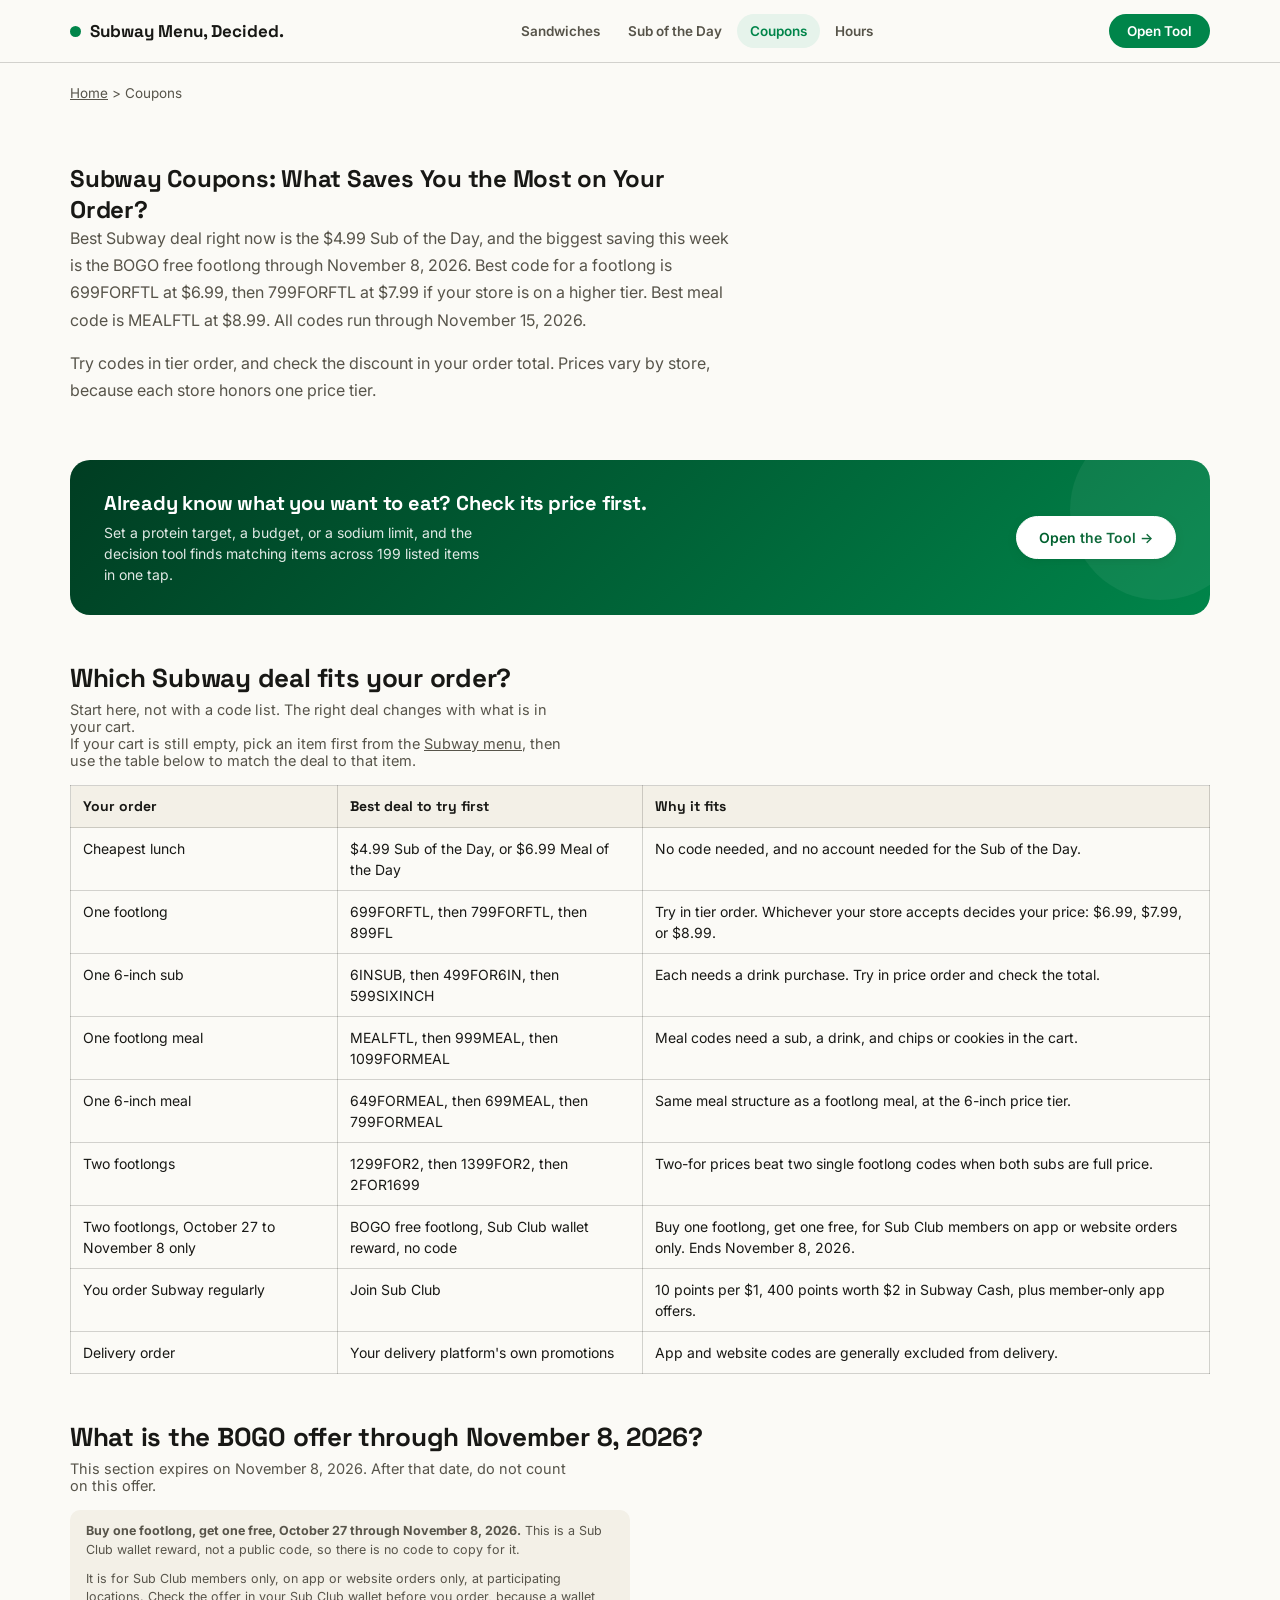
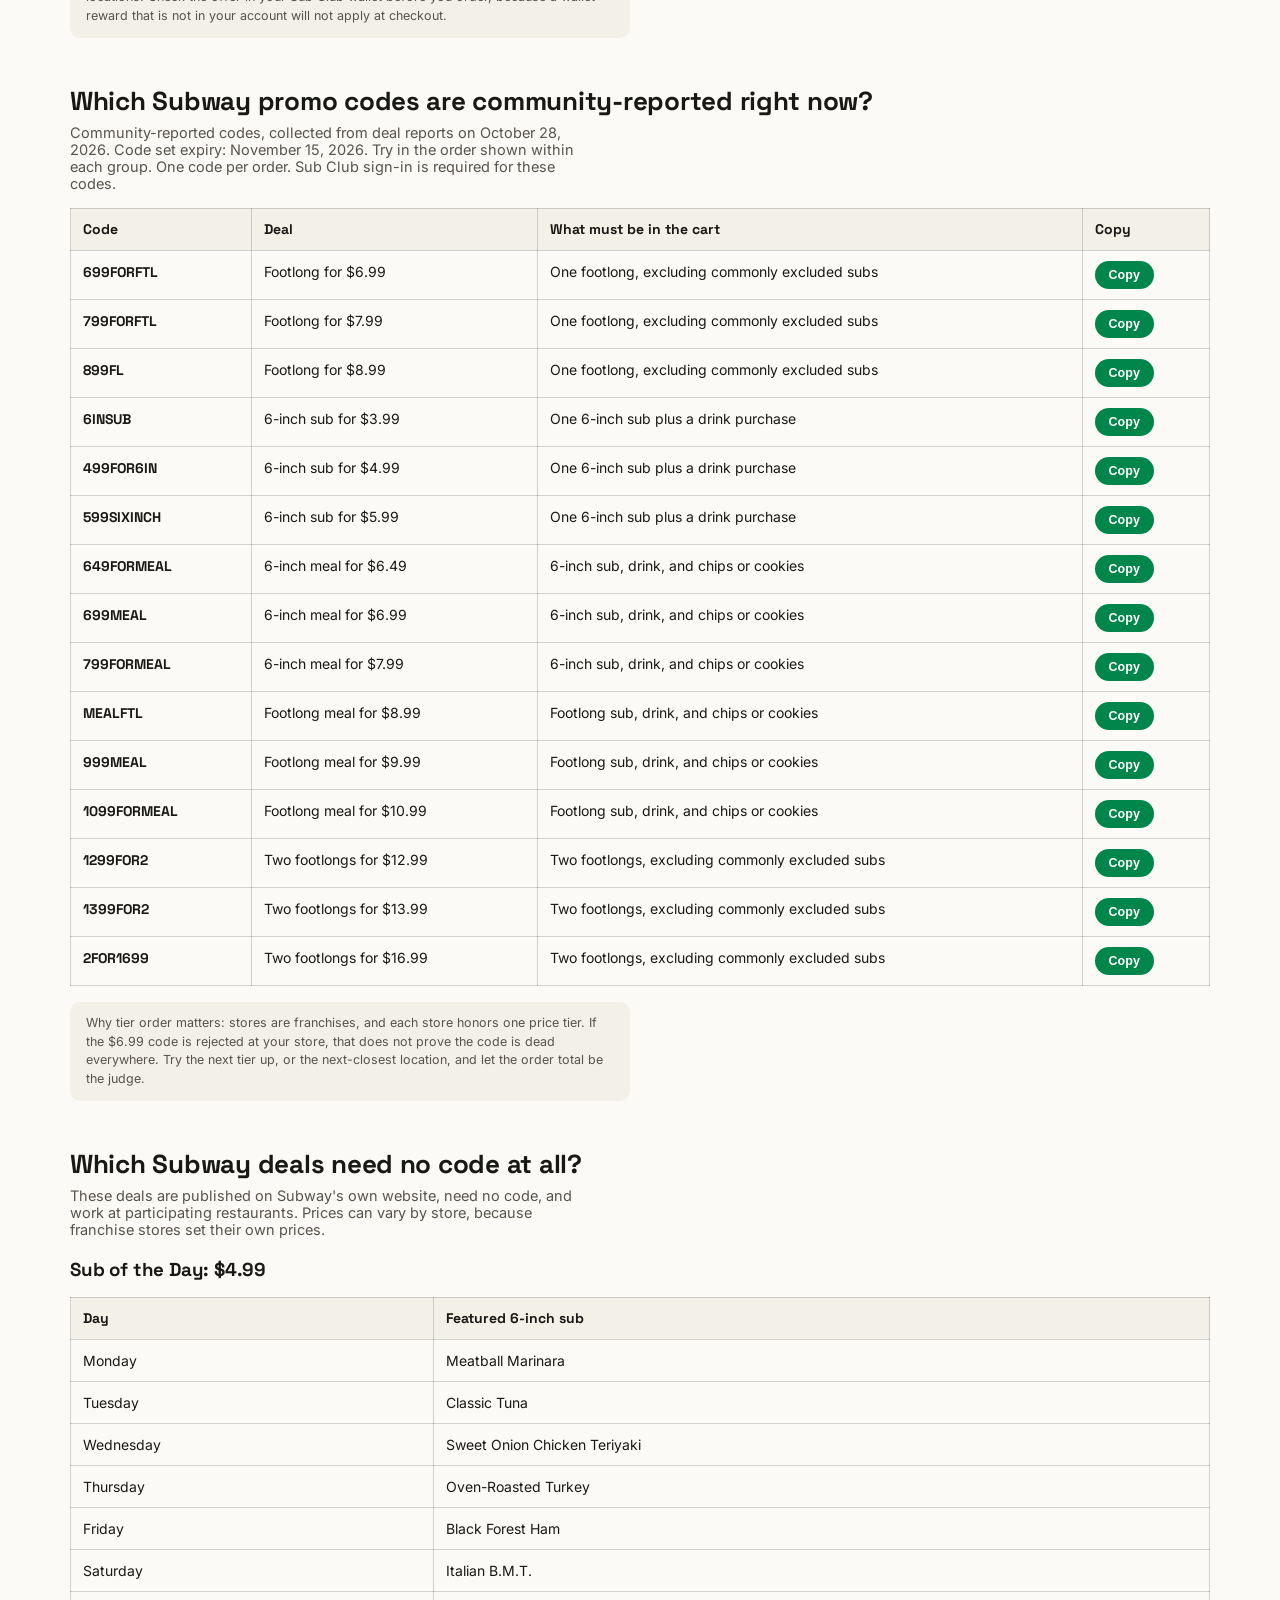
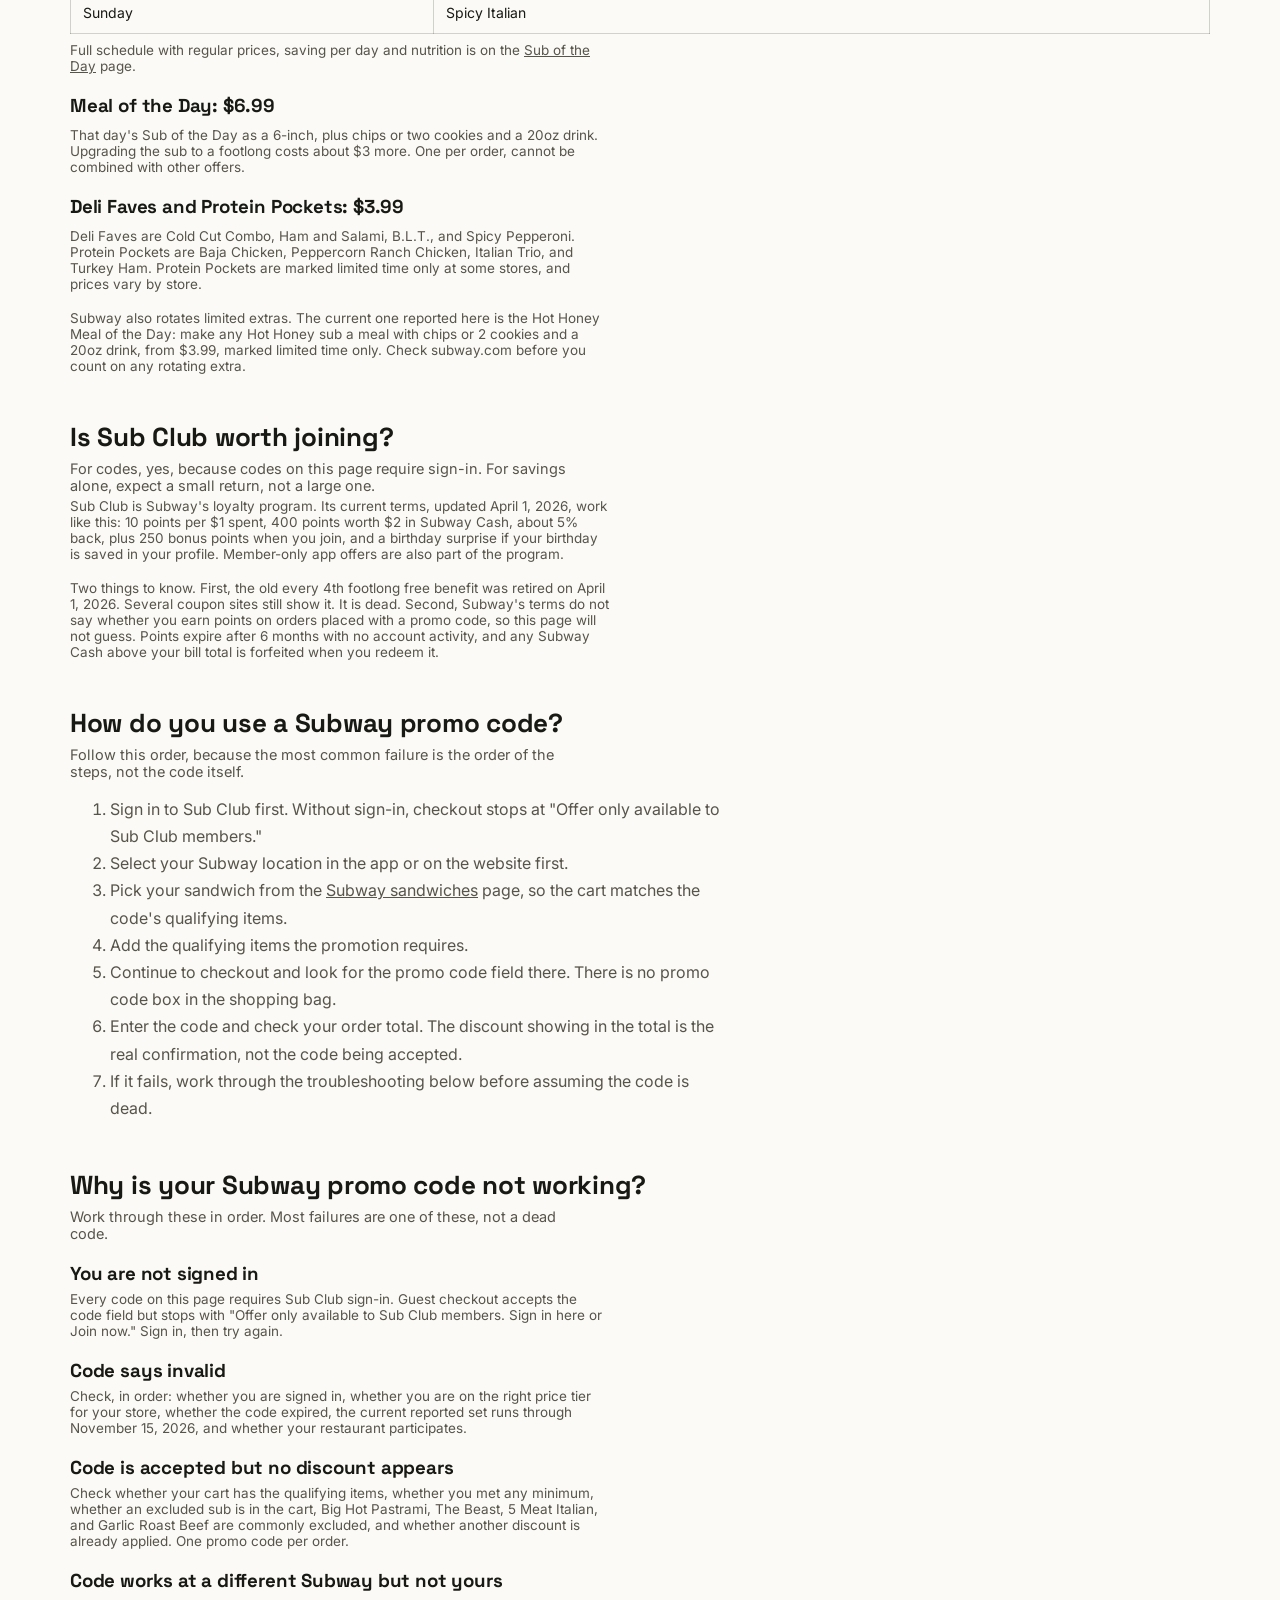
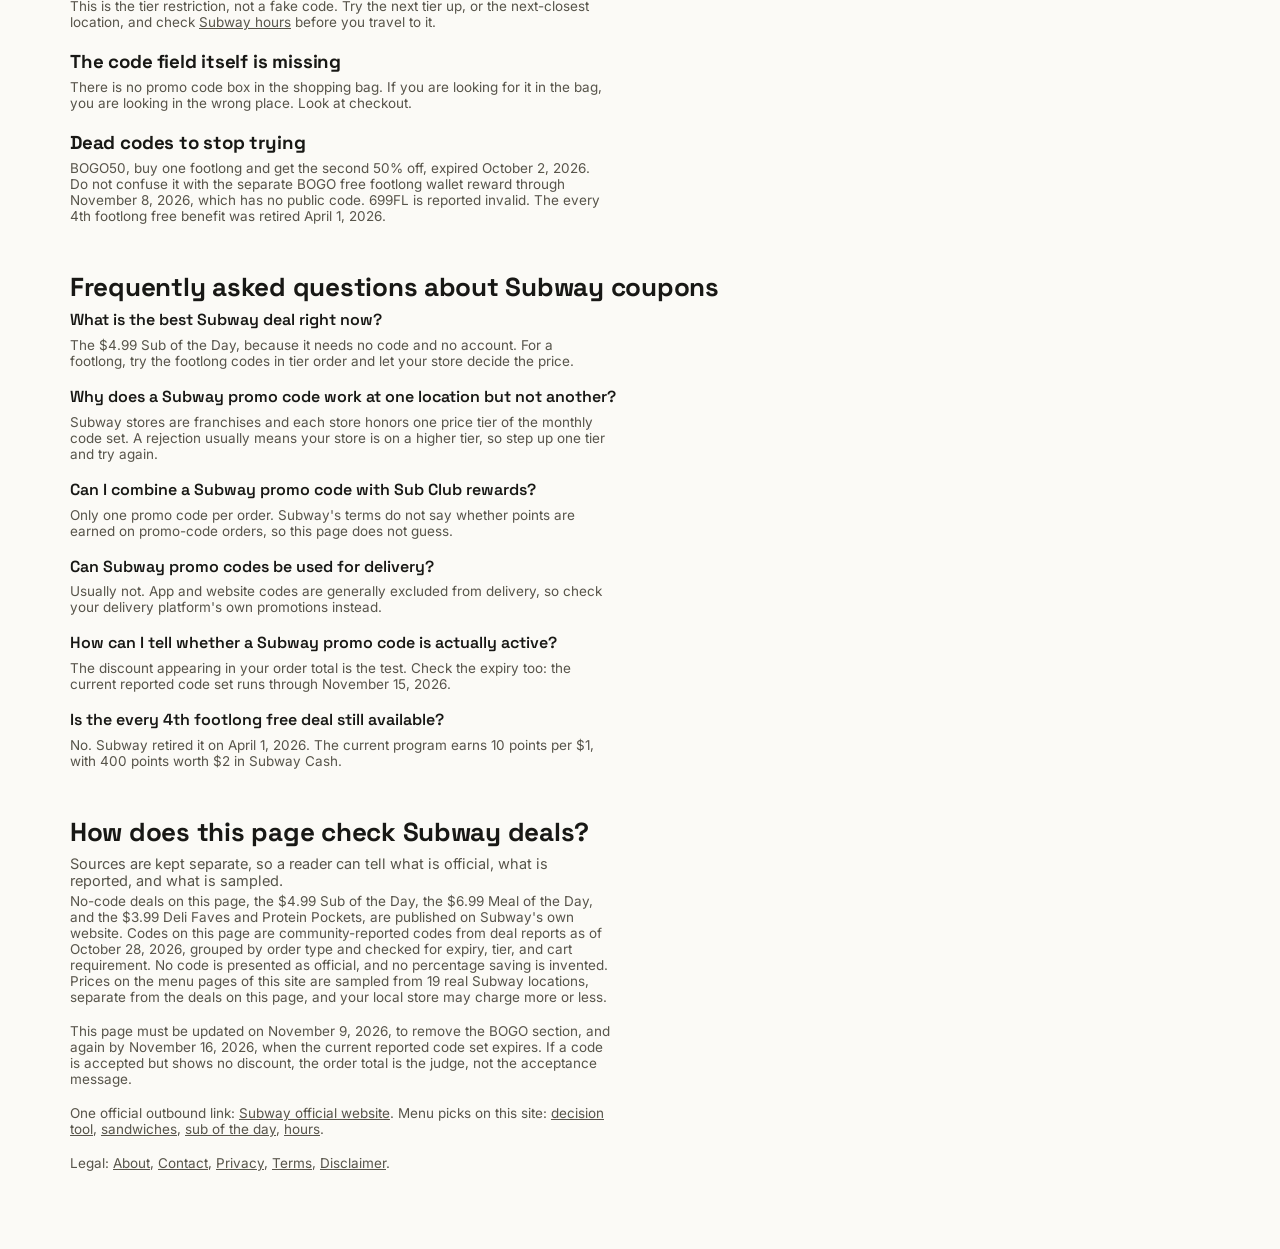
==== commit 5e0c8b25: "Add legal pages about contact privacy terms disclaimer with footer links" ====
--- a/coupons/index.html
+++ b/coupons/index.html
@@ -205,6 +205,8 @@
   <p class="cat-hook">This page must be updated on November 9, 2026, to remove the BOGO section, and again by November 16, 2026, when the current reported code set expires. If a code is accepted but shows no discount, the order total is the judge, not the acceptance message.</p>
   <p class="cat-hook">One official outbound link: <a href="https://www.subway.com/">Subway official website</a>. Menu picks on this site: <a href="../tool/">decision tool</a>, <a href="../sandwiches/">sandwiches</a>, <a href="../sub-of-the-day/">sub of the day</a>, <a href="../hours/">hours</a>.</p>
 
+  <p class="cat-hook">Legal: <a href="../about/">About</a>, <a href="../contact/">Contact</a>, <a href="../privacy/">Privacy</a>, <a href="../terms/">Terms</a>, <a href="../disclaimer/">Disclaimer</a>.</p>
+
   <div class="footer-space"></div>
 </div>
 <script src="../js/script.js" defer></script>
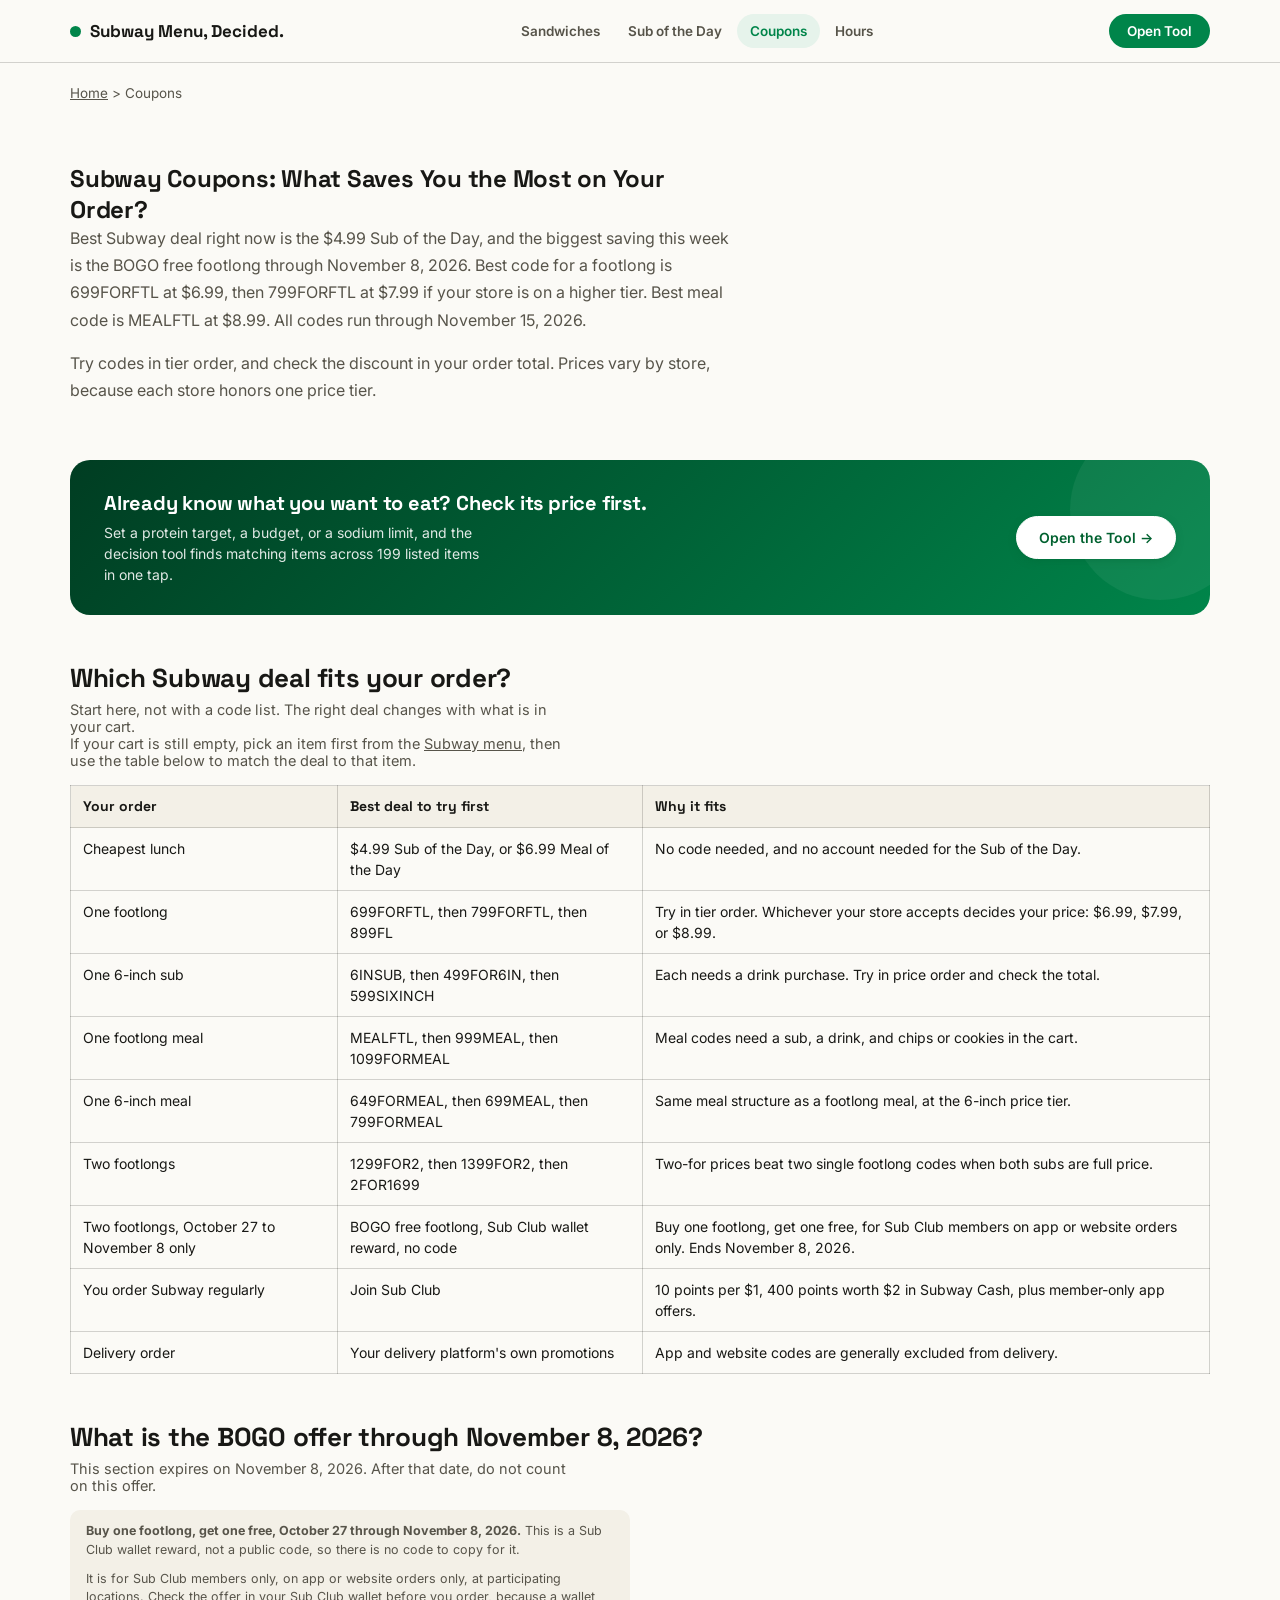
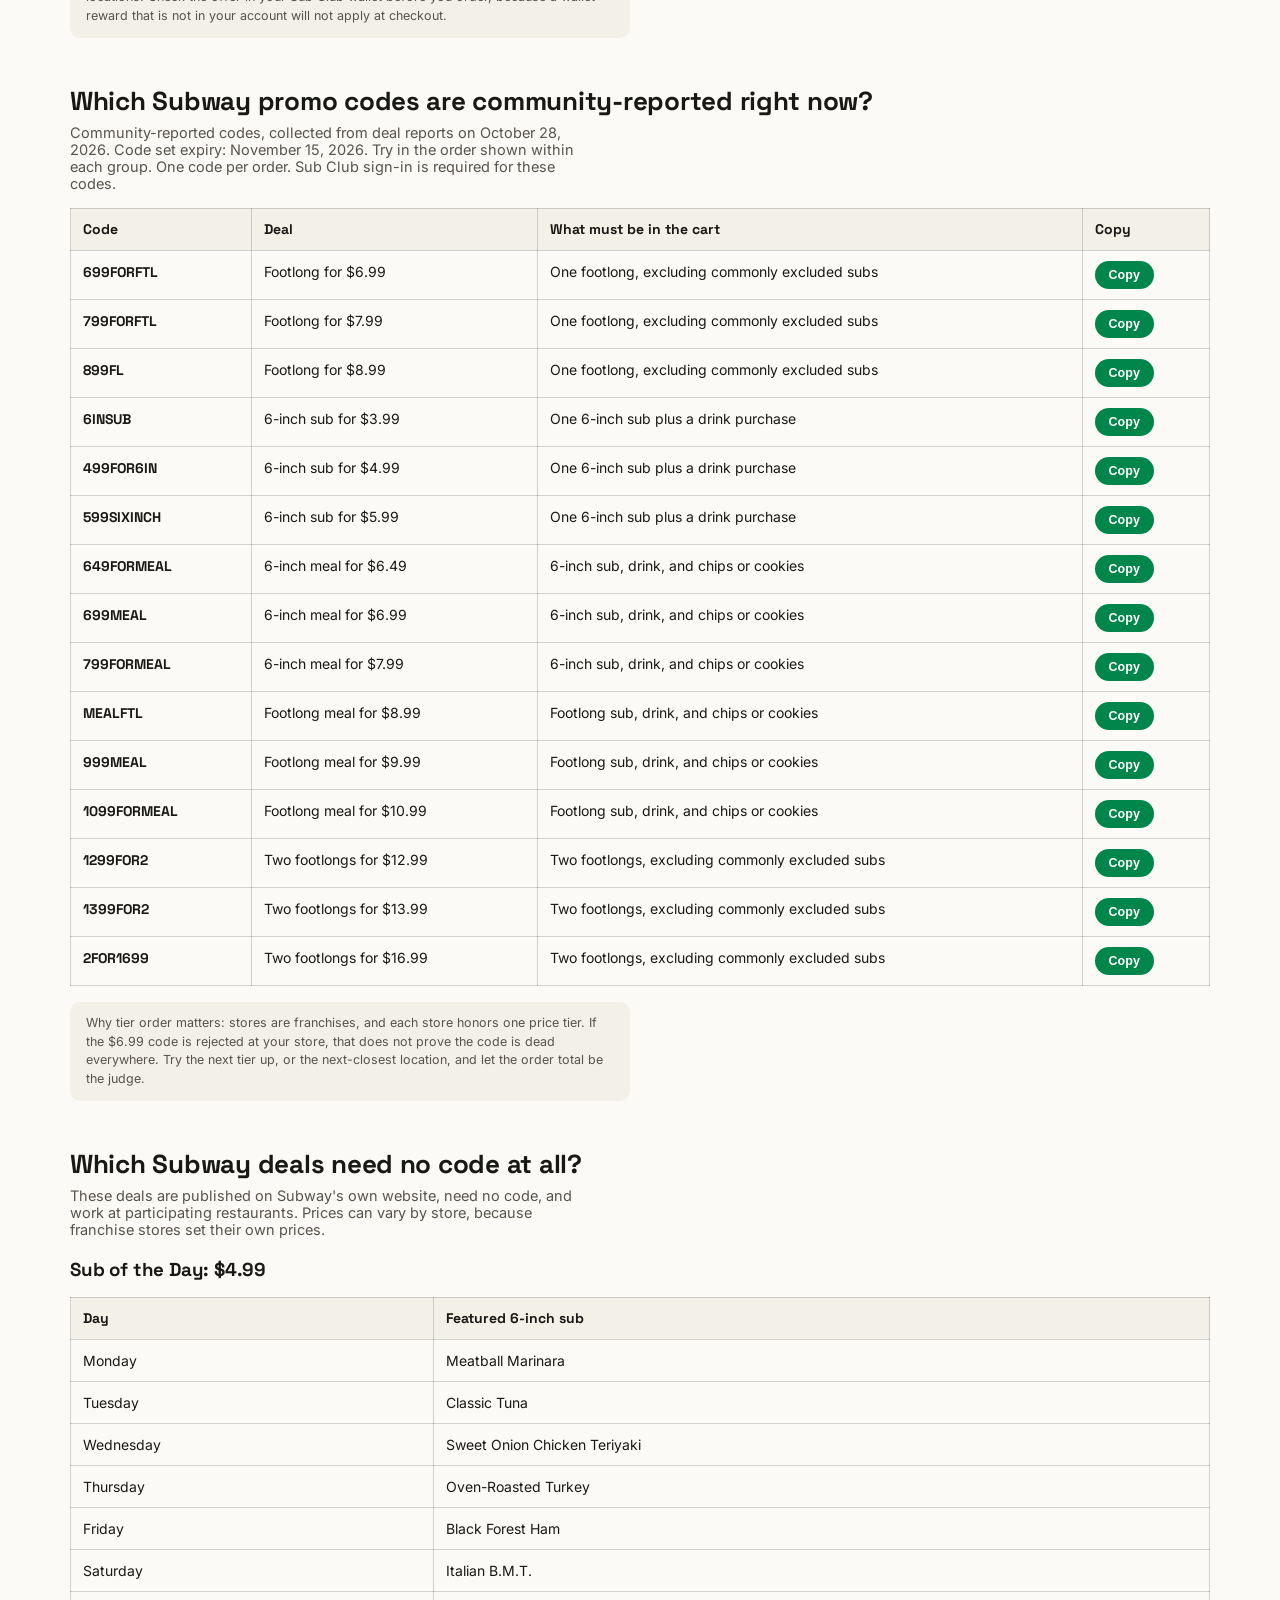
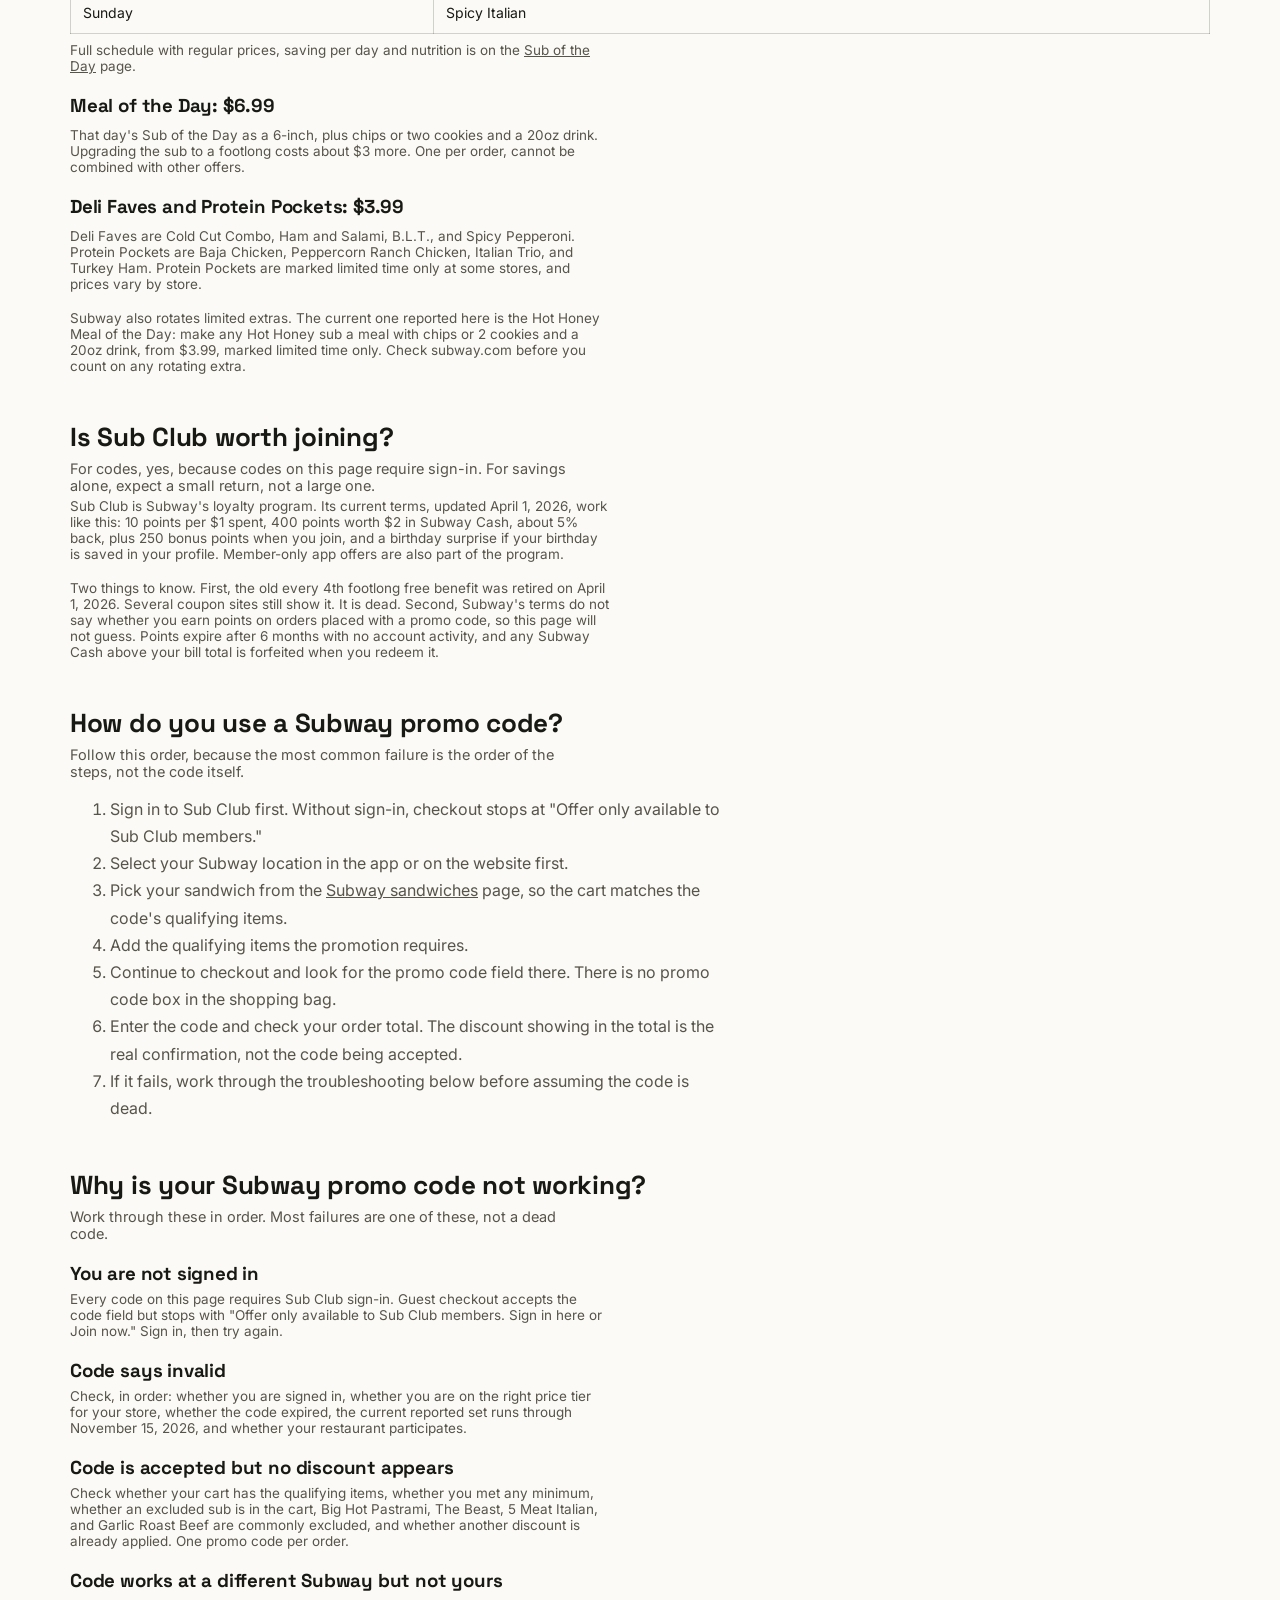
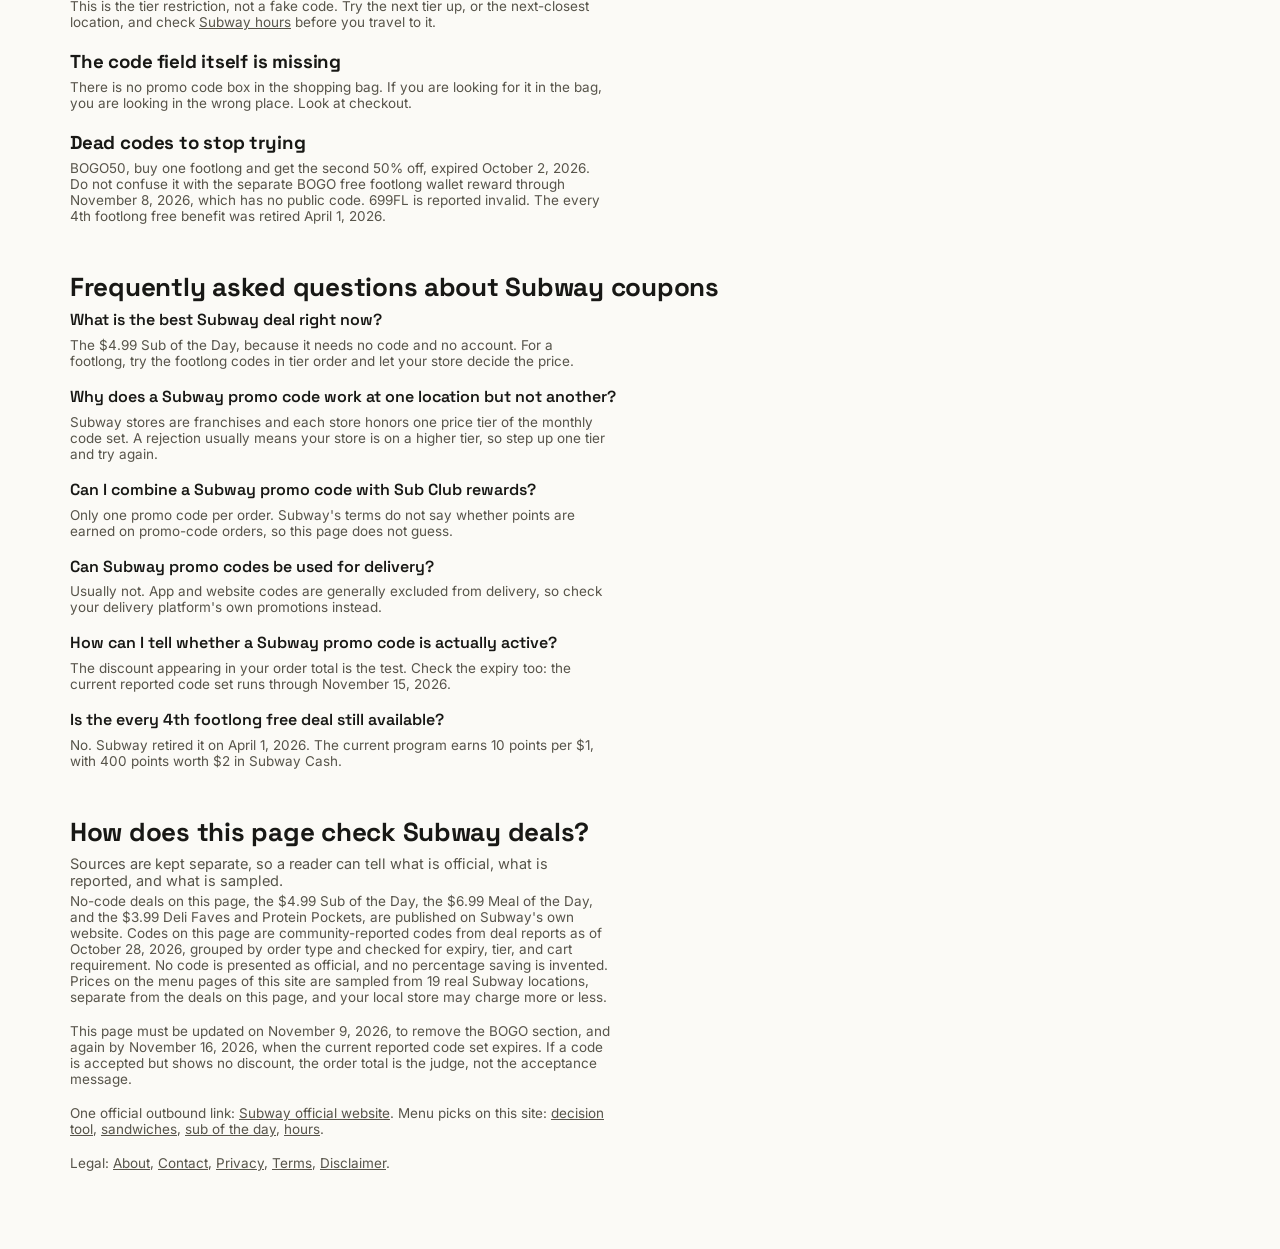
==== commit 45c1a6c6: "Make titles descriptions and homepage H1 keyword rich with October 2026" ====
--- a/coupons/index.html
+++ b/coupons/index.html
@@ -3,11 +3,11 @@
 <head>
 <meta charset="UTF-8">
 <meta name="viewport" content="width=device-width, initial-scale=1.0, viewport-fit=cover">
-<title>Subway Coupons and Deals: Cheapest Way to Order, by Order Type</title>
+<title>Subway Coupons and Promo Codes October 2026: Cheapest Way to Order, by Order Type</title>
 <link rel="preconnect" href="https://fonts.googleapis.com">
 <link rel="preconnect" href="https://fonts.gstatic.com" crossorigin>
 <link href="https://fonts.googleapis.com/css2?family=Space+Grotesk:wght@500;600;700&family=Inter:wght@400;500;600;700&display=swap" rel="stylesheet">
-<meta name="description" content="Subway coupons: $4.99 Sub of the Day, BOGO free footlong through November 8, 2026, and 15 community-reported codes through November 15, 2026. Match the deal to your order first.">
+<meta name="description" content="Subway coupons and promo codes, October 2026, 15 community-reported codes through November 15, BOGO free footlong through November 8, $4.99 Sub of the Day, match the deal to your order.">
 <link rel="stylesheet" href="../css/style.css">
 <script type="application/ld+json">
 {"@context":"https://schema.org","@type":"FAQPage","mainEntity":[
--- a/css/style.css
+++ b/css/style.css
@@ -139,10 +139,10 @@
   display:flex; flex-direction:column; gap:14px; position:relative; overflow:hidden;
 }
 @media(min-width:640px){.tool-card{flex-direction:row; align-items:center; justify-content:space-between; padding:30px 34px;}}
-.tool-card::after{content:''; position:absolute; right:-40px; top:-40px; width:180px; height:180px; border-radius:50%; background:rgba(255,255,255,0.06);}
+.tool-card::after{content:''; position:absolute; right:-40px; top:-40px; width:180px; height:180px; border-radius:50%; background:rgba(255,255,255,0.06); pointer-events:none;}
 .tool-card-text h3{font-size:20px; margin-bottom:6px; position:relative;}
 .tool-card-text p{font-size:14px; line-height:1.5; opacity:0.88; max-width:42ch; margin:0; position:relative;}
-.tool-card .btn-primary{background:#fff; color:var(--green-dim); border-color:#fff; flex-shrink:0; position:relative;}
+.tool-card .btn-primary{background:#fff; color:var(--green-dim); border-color:#fff; flex-shrink:0; position:relative; z-index:1;}
 .tool-card .btn-primary:hover{background:var(--paper-2);}
 
 /* ============ SECTION HEADERS ============ */
